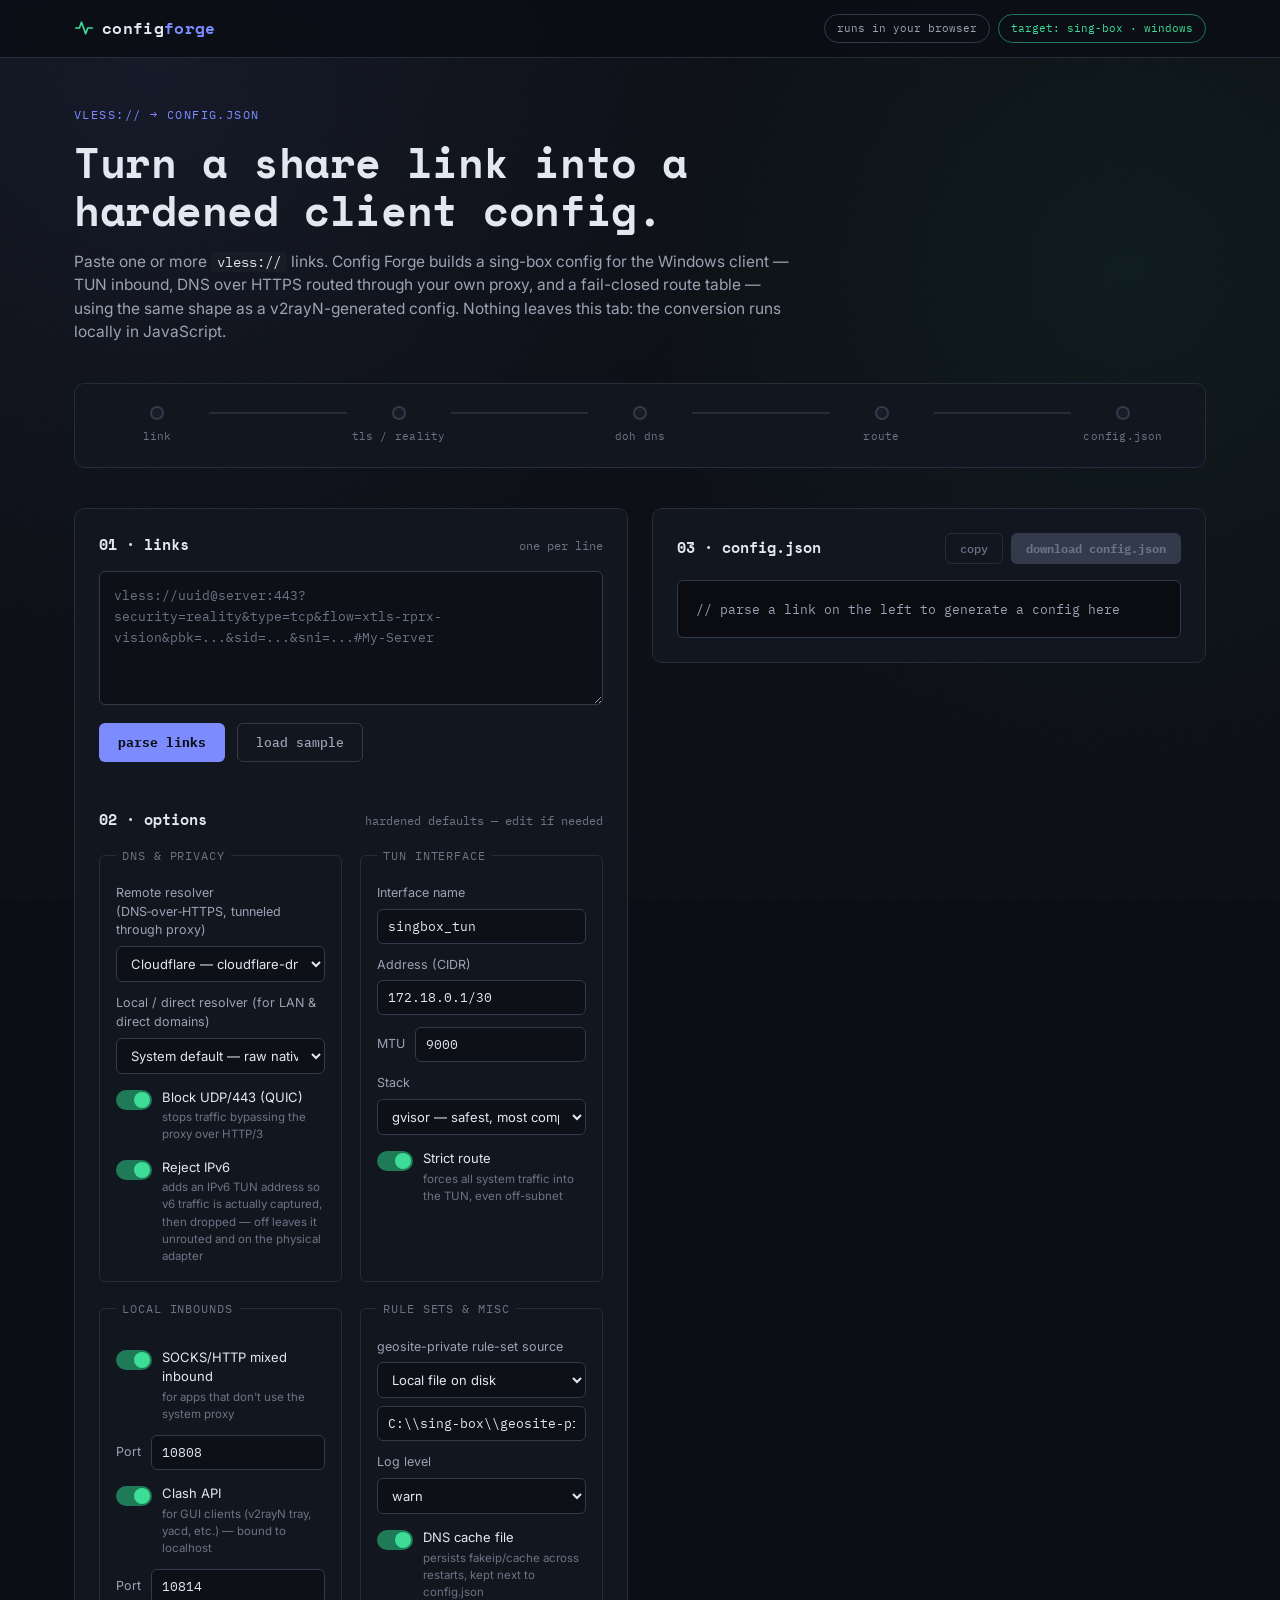
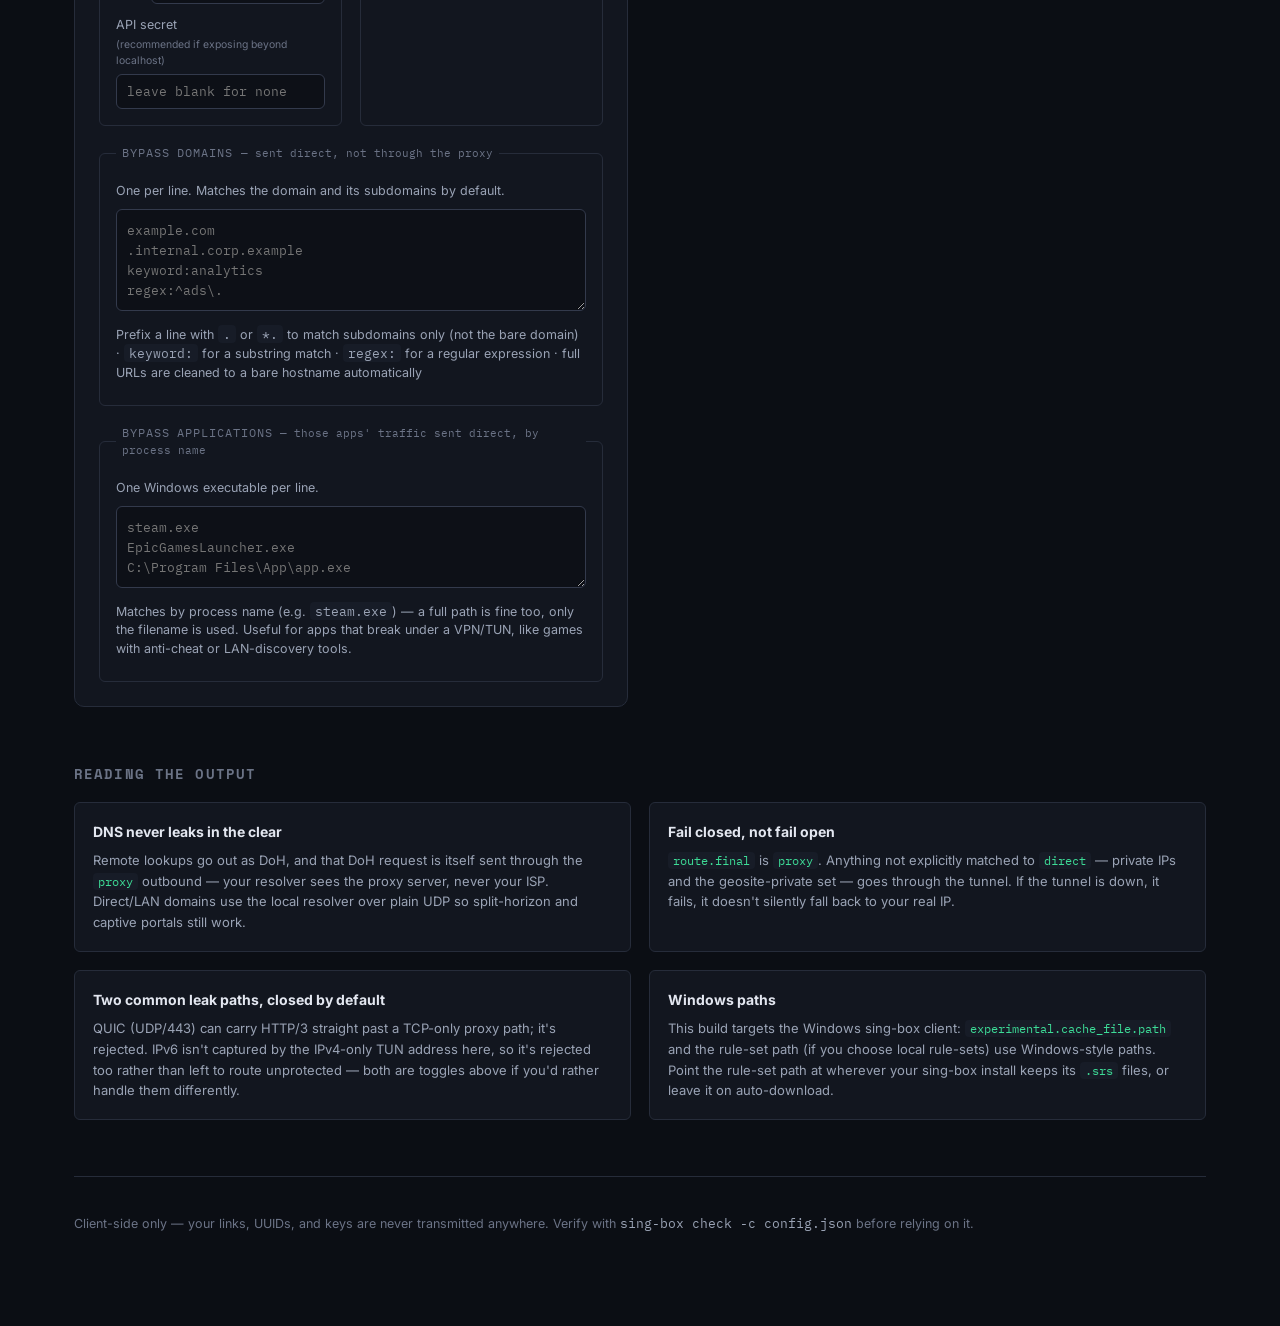
==== index.html @ 2f0ab73c "Add files via upload" ====
<!DOCTYPE html>
<html lang="en">
<head>
<meta charset="UTF-8">
<meta name="viewport" content="width=device-width, initial-scale=1.0">
<title>vless → sing-box · config forge</title>
<meta name="description" content="Convert vless:// links into hardened sing-box client configs for Windows. Runs entirely in your browser — nothing is uploaded.">
<link rel="icon" href="data:image/svg+xml,<svg xmlns=%22http://www.w3.org/2000/svg%22 viewBox=%220 0 24 24%22><rect width=%2224%22 height=%2224%22 rx=%225%22 fill=%22%230b0e14%22/><path d=%22M4 12h4l2-6 4 12 2-6h4%22 stroke=%22%233ddc97%22 stroke-width=%222%22 fill=%22none%22 stroke-linecap=%22round%22 stroke-linejoin=%22round%22/></svg>">
<link rel="preconnect" href="https://fonts.googleapis.com">
<link rel="preconnect" href="https://fonts.gstatic.com" crossorigin>
<link href="https://fonts.googleapis.com/css2?family=Space+Mono:wght@400;700&family=Inter:wght@400;500;600;700&family=IBM+Plex+Mono:wght@400;500;600&display=swap" rel="stylesheet">
<link rel="stylesheet" href="style.css">
</head>
<body>

<div class="noise" aria-hidden="true"></div>

<header class="top">
  <div class="top-inner">
    <div class="brand">
      <span class="brand-mark" aria-hidden="true">
        <svg viewBox="0 0 24 24" width="20" height="20"><path d="M2 12h4.5l2.5-7 5 14 2.5-7H22" fill="none" stroke="currentColor" stroke-width="2" stroke-linecap="round" stroke-linejoin="round"/></svg>
      </span>
      <span class="brand-text">config<span class="brand-accent">forge</span></span>
    </div>
    <div class="top-meta">
      <span class="pill">runs in your browser</span>
      <span class="pill pill-target">target: sing-box · windows</span>
    </div>
  </div>
</header>

<main class="shell">

  <section class="intro">
    <p class="eyebrow">vless:// → config.json</p>
    <h1>Turn a share link into a hardened client config.</h1>
    <p class="lede">Paste one or more <code>vless://</code> links. Config Forge builds a sing-box config for the Windows client — TUN inbound, DNS over HTTPS routed through your own proxy, and a fail-closed route table — using the same shape as a v2rayN-generated config. Nothing leaves this tab: the conversion runs locally in JavaScript.</p>
  </section>

  <!-- SIGNAL PATH — signature element -->
  <section class="signal-path" id="signalPath" aria-label="Connection path status">
    <div class="path-track">
      <div class="path-node" data-node="link" data-state="idle">
        <span class="node-dot"></span>
        <span class="node-label">link</span>
      </div>
      <div class="path-wire" data-wire="1"><span class="wire-pulse"></span></div>
      <div class="path-node" data-node="tls" data-state="idle">
        <span class="node-dot"></span>
        <span class="node-label">tls / reality</span>
      </div>
      <div class="path-wire" data-wire="2"><span class="wire-pulse"></span></div>
      <div class="path-node" data-node="dns" data-state="idle">
        <span class="node-dot"></span>
        <span class="node-label">doh dns</span>
      </div>
      <div class="path-wire" data-wire="3"><span class="wire-pulse"></span></div>
      <div class="path-node" data-node="route" data-state="idle">
        <span class="node-dot"></span>
        <span class="node-label">route</span>
      </div>
      <div class="path-wire" data-wire="4"><span class="wire-pulse"></span></div>
      <div class="path-node" data-node="out" data-state="idle">
        <span class="node-dot"></span>
        <span class="node-label">config.json</span>
      </div>
    </div>
  </section>

  <div class="workspace">

    <!-- LEFT: INPUT + OPTIONS -->
    <section class="panel input-panel">

      <div class="panel-head">
        <h2>01 · links</h2>
        <span class="panel-sub">one per line</span>
      </div>

      <textarea id="vlessInput" class="link-input" rows="5" spellcheck="false"
        placeholder="vless://uuid@server:443?security=reality&type=tcp&flow=xtls-rprx-vision&pbk=...&sid=...&sni=...#My-Server"></textarea>

      <div class="input-row">
        <button id="parseBtn" class="btn btn-primary">parse links</button>
        <button id="sampleBtn" class="btn btn-ghost">load sample</button>
        <span id="parseStatus" class="parse-status"></span>
      </div>

      <div id="linkResults" class="link-results" aria-live="polite"></div>

      <div class="panel-head panel-head-spaced">
        <h2>02 · options</h2>
        <span class="panel-sub">hardened defaults — edit if needed</span>
      </div>

      <div class="options-grid">

        <fieldset class="opt-group">
          <legend>DNS &amp; privacy</legend>

          <label class="field">
            <span class="field-label">Remote resolver (DNS‑over‑HTTPS, tunneled through proxy)</span>
            <select id="optRemoteDns">
              <option value="cloudflare" selected>Cloudflare — cloudflare-dns.com</option>
              <option value="google">Google — dns.google</option>
              <option value="quad9">Quad9 — dns.quad9.net</option>
              <option value="alidns">AliDNS — dns.alidns.com</option>
              <option value="custom">Custom domain…</option>
            </select>
          </label>
          <input type="text" id="optRemoteDnsCustom" class="field-sub" placeholder="doh.example.com" hidden>

          <label class="field">
            <span class="field-label">Local / direct resolver (for LAN &amp; direct domains)</span>
            <select id="optLocalDns">
              <option value="system" selected>System default — raw native resolution</option>
              <option value="doh">Direct DoH — matches remote resolver, not tunneled (needs unfiltered access to the provider)</option>
              <option value="119.29.29.29">119.29.29.29 — DNSPod</option>
              <option value="223.5.5.5">223.5.5.5 — AliDNS</option>
              <option value="custom">Custom IP…</option>
            </select>
          </label>
          <input type="text" id="optLocalDnsCustom" class="field-sub" placeholder="10.0.0.1" hidden>

          <label class="toggle">
            <input type="checkbox" id="optBlockQuic" checked>
            <span class="toggle-track"><span class="toggle-thumb"></span></span>
            <span class="toggle-text">Block UDP/443 (QUIC)<small>stops traffic bypassing the proxy over HTTP/3</small></span>
          </label>

          <label class="toggle">
            <input type="checkbox" id="optBlockIpv6" checked>
            <span class="toggle-track"><span class="toggle-thumb"></span></span>
            <span class="toggle-text">Reject IPv6<small>adds an IPv6 TUN address so v6 traffic is actually captured, then dropped — off leaves it unrouted and on the physical adapter</small></span>
          </label>
        </fieldset>

        <fieldset class="opt-group">
          <legend>TUN interface</legend>

          <label class="field">
            <span class="field-label">Interface name</span>
            <input type="text" id="optTunName" value="singbox_tun">
          </label>
          <label class="field">
            <span class="field-label">Address (CIDR)</span>
            <input type="text" id="optTunAddr" value="172.18.0.1/30">
          </label>
          <label class="field field-inline">
            <span class="field-label">MTU</span>
            <input type="number" id="optTunMtu" value="9000">
          </label>
          <label class="field">
            <span class="field-label">Stack</span>
            <select id="optTunStack">
              <option value="gvisor" selected>gvisor — safest, most compatible</option>
              <option value="mixed">mixed</option>
              <option value="system">system — fastest, needs WinTun</option>
            </select>
          </label>
          <label class="toggle">
            <input type="checkbox" id="optStrictRoute" checked>
            <span class="toggle-track"><span class="toggle-thumb"></span></span>
            <span class="toggle-text">Strict route<small>forces all system traffic into the TUN, even off-subnet</small></span>
          </label>
        </fieldset>

        <fieldset class="opt-group">
          <legend>Local inbounds</legend>

          <label class="toggle">
            <input type="checkbox" id="optSocksEnable" checked>
            <span class="toggle-track"><span class="toggle-thumb"></span></span>
            <span class="toggle-text">SOCKS/HTTP mixed inbound<small>for apps that don't use the system proxy</small></span>
          </label>
          <label class="field field-inline" id="socksPortRow">
            <span class="field-label">Port</span>
            <input type="number" id="optSocksPort" value="10808">
          </label>

          <label class="toggle">
            <input type="checkbox" id="optClashApi" checked>
            <span class="toggle-track"><span class="toggle-thumb"></span></span>
            <span class="toggle-text">Clash API<small>for GUI clients (v2rayN tray, yacd, etc.) — bound to localhost</small></span>
          </label>
          <label class="field field-inline" id="clashPortRow">
            <span class="field-label">Port</span>
            <input type="number" id="optClashPort" value="10814">
          </label>
          <label class="field" id="clashSecretRow">
            <span class="field-label">API secret <small>(recommended if exposing beyond localhost)</small></span>
            <input type="text" id="optClashSecret" placeholder="leave blank for none">
          </label>
        </fieldset>

        <fieldset class="opt-group">
          <legend>Rule sets &amp; misc</legend>

          <label class="field">
            <span class="field-label">geosite-private rule-set source</span>
            <select id="optRuleSetMode">
              <option value="remote">Auto-download (SagerNet, recommended)</option>
              <option value="local" selected>Local file on disk</option>
            </select>
          </label>
          <input type="text" id="optRuleSetPath" class="field-sub"
                 value="C:\\sing-box\\geosite-private.srs">

          <label class="field">
            <span class="field-label">Log level</span>
            <select id="optLogLevel">
              <option value="warn" selected>warn</option>
              <option value="info">info</option>
              <option value="debug">debug</option>
              <option value="error">error</option>
            </select>
          </label>

          <label class="toggle">
            <input type="checkbox" id="optCacheFile" checked>
            <span class="toggle-track"><span class="toggle-thumb"></span></span>
            <span class="toggle-text">DNS cache file<small>persists fakeip/cache across restarts, kept next to config.json</small></span>
          </label>
        </fieldset>

        <fieldset class="opt-group opt-group-wide">
          <legend>Bypass domains <span class="legend-note">— sent direct, not through the proxy</span></legend>

          <label class="field">
            <span class="field-label">One per line. Matches the domain and its subdomains by default.</span>
            <textarea id="optBypassDomains" class="bypass-input" rows="4" spellcheck="false"
              placeholder="example.com&#10;.internal.corp.example&#10;keyword:analytics&#10;regex:^ads\."></textarea>
            <span class="field-label field-label-hint">
              Prefix a line with <code>.</code> or <code>*.</code> to match subdomains only (not the bare domain) ·
              <code>keyword:</code> for a substring match · <code>regex:</code> for a regular expression ·
              full URLs are cleaned to a bare hostname automatically
            </span>
          </label>
        </fieldset>

        <fieldset class="opt-group opt-group-wide">
          <legend>Bypass applications <span class="legend-note">— those apps' traffic sent direct, by process name</span></legend>

          <label class="field">
            <span class="field-label">One Windows executable per line.</span>
            <textarea id="optBypassApps" class="bypass-input" rows="3" spellcheck="false"
              placeholder="steam.exe&#10;EpicGamesLauncher.exe&#10;C:\Program Files\App\app.exe"></textarea>
            <span class="field-label field-label-hint">
              Matches by process name (e.g. <code>steam.exe</code>) — a full path is fine too, only the
              filename is used. Useful for apps that break under a VPN/TUN, like games with anti-cheat
              or LAN-discovery tools.
            </span>
          </label>
        </fieldset>

      </div>
    </section>

    <!-- RIGHT: OUTPUT -->
    <section class="panel output-panel">
      <div class="panel-head">
        <h2>03 · config.json</h2>
        <div class="output-actions">
          <button id="copyBtn" class="btn btn-ghost btn-sm" disabled>copy</button>
          <button id="downloadBtn" class="btn btn-primary btn-sm" disabled>download config.json</button>
        </div>
      </div>

      <div id="warnings" class="warnings" hidden></div>

      <pre id="output" class="output-code"><code id="outputCode">// parse a link on the left to generate a config here</code></pre>
    </section>

  </div>

  <section class="notes">
    <h2>reading the output</h2>
    <div class="notes-grid">
      <div class="note">
        <h3>DNS never leaks in the clear</h3>
        <p>Remote lookups go out as DoH, and that DoH request is itself sent through the <code>proxy</code> outbound — your resolver sees the proxy server, never your ISP. Direct/LAN domains use the local resolver over plain UDP so split-horizon and captive portals still work.</p>
      </div>
      <div class="note">
        <h3>Fail closed, not fail open</h3>
        <p><code>route.final</code> is <code>proxy</code>. Anything not explicitly matched to <code>direct</code> — private IPs and the geosite-private set — goes through the tunnel. If the tunnel is down, it fails, it doesn't silently fall back to your real IP.</p>
      </div>
      <div class="note">
        <h3>Two common leak paths, closed by default</h3>
        <p>QUIC (UDP/443) can carry HTTP/3 straight past a TCP-only proxy path; it's rejected. IPv6 isn't captured by the IPv4-only TUN address here, so it's rejected too rather than left to route unprotected — both are toggles above if you'd rather handle them differently.</p>
      </div>
      <div class="note">
        <h3>Windows paths</h3>
        <p>This build targets the Windows sing-box client: <code>experimental.cache_file.path</code> and the rule-set path (if you choose local rule-sets) use Windows-style paths. Point the rule-set path at wherever your sing-box install keeps its <code>.srs</code> files, or leave it on auto-download.</p>
      </div>
    </div>
  </section>

  <footer class="site-footer">
    <p>Client-side only — your links, UUIDs, and keys are never transmitted anywhere. Verify with <code>sing-box check -c config.json</code> before relying on it.</p>
  </footer>

</main>

<script src="app.js"></script>
</body>
</html>
---- style.css ----
/* ============================================================
   Config Forge — design tokens
   bg graphite-navy · violet signal accent · mint "secure" accent
   display: Space Mono · body: Inter · code: IBM Plex Mono
   ============================================================ */

:root{
  --bg:        #0b0e14;
  --panel:     #12161f;
  --panel-2:   #171c27;
  --border:    #262c3a;
  --border-lt: #333a4c;

  --text:      #e3e7f0;
  --text-dim:  #9aa3b5;
  --text-mute: #6b7386;

  --signal:    #7c8cff;   /* violet — interactive / data */
  --signal-dim:#4a52a8;
  --secure:    #3ddc97;   /* mint — encrypted / verified */
  --secure-dim:#1f7a58;
  --warn:      #e8a33d;
  --danger:    #ef5b5b;

  --font-display: 'Space Mono', ui-monospace, monospace;
  --font-body: 'Inter', system-ui, -apple-system, sans-serif;
  --font-code: 'IBM Plex Mono', ui-monospace, monospace;

  --radius: 10px;
  --radius-sm: 6px;
}

*{ box-sizing: border-box; }
html{ scroll-behavior: smooth; }

body{
  margin:0;
  background: var(--bg);
  color: var(--text);
  font-family: var(--font-body);
  line-height: 1.5;
  -webkit-font-smoothing: antialiased;
  background-image:
    radial-gradient(circle at 12% 8%, rgba(124,140,255,0.08), transparent 42%),
    radial-gradient(circle at 88% 30%, rgba(61,220,151,0.06), transparent 40%);
  background-attachment: fixed;
}

.noise{
  position: fixed; inset: 0; pointer-events: none; z-index: 0;
  opacity: 0.035;
  background-image: url("data:image/svg+xml,%3Csvg xmlns='http://www.w3.org/2000/svg' width='120' height='120'%3E%3Cfilter id='n'%3E%3CfeTurbulence type='fractalNoise' baseFrequency='0.9' numOctaves='2' stitchTiles='stitch'/%3E%3C/filter%3E%3Crect width='100%25' height='100%25' filter='url(%23n)'/%3E%3C/svg%3E");
}

code, pre{ font-family: var(--font-code); }

/* ---------- top bar ---------- */
.top{
  position: sticky; top:0; z-index: 20;
  background: rgba(11,14,20,0.85);
  backdrop-filter: blur(10px);
  border-bottom: 1px solid var(--border);
}
.top-inner{
  max-width: 1180px; margin: 0 auto;
  padding: 14px 24px;
  display: flex; align-items: center; justify-content: space-between;
  gap: 16px; flex-wrap: wrap;
}
.brand{ display:flex; align-items:center; gap:8px; }
.brand-mark{ color: var(--secure); display:flex; }
.brand-text{
  font-family: var(--font-display); font-weight: 700; font-size: 16px;
  letter-spacing: 0.02em;
}
.brand-accent{ color: var(--signal); }
.top-meta{ display:flex; gap:8px; flex-wrap: wrap; }
.pill{
  font-family: var(--font-code); font-size: 11px; color: var(--text-dim);
  border: 1px solid var(--border-lt); border-radius: 999px;
  padding: 5px 12px; white-space: nowrap;
}
.pill-target{ color: var(--secure); border-color: var(--secure-dim); }

/* ---------- shell / layout ---------- */
.shell{
  max-width: 1180px; margin: 0 auto; padding: 48px 24px 80px;
  position: relative; z-index: 1;
}

.intro{ max-width: 720px; margin-bottom: 40px; }
.eyebrow{
  font-family: var(--font-code); font-size: 12px; letter-spacing: 0.12em;
  text-transform: uppercase; color: var(--signal); margin: 0 0 14px;
}
.intro h1{
  font-family: var(--font-display); font-size: clamp(28px, 4vw, 42px);
  line-height: 1.15; margin: 0 0 16px; font-weight: 700; letter-spacing: -0.01em;
}
.lede{ color: var(--text-dim); font-size: 15.5px; margin: 0; }
.lede code{ color: var(--text); background: var(--panel-2); padding: 1px 6px; border-radius: 4px; font-size: 0.9em; }

/* ---------- signal path (signature element) ---------- */
.signal-path{
  background: var(--panel);
  border: 1px solid var(--border);
  border-radius: var(--radius);
  padding: 22px 28px;
  margin-bottom: 40px;
  overflow-x: auto;
}
.path-track{
  display: flex; align-items: center; gap: 0;
  min-width: 620px;
}
.path-node{
  display: flex; flex-direction: column; align-items: center; gap: 8px;
  flex-shrink: 0; width: 108px;
}
.node-dot{
  width: 14px; height: 14px; border-radius: 50%;
  background: var(--panel-2); border: 2px solid var(--border-lt);
  transition: all 0.4s ease;
}
.path-node[data-state="active"] .node-dot{
  background: var(--secure); border-color: var(--secure);
  box-shadow: 0 0 0 4px rgba(61,220,151,0.15), 0 0 14px rgba(61,220,151,0.5);
}
.path-node[data-state="warn"] .node-dot{
  background: var(--warn); border-color: var(--warn);
  box-shadow: 0 0 0 4px rgba(232,163,61,0.15);
}
.node-label{
  font-family: var(--font-code); font-size: 11px; color: var(--text-mute);
  letter-spacing: 0.02em; text-align: center; transition: color 0.4s ease;
}
.path-node[data-state="active"] .node-label{ color: var(--text); }

.path-wire{
  flex: 1; height: 2px; background: var(--border);
  position: relative; margin: 0 -2px; top: -12px;
  min-width: 40px;
}
.path-wire[data-active="1"]{ background: var(--secure-dim); }
.wire-pulse{
  position: absolute; top: -2px; left: -6px;
  width: 6px; height: 6px; border-radius: 50%;
  background: var(--secure); opacity: 0;
}
.path-wire[data-active="1"] .wire-pulse{
  animation: pulse 1.8s linear infinite;
}
@keyframes pulse{
  0%{ left: -6px; opacity: 0; }
  10%{ opacity: 1; }
  90%{ opacity: 1; }
  100%{ left: 100%; opacity: 0; }
}
@media (prefers-reduced-motion: reduce){
  .wire-pulse{ animation: none !important; opacity: 0 !important; }
}

/* ---------- workspace ---------- */
.workspace{
  display: grid; grid-template-columns: 1fr 1fr; gap: 24px;
  align-items: start;
}
@media (max-width: 980px){
  .workspace{ grid-template-columns: 1fr; }
}

.panel{
  background: var(--panel);
  border: 1px solid var(--border);
  border-radius: var(--radius);
  padding: 24px;
}
.panel-head{
  display: flex; align-items: baseline; justify-content: space-between;
  gap: 12px; margin-bottom: 16px;
}
.panel-head-spaced{ margin-top: 32px; }
.panel-head h2{
  font-family: var(--font-display); font-size: 15px; margin: 0;
  color: var(--text);
}
.panel-sub{ font-size: 12px; color: var(--text-mute); font-family: var(--font-code); }

/* ---------- input ---------- */
.link-input{
  width: 100%; resize: vertical;
  background: #0d1017; color: var(--text);
  border: 1px solid var(--border-lt); border-radius: var(--radius-sm);
  padding: 14px; font-family: var(--font-code); font-size: 13px;
  line-height: 1.6;
}
.link-input:focus{ outline: none; border-color: var(--signal); }
.link-input::placeholder{ color: var(--text-mute); }

.input-row{ display:flex; align-items:center; gap: 12px; margin-top: 12px; flex-wrap: wrap; }

.btn{
  font-family: var(--font-code); font-size: 13px; font-weight: 500;
  padding: 10px 18px; border-radius: var(--radius-sm);
  border: 1px solid transparent; cursor: pointer;
  transition: all 0.15s ease;
}
.btn-primary{ background: var(--signal); color: #0b0e14; font-weight: 700; }
.btn-primary:hover{ background: #909dff; }
.btn-primary:disabled{ background: var(--border-lt); color: var(--text-mute); cursor: not-allowed; }
.btn-ghost{ background: transparent; color: var(--text-dim); border-color: var(--border-lt); }
.btn-ghost:hover{ color: var(--text); border-color: var(--signal); }
.btn-ghost:disabled{ color: var(--text-mute); cursor: not-allowed; border-color: var(--border); }
.btn-sm{ padding: 7px 14px; font-size: 12px; }

.parse-status{ font-size: 12.5px; color: var(--text-mute); font-family: var(--font-code); }
.parse-status.ok{ color: var(--secure); }
.parse-status.err{ color: var(--danger); }

.link-results{ margin-top: 14px; display: flex; flex-direction: column; gap: 8px; }
.link-card{
  border: 1px solid var(--border); border-radius: var(--radius-sm);
  padding: 10px 14px; background: var(--panel-2);
  display: flex; align-items: center; justify-content: space-between; gap: 10px;
}
.link-card.err{ border-color: rgba(239,91,91,0.4); }
.link-card-main{ min-width: 0; }
.link-card-name{ font-size: 13px; font-weight: 600; color: var(--text); }
.link-card-detail{ font-size: 11.5px; color: var(--text-mute); font-family: var(--font-code); overflow: hidden; text-overflow: ellipsis; white-space: nowrap; }
.link-card-badge{
  font-family: var(--font-code); font-size: 10.5px; padding: 3px 9px; border-radius: 999px;
  flex-shrink: 0;
}
.badge-ok{ background: rgba(61,220,151,0.12); color: var(--secure); }
.badge-err{ background: rgba(239,91,91,0.12); color: var(--danger); }

/* ---------- options ---------- */
.options-grid{
  display: grid; grid-template-columns: 1fr 1fr; gap: 18px;
}
@media (max-width: 620px){ .options-grid{ grid-template-columns: 1fr; } }

.opt-group{
  border: 1px solid var(--border); border-radius: var(--radius-sm);
  padding: 16px; margin: 0; min-width: 0;
}
.opt-group legend{
  font-family: var(--font-code); font-size: 11.5px; text-transform: uppercase;
  letter-spacing: 0.08em; color: var(--text-mute); padding: 0 6px;
}
.opt-group-wide{ grid-column: 1 / -1; }
.legend-note{ text-transform: none; letter-spacing: normal; color: var(--text-mute); font-size: 11px; }
.bypass-input{
  width: 100%; resize: vertical;
  background: #0d1017; color: var(--text);
  border: 1px solid var(--border-lt); border-radius: var(--radius-sm);
  padding: 10px; font-family: var(--font-code); font-size: 12.5px; line-height: 1.6;
  margin-top: 2px;
}
.bypass-input:focus{ outline: none; border-color: var(--signal); }
.field-label-hint{ margin-top: 8px; font-size: 11.5px; }
.field-label-hint code{ color: var(--text-dim); background: var(--panel-2); padding: 1px 5px; border-radius: 4px; }

.field{ display: block; margin-top: 12px; }
.field:first-of-type{ margin-top: 4px; }
.field-label{ display:block; font-size: 12.5px; color: var(--text-dim); margin-bottom: 6px; }
.field-label small{ display:block; color: var(--text-mute); font-weight: 400; margin-top: 2px; }
.field input[type="text"], .field input[type="number"], .field select, .field-sub{
  width: 100%; background: #0d1017; color: var(--text);
  border: 1px solid var(--border-lt); border-radius: var(--radius-sm);
  padding: 8px 10px; font-size: 13px; font-family: var(--font-code);
}
.field-sub{ margin-top: 8px; }
.field select{ font-family: var(--font-body); }
.field input:focus, .field select:focus{ outline: none; border-color: var(--signal); }
.field-inline{ display:flex; align-items:center; gap: 10px; }
.field-inline .field-label{ margin-bottom:0; white-space: nowrap; }

.toggle{
  display: grid; grid-template-columns: 36px 1fr; align-items: start;
  gap: 10px; margin-top: 14px; cursor: pointer;
}
.toggle input{ position:absolute; opacity:0; width:0; height:0; }
.toggle-track{
  width: 36px; height: 20px; border-radius: 999px; background: var(--border-lt);
  position: relative; transition: background 0.2s ease; margin-top: 2px;
}
.toggle-thumb{
  position: absolute; top: 2px; left: 2px; width: 16px; height: 16px;
  border-radius: 50%; background: var(--text-dim); transition: all 0.2s ease;
}
.toggle input:checked + .toggle-track{ background: var(--secure-dim); }
.toggle input:checked + .toggle-track .toggle-thumb{ transform: translateX(16px); background: var(--secure); }
.toggle input:focus-visible + .toggle-track{ outline: 2px solid var(--signal); outline-offset: 2px; }
.toggle-text{ font-size: 13px; color: var(--text); }
.toggle-text small{ display:block; color: var(--text-mute); font-size: 11.5px; font-weight: 400; margin-top: 2px; }

/* ---------- output ---------- */
.output-panel{ position: sticky; top: 84px; }
.output-actions{ display:flex; gap: 8px; }
.warnings{
  background: rgba(232,163,61,0.08); border: 1px solid rgba(232,163,61,0.35);
  border-radius: var(--radius-sm); padding: 12px 14px; margin-bottom: 14px;
  font-size: 12.5px; color: var(--warn); font-family: var(--font-code);
}
.warnings ul{ margin: 6px 0 0; padding-left: 18px; }
.warnings li{ margin-top: 4px; }

.output-code{
  background: #0a0c12; border: 1px solid var(--border-lt); border-radius: var(--radius-sm);
  padding: 18px; margin: 0; max-height: 640px; overflow: auto;
  font-size: 12.5px; line-height: 1.65; color: var(--text-dim);
}
.output-code code{ color: inherit; }
.tok-key{ color: #9ab8ff; }
.tok-str{ color: var(--secure); }
.tok-num{ color: var(--warn); }
.tok-bool{ color: #ef8fef; }
.tok-punc{ color: var(--text-mute); }

/* ---------- notes ---------- */
.notes{ margin-top: 56px; }
.notes h2{
  font-family: var(--font-display); font-size: 14px; text-transform: uppercase;
  letter-spacing: 0.08em; color: var(--text-mute); margin: 0 0 18px;
}
.notes-grid{
  display: grid; grid-template-columns: repeat(2, 1fr); gap: 18px;
}
@media (max-width: 780px){ .notes-grid{ grid-template-columns: 1fr; } }
.note{
  border: 1px solid var(--border); border-radius: var(--radius-sm);
  padding: 18px; background: var(--panel);
}
.note h3{ font-size: 14px; margin: 0 0 8px; color: var(--text); }
.note p{ font-size: 13px; color: var(--text-dim); margin: 0; line-height: 1.6; }
.note code{ color: var(--secure); background: var(--panel-2); padding: 1px 5px; border-radius: 4px; font-size: 0.92em; }

/* ---------- footer ---------- */
.site-footer{
  margin-top: 56px; padding-top: 24px; border-top: 1px solid var(--border);
  font-size: 12.5px; color: var(--text-mute);
}
.site-footer code{ color: var(--text-dim); }
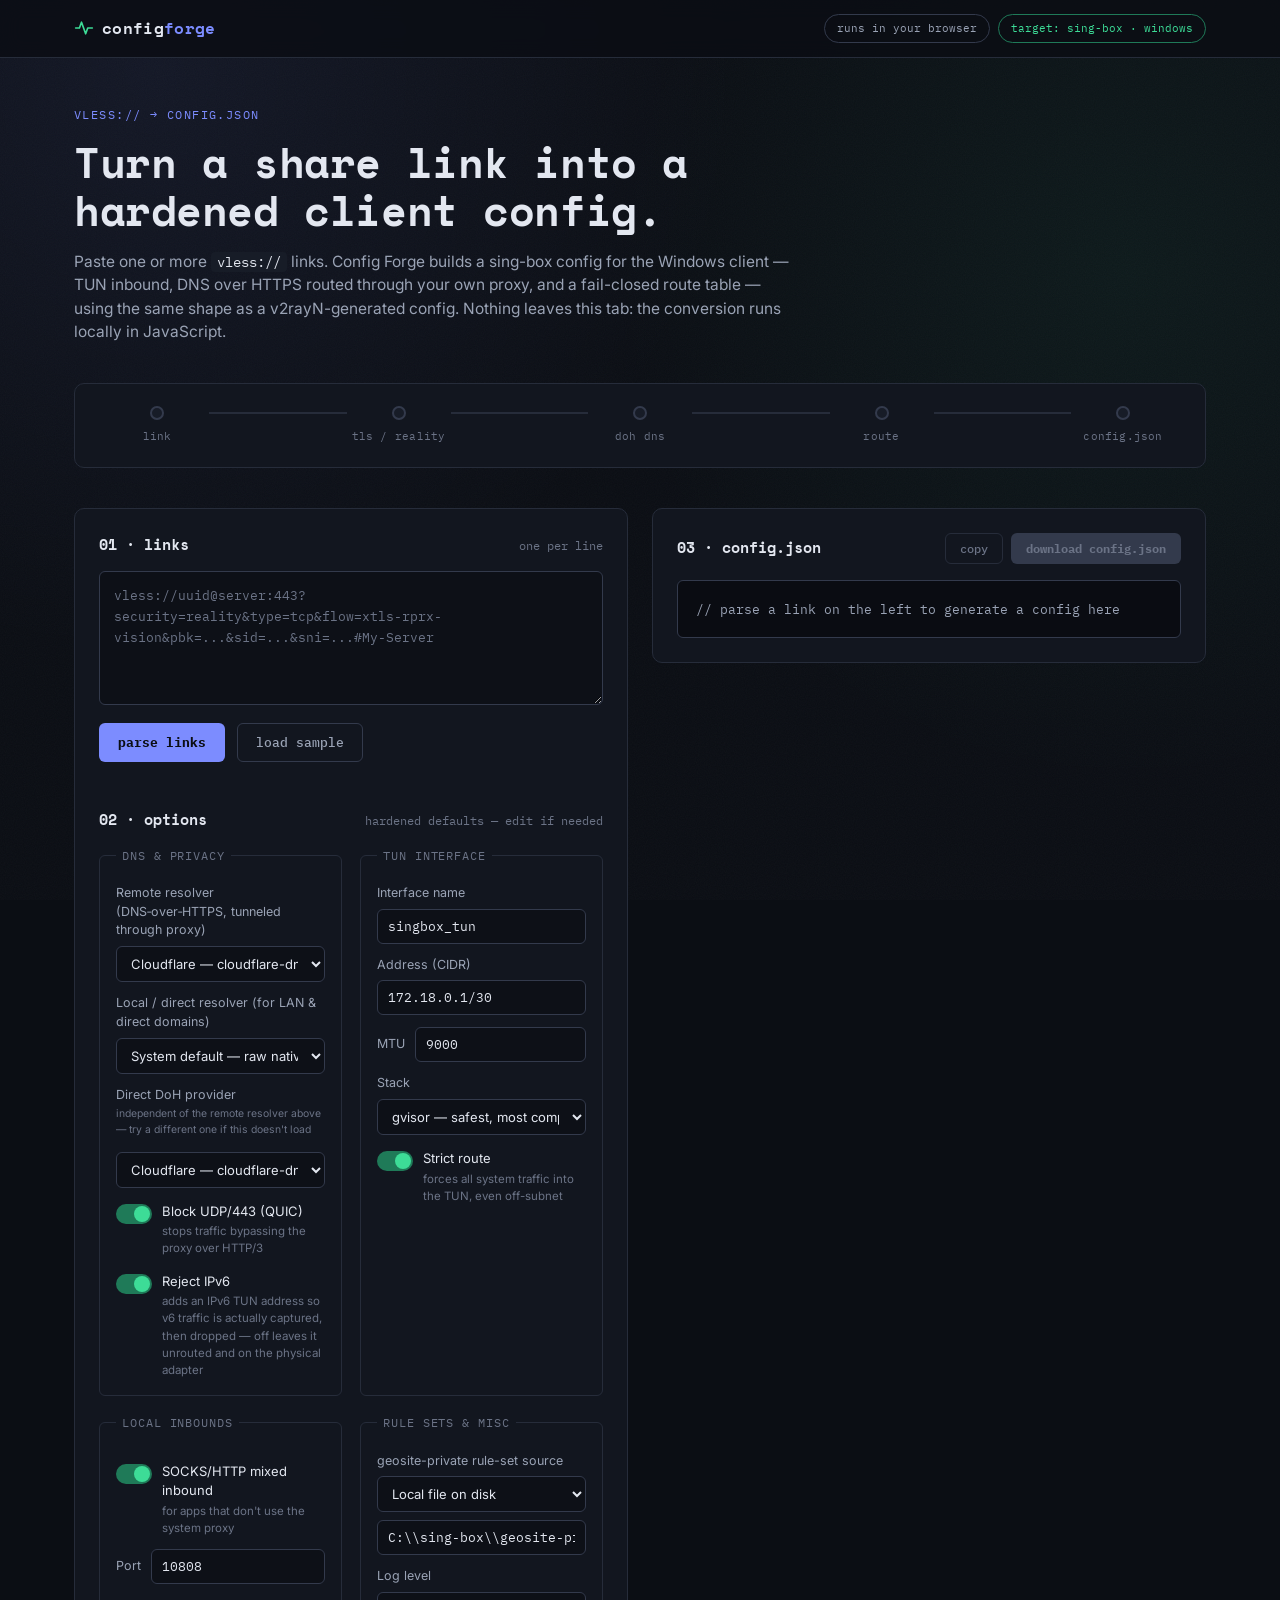
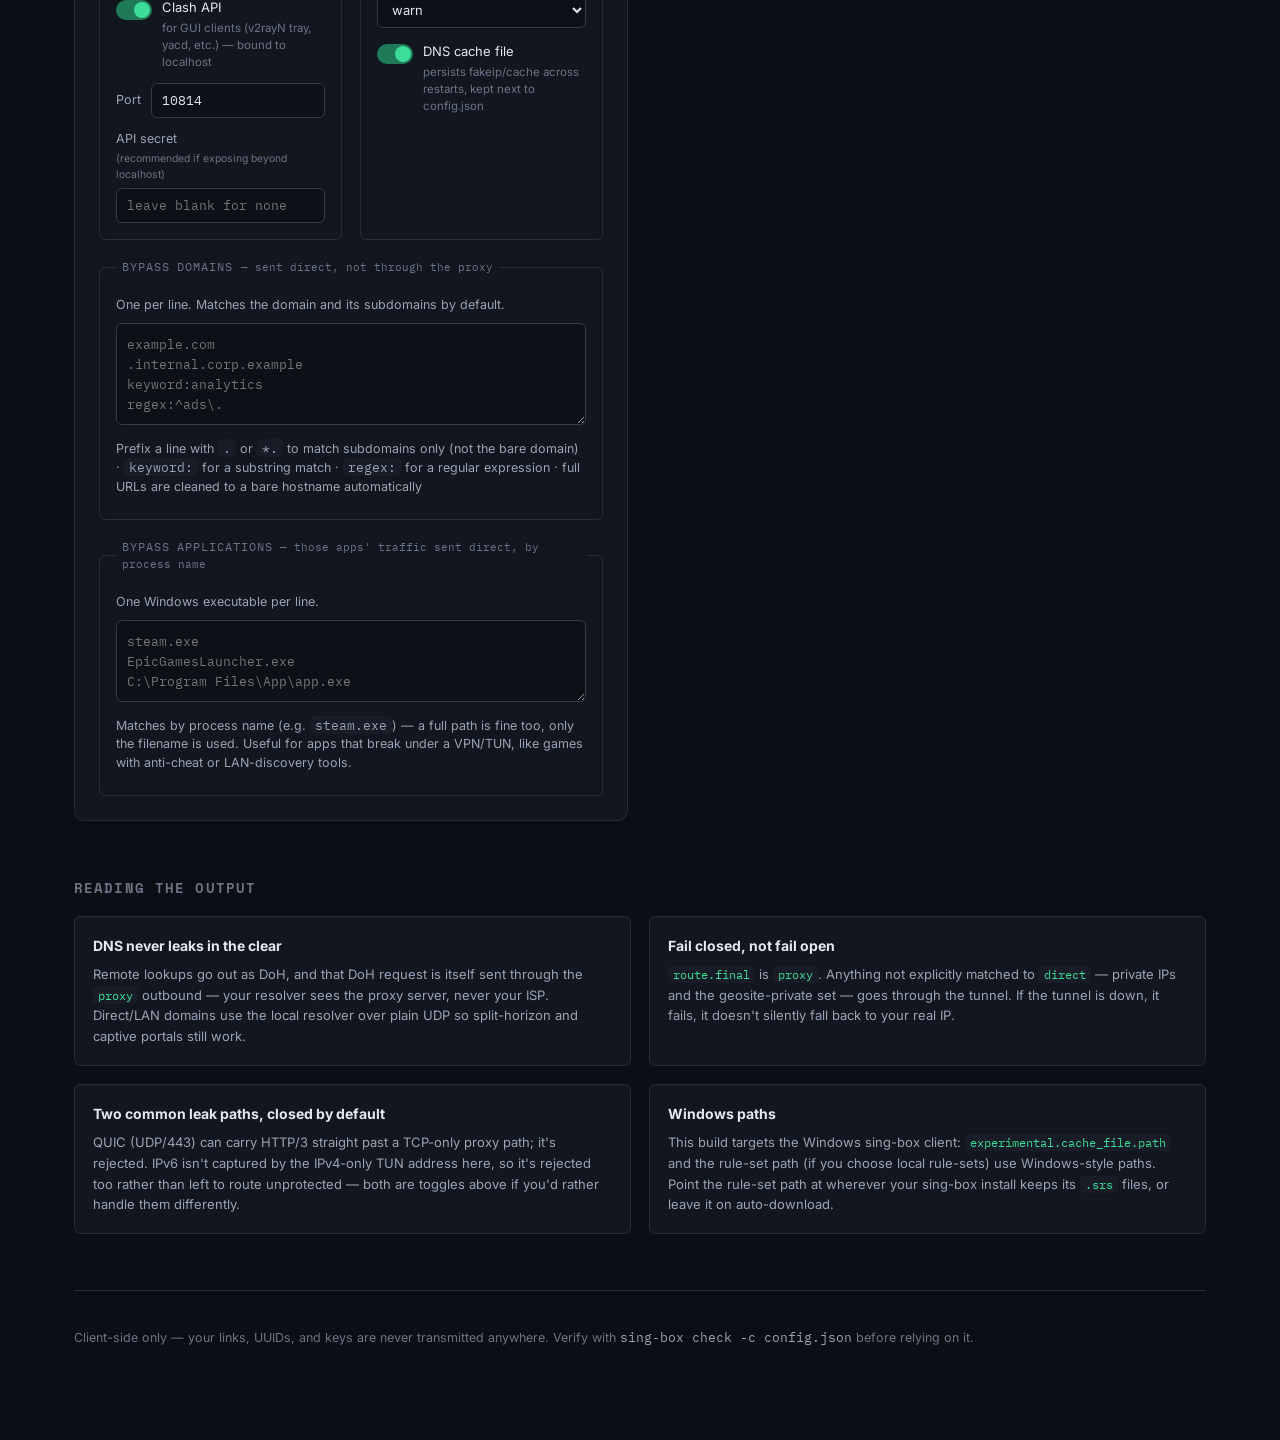
==== commit d5421582: "Add files via upload" ====
--- a/index.html
+++ b/index.html
@@ -115,13 +115,24 @@
             <span class="field-label">Local / direct resolver (for LAN &amp; direct domains)</span>
             <select id="optLocalDns">
               <option value="system" selected>System default — raw native resolution</option>
-              <option value="doh">Direct DoH — matches remote resolver, not tunneled (needs unfiltered access to the provider)</option>
+              <option value="doh">Direct DoH — encrypted, not tunneled (needs unfiltered access to the provider)</option>
               <option value="119.29.29.29">119.29.29.29 — DNSPod</option>
               <option value="223.5.5.5">223.5.5.5 — AliDNS</option>
               <option value="custom">Custom IP…</option>
             </select>
           </label>
           <input type="text" id="optLocalDnsCustom" class="field-sub" placeholder="10.0.0.1" hidden>
+          <label class="field" id="localDohProviderRow" hidden>
+            <span class="field-label">Direct DoH provider <small>independent of the remote resolver above — try a different one if this doesn't load</small></span>
+            <select id="optLocalDohProvider" class="field-sub">
+              <option value="cloudflare" selected>Cloudflare — cloudflare-dns.com</option>
+              <option value="google">Google — dns.google</option>
+              <option value="quad9">Quad9 — dns.quad9.net</option>
+              <option value="alidns">AliDNS — dns.alidns.com</option>
+              <option value="custom">Custom domain…</option>
+            </select>
+          </label>
+          <input type="text" id="optLocalDohProviderCustom" class="field-sub" placeholder="doh.example.com" hidden>
 
           <label class="toggle">
             <input type="checkbox" id="optBlockQuic" checked>
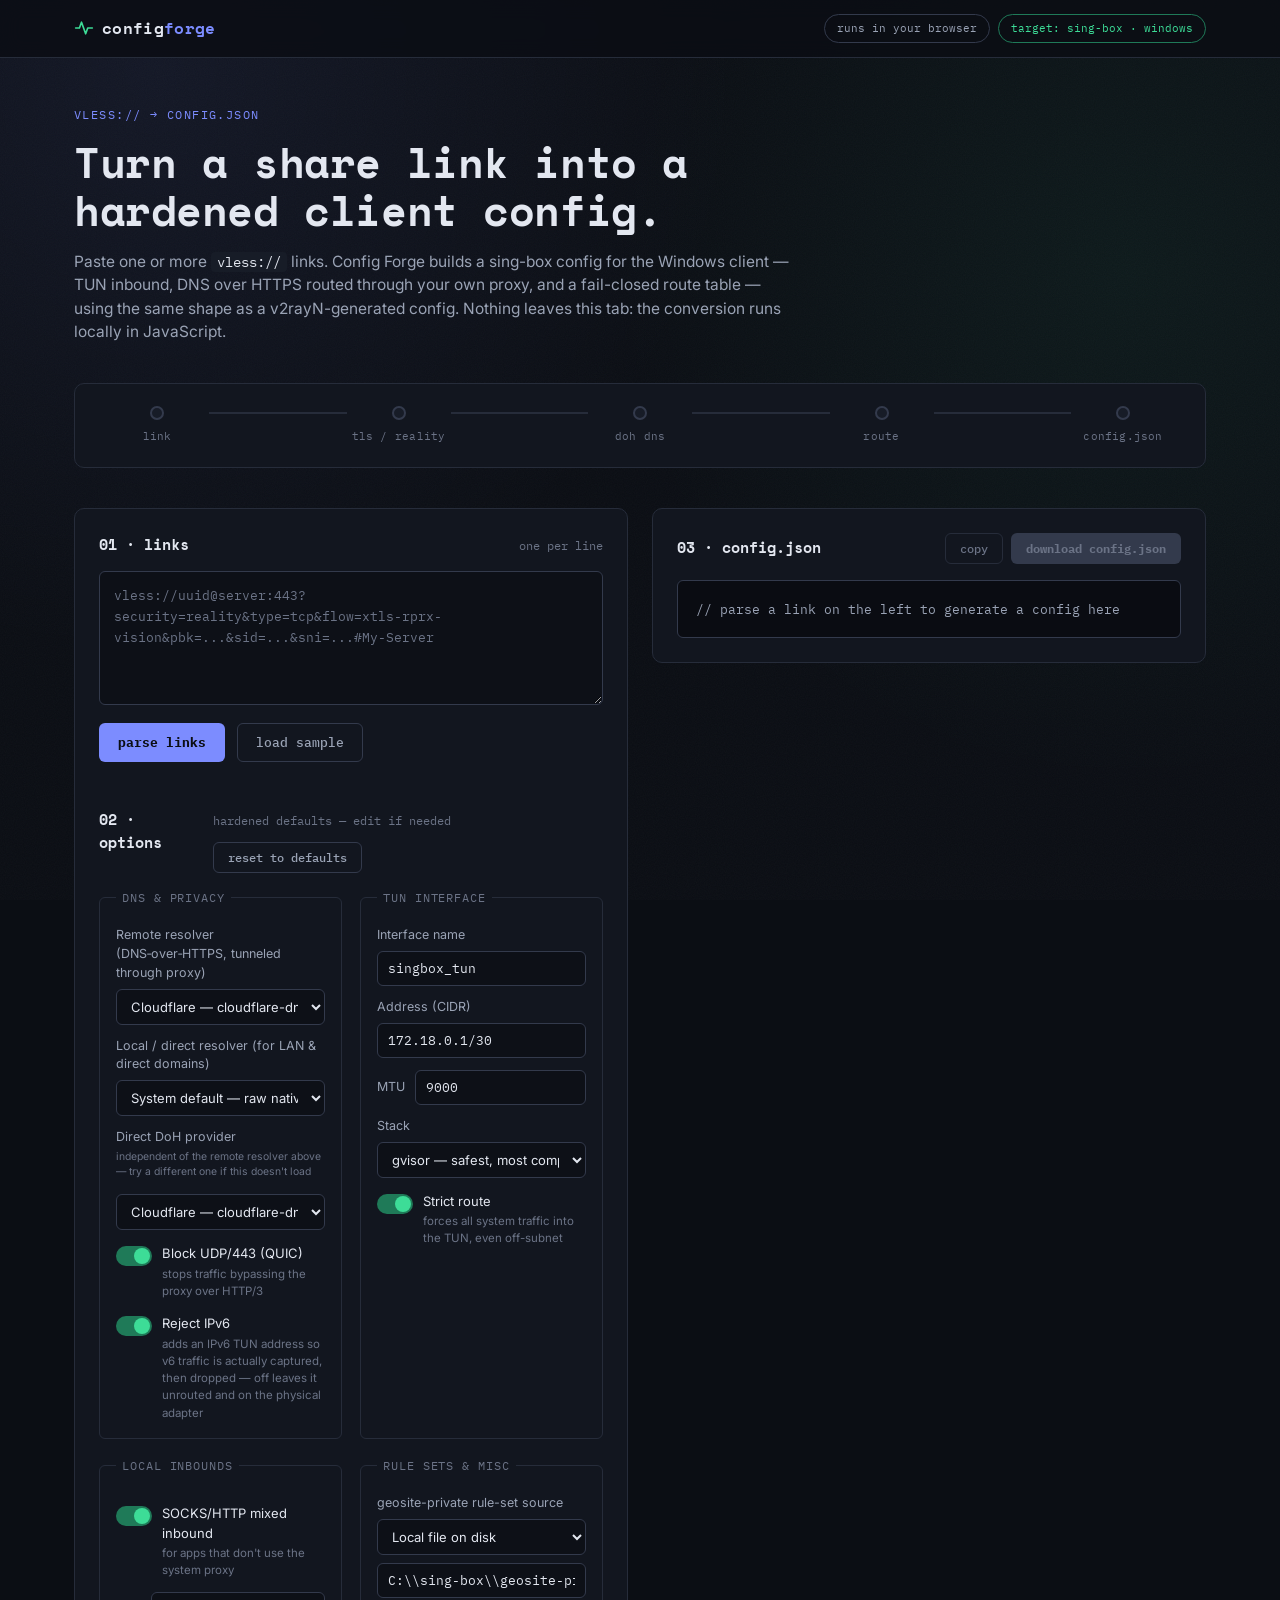
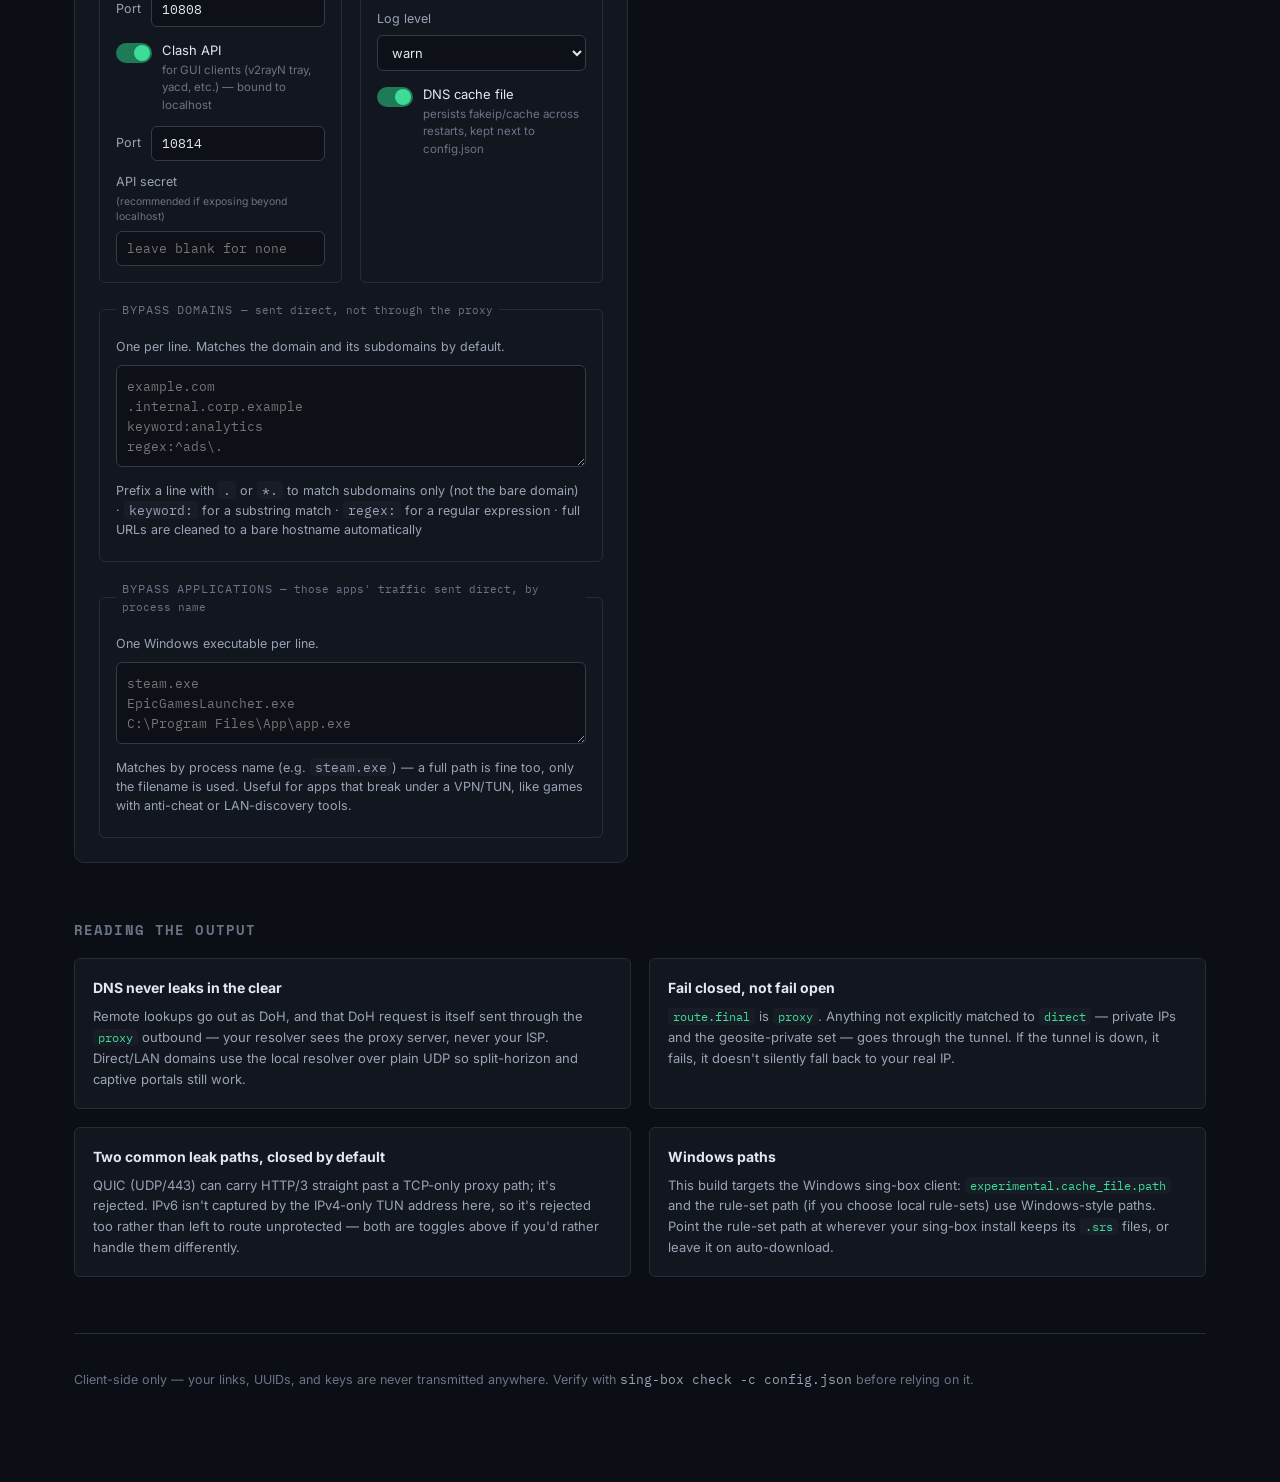
==== commit 760a8eec: "Add files via upload" ====
--- a/index.html
+++ b/index.html
@@ -91,7 +91,11 @@
 
       <div class="panel-head panel-head-spaced">
         <h2>02 · options</h2>
-        <span class="panel-sub">hardened defaults — edit if needed</span>
+        <div class="panel-head-actions">
+          <span class="panel-sub">hardened defaults — edit if needed</span>
+          <span id="settingsStatus" class="parse-status"></span>
+          <button id="resetOptionsBtn" class="btn btn-ghost btn-sm" type="button">reset to defaults</button>
+        </div>
       </div>
 
       <div class="options-grid">
--- a/style.css
+++ b/style.css
@@ -185,6 +185,7 @@
   color: var(--text);
 }
 .panel-sub{ font-size: 12px; color: var(--text-mute); font-family: var(--font-code); }
+.panel-head-actions{ display: flex; align-items: center; gap: 12px; flex-wrap: wrap; }
 
 /* ---------- input ---------- */
 .link-input{
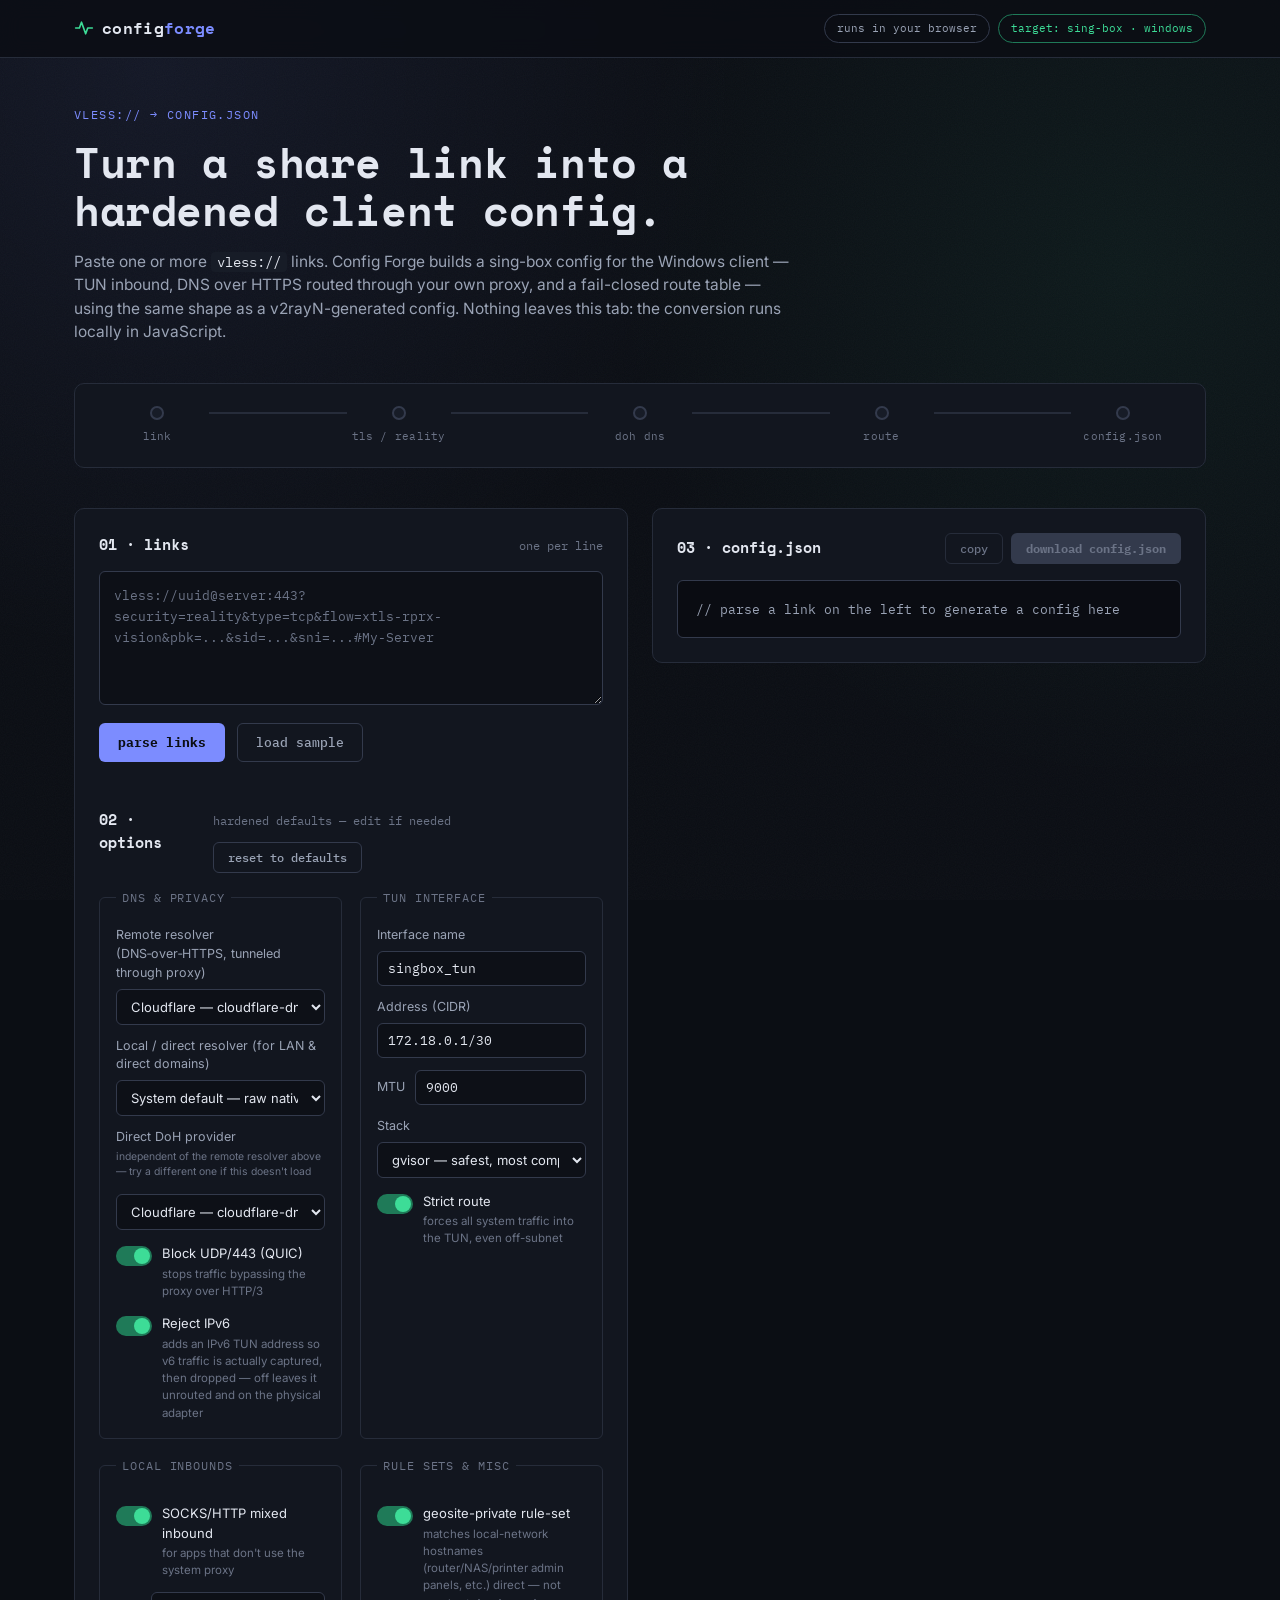
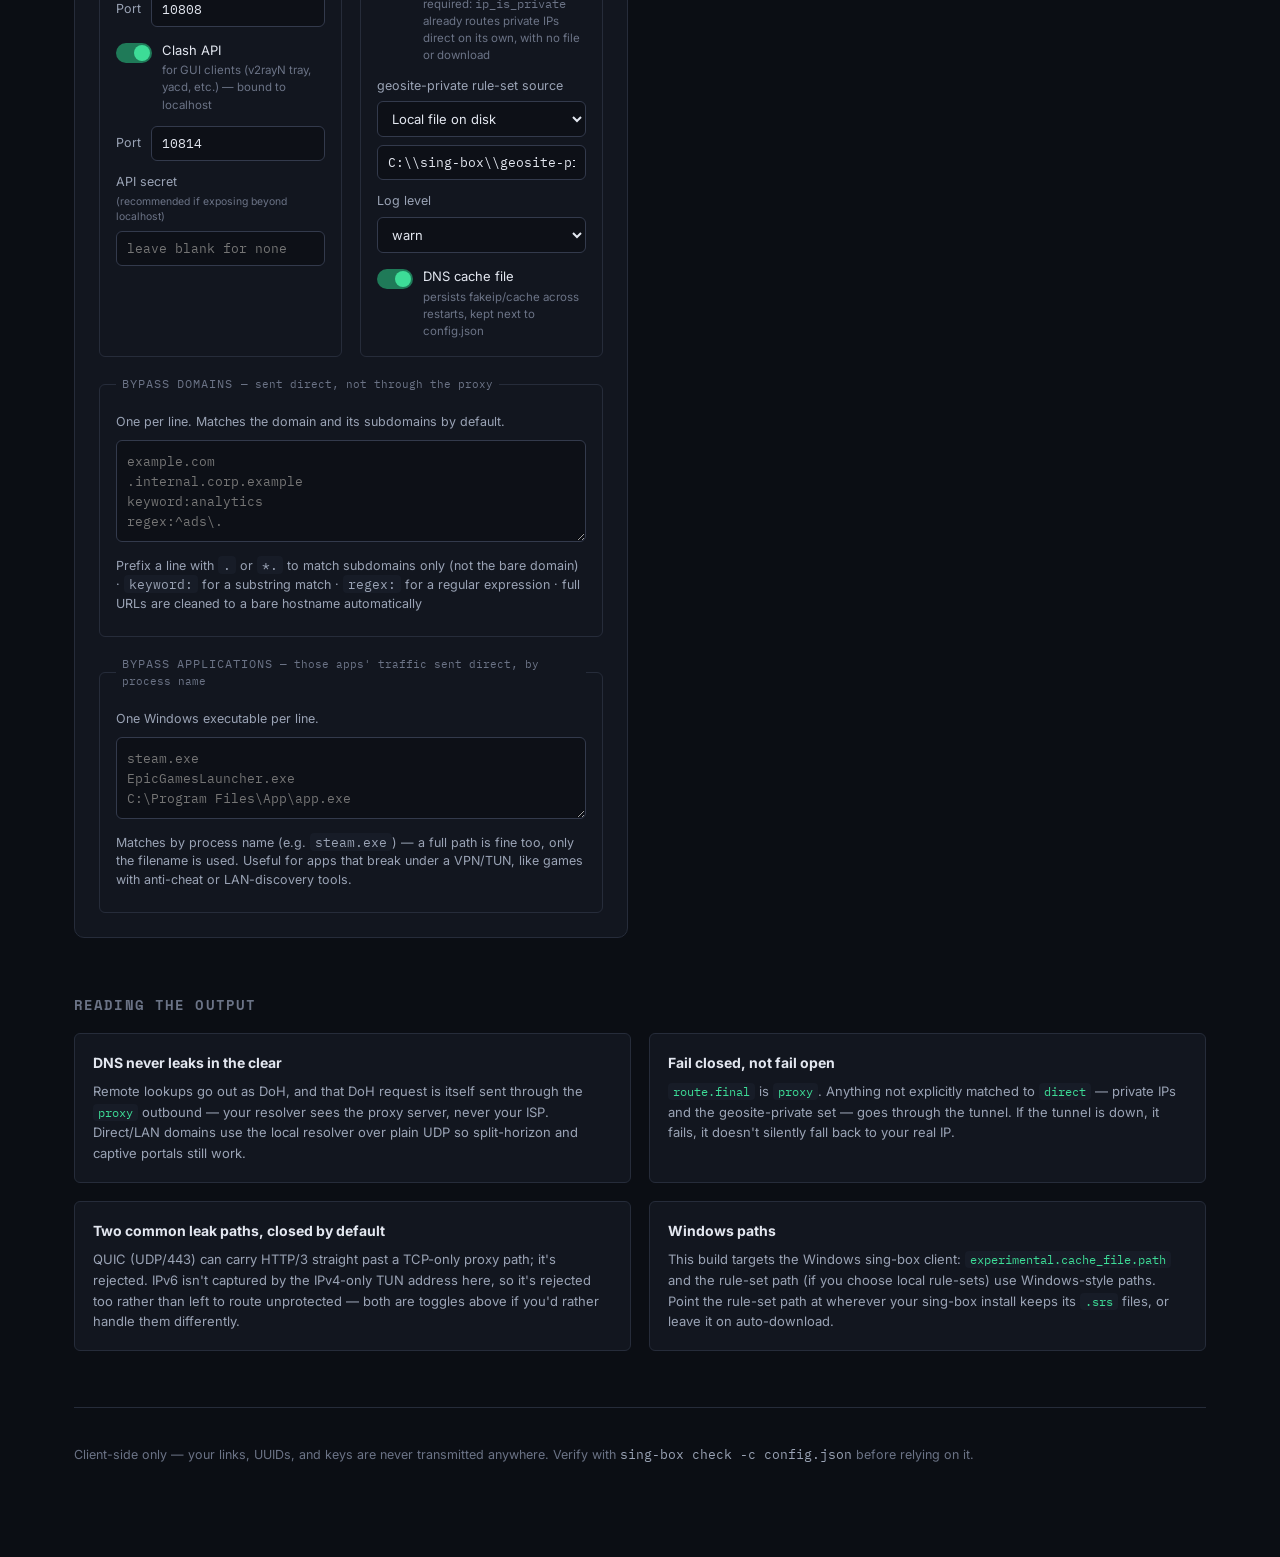
==== commit 8a7d3afd: "Add files via upload" ====
--- a/index.html
+++ b/index.html
@@ -212,7 +212,13 @@
         <fieldset class="opt-group">
           <legend>Rule sets &amp; misc</legend>
 
-          <label class="field">
+          <label class="toggle">
+            <input type="checkbox" id="optUseGeositePrivate" checked>
+            <span class="toggle-track"><span class="toggle-thumb"></span></span>
+            <span class="toggle-text">geosite-private rule-set<small>matches local-network hostnames (router/NAS/printer admin panels, etc.) direct — not required: <code>ip_is_private</code> already routes private IPs direct on its own, with no file or download</small></span>
+          </label>
+
+          <label class="field" id="ruleSetModeRow">
             <span class="field-label">geosite-private rule-set source</span>
             <select id="optRuleSetMode">
               <option value="remote">Auto-download (SagerNet, recommended)</option>
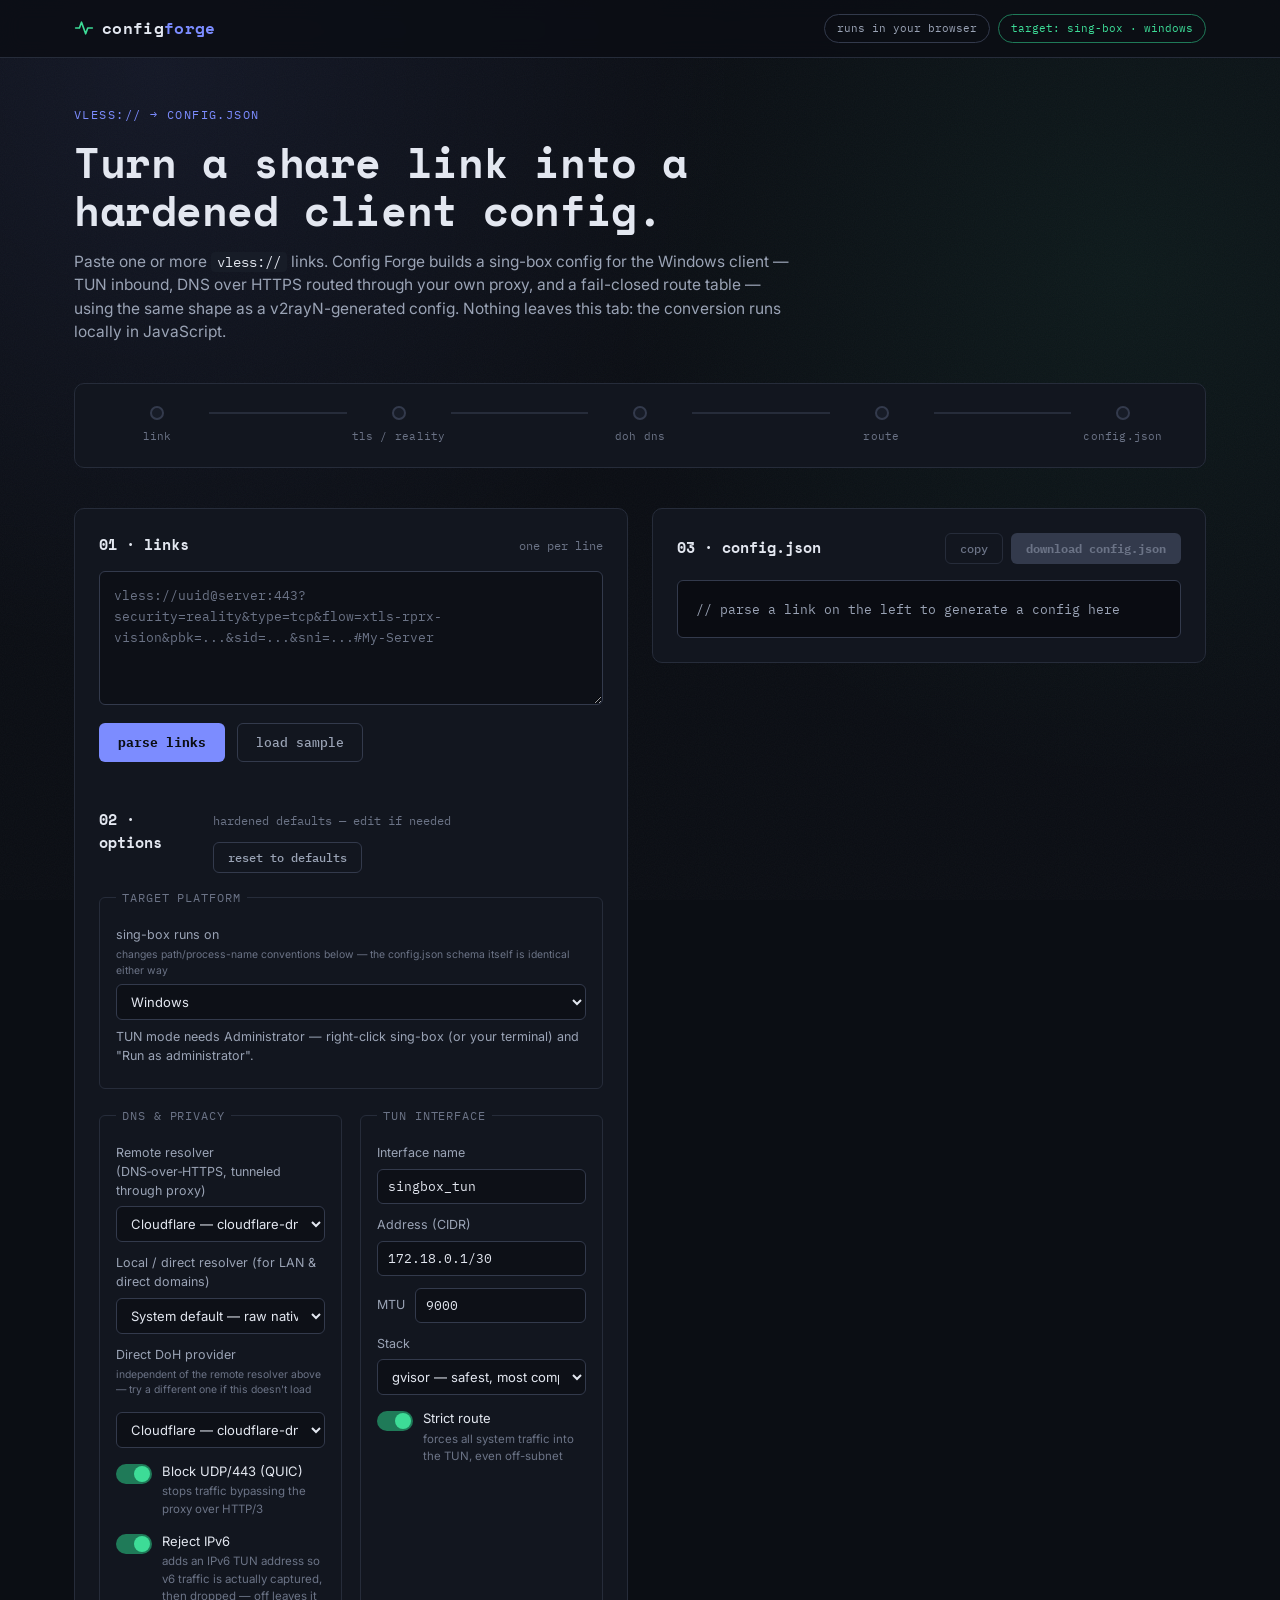
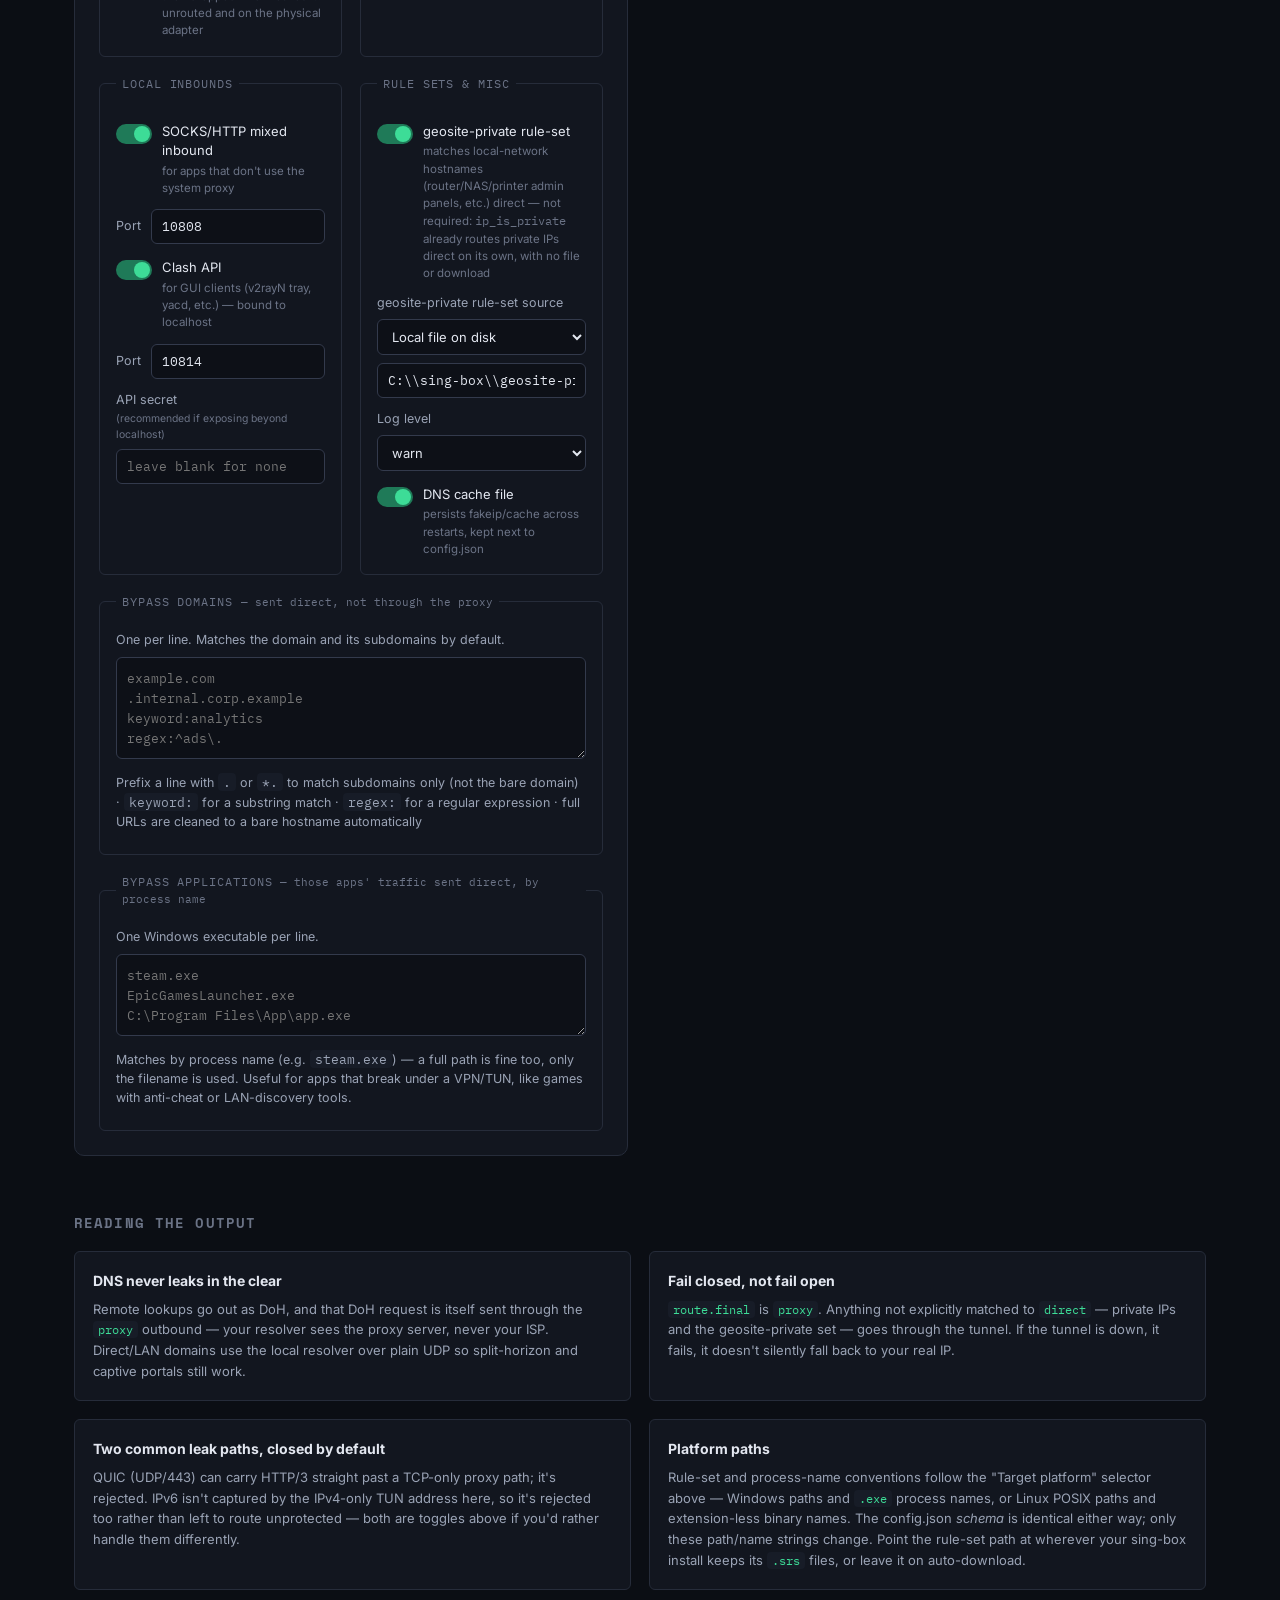
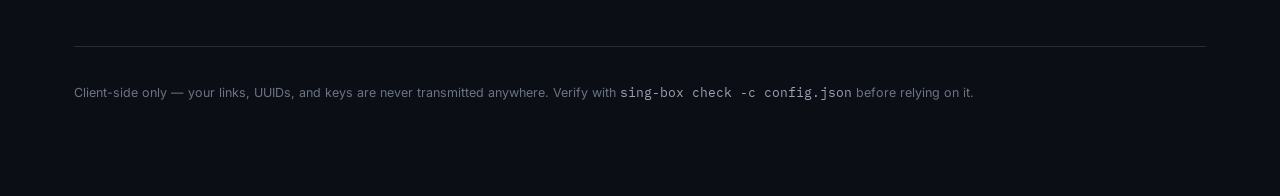
==== commit 980b4758: "Add files via upload" ====
--- a/index.html
+++ b/index.html
@@ -4,7 +4,7 @@
 <meta charset="UTF-8">
 <meta name="viewport" content="width=device-width, initial-scale=1.0">
 <title>vless → sing-box · config forge</title>
-<meta name="description" content="Convert vless:// links into hardened sing-box client configs for Windows. Runs entirely in your browser — nothing is uploaded.">
+<meta name="description" content="Convert vless:// links into hardened sing-box client configs for Windows or Linux. Runs entirely in your browser — nothing is uploaded.">
 <link rel="icon" href="data:image/svg+xml,<svg xmlns=%22http://www.w3.org/2000/svg%22 viewBox=%220 0 24 24%22><rect width=%2224%22 height=%2224%22 rx=%225%22 fill=%22%230b0e14%22/><path d=%22M4 12h4l2-6 4 12 2-6h4%22 stroke=%22%233ddc97%22 stroke-width=%222%22 fill=%22none%22 stroke-linecap=%22round%22 stroke-linejoin=%22round%22/></svg>">
 <link rel="preconnect" href="https://fonts.googleapis.com">
 <link rel="preconnect" href="https://fonts.gstatic.com" crossorigin>
@@ -25,7 +25,7 @@
     </div>
     <div class="top-meta">
       <span class="pill">runs in your browser</span>
-      <span class="pill pill-target">target: sing-box · windows</span>
+      <span class="pill pill-target" id="platformPill">target: sing-box · windows</span>
     </div>
   </div>
 </header>
@@ -35,7 +35,7 @@
   <section class="intro">
     <p class="eyebrow">vless:// → config.json</p>
     <h1>Turn a share link into a hardened client config.</h1>
-    <p class="lede">Paste one or more <code>vless://</code> links. Config Forge builds a sing-box config for the Windows client — TUN inbound, DNS over HTTPS routed through your own proxy, and a fail-closed route table — using the same shape as a v2rayN-generated config. Nothing leaves this tab: the conversion runs locally in JavaScript.</p>
+    <p class="lede" id="ledeText">Paste one or more <code>vless://</code> links. Config Forge builds a sing-box config for the Windows client — TUN inbound, DNS over HTTPS routed through your own proxy, and a fail-closed route table — using the same shape as a v2rayN-generated config. Nothing leaves this tab: the conversion runs locally in JavaScript.</p>
   </section>
 
   <!-- SIGNAL PATH — signature element -->
@@ -99,6 +99,21 @@
       </div>
 
       <div class="options-grid">
+
+        <fieldset class="opt-group opt-group-wide">
+          <legend>Target platform</legend>
+
+          <label class="field">
+            <span class="field-label">sing-box runs on <small>changes path/process-name conventions below — the config.json schema itself is identical either way</small></span>
+            <select id="optPlatform">
+              <option value="windows" selected>Windows</option>
+              <option value="linux">Linux</option>
+            </select>
+          </label>
+          <span class="field-label field-label-hint" id="platformHint">
+            TUN mode needs Administrator — right-click sing-box (or your terminal) and "Run as administrator".
+          </span>
+        </fieldset>
 
         <fieldset class="opt-group">
           <legend>DNS &amp; privacy</legend>
@@ -171,7 +186,7 @@
             <select id="optTunStack">
               <option value="gvisor" selected>gvisor — safest, most compatible</option>
               <option value="mixed">mixed</option>
-              <option value="system">system — fastest, needs WinTun</option>
+              <option value="system">system — fastest, needs native TUN driver support</option>
             </select>
           </label>
           <label class="toggle">
@@ -264,10 +279,10 @@
           <legend>Bypass applications <span class="legend-note">— those apps' traffic sent direct, by process name</span></legend>
 
           <label class="field">
-            <span class="field-label">One Windows executable per line.</span>
+            <span class="field-label" id="bypassAppsLabel">One Windows executable per line.</span>
             <textarea id="optBypassApps" class="bypass-input" rows="3" spellcheck="false"
               placeholder="steam.exe&#10;EpicGamesLauncher.exe&#10;C:\Program Files\App\app.exe"></textarea>
-            <span class="field-label field-label-hint">
+            <span class="field-label field-label-hint" id="bypassAppsHint">
               Matches by process name (e.g. <code>steam.exe</code>) — a full path is fine too, only the
               filename is used. Useful for apps that break under a VPN/TUN, like games with anti-cheat
               or LAN-discovery tools.
@@ -311,8 +326,8 @@
         <p>QUIC (UDP/443) can carry HTTP/3 straight past a TCP-only proxy path; it's rejected. IPv6 isn't captured by the IPv4-only TUN address here, so it's rejected too rather than left to route unprotected — both are toggles above if you'd rather handle them differently.</p>
       </div>
       <div class="note">
-        <h3>Windows paths</h3>
-        <p>This build targets the Windows sing-box client: <code>experimental.cache_file.path</code> and the rule-set path (if you choose local rule-sets) use Windows-style paths. Point the rule-set path at wherever your sing-box install keeps its <code>.srs</code> files, or leave it on auto-download.</p>
+        <h3>Platform paths</h3>
+        <p>Rule-set and process-name conventions follow the "Target platform" selector above — Windows paths and <code>.exe</code> process names, or Linux POSIX paths and extension-less binary names. The config.json <em>schema</em> is identical either way; only these path/name strings change. Point the rule-set path at wherever your sing-box install keeps its <code>.srs</code> files, or leave it on auto-download.</p>
       </div>
     </div>
   </section>
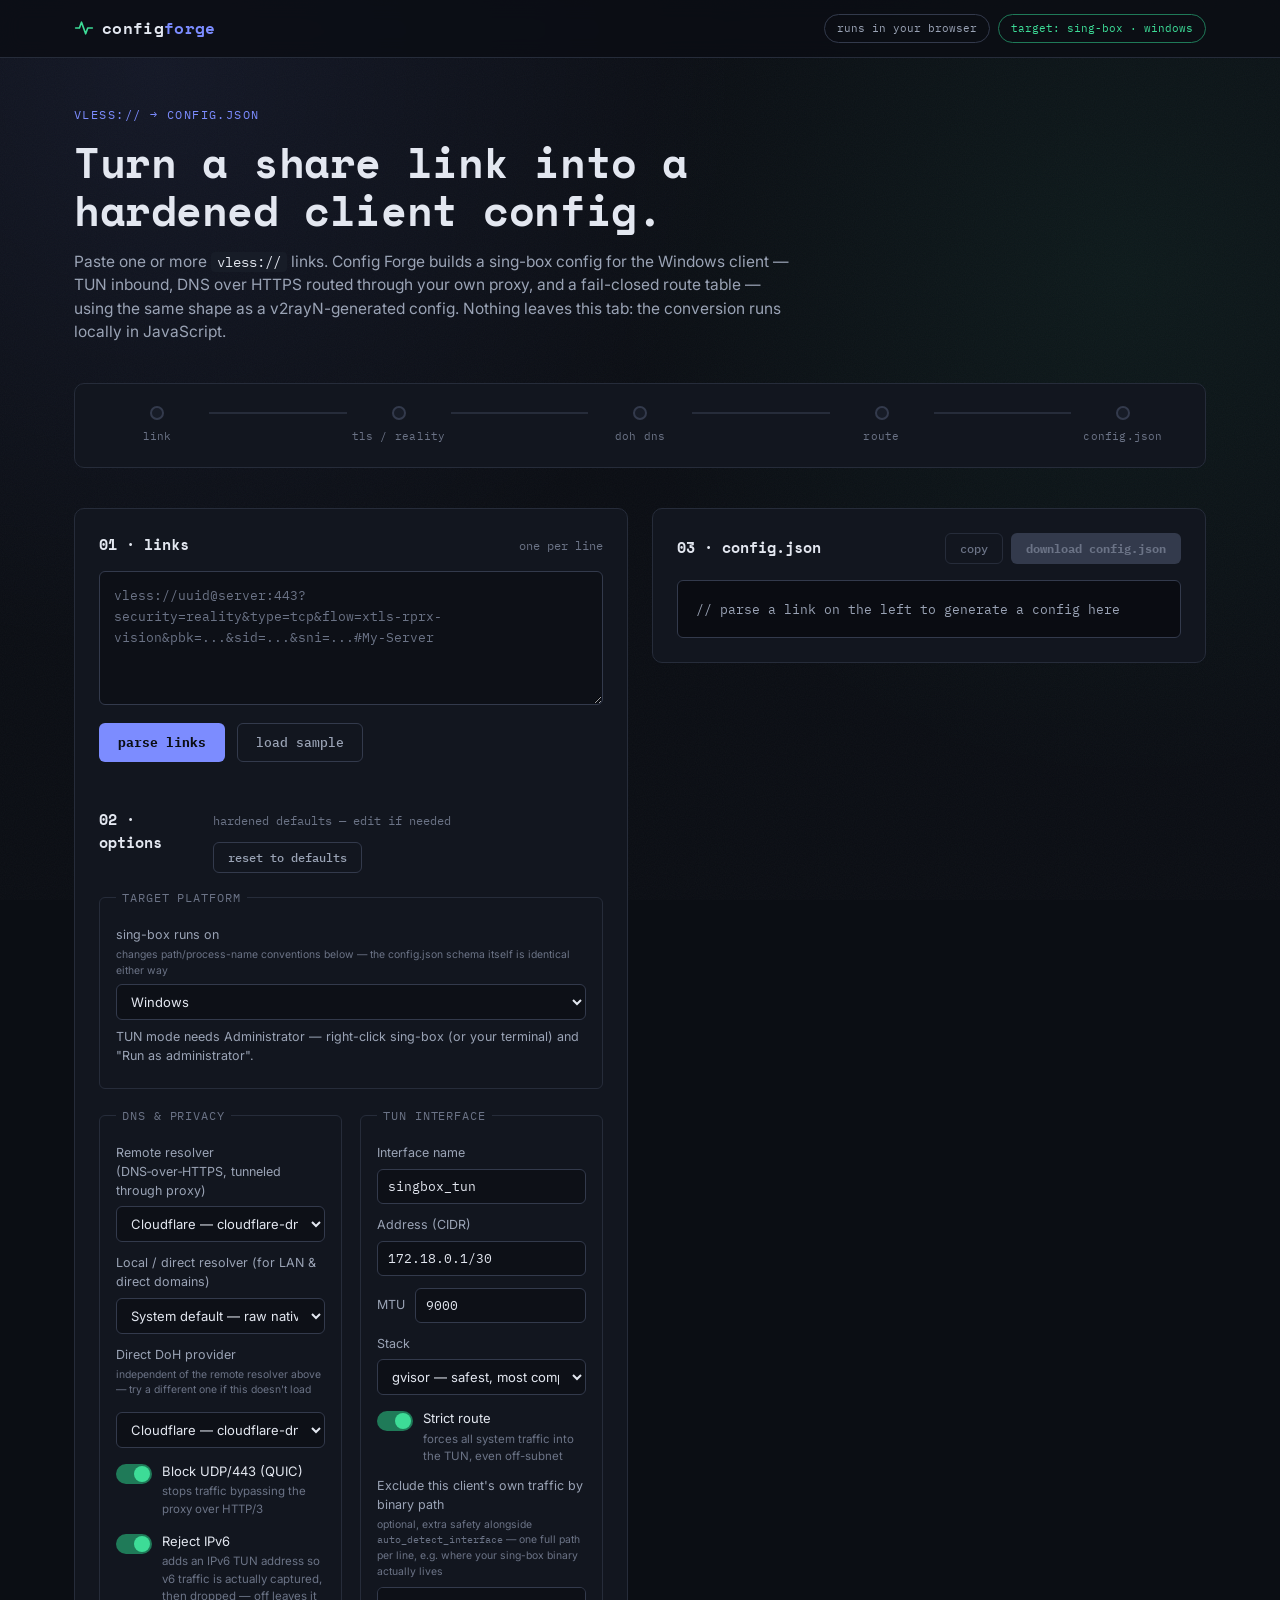
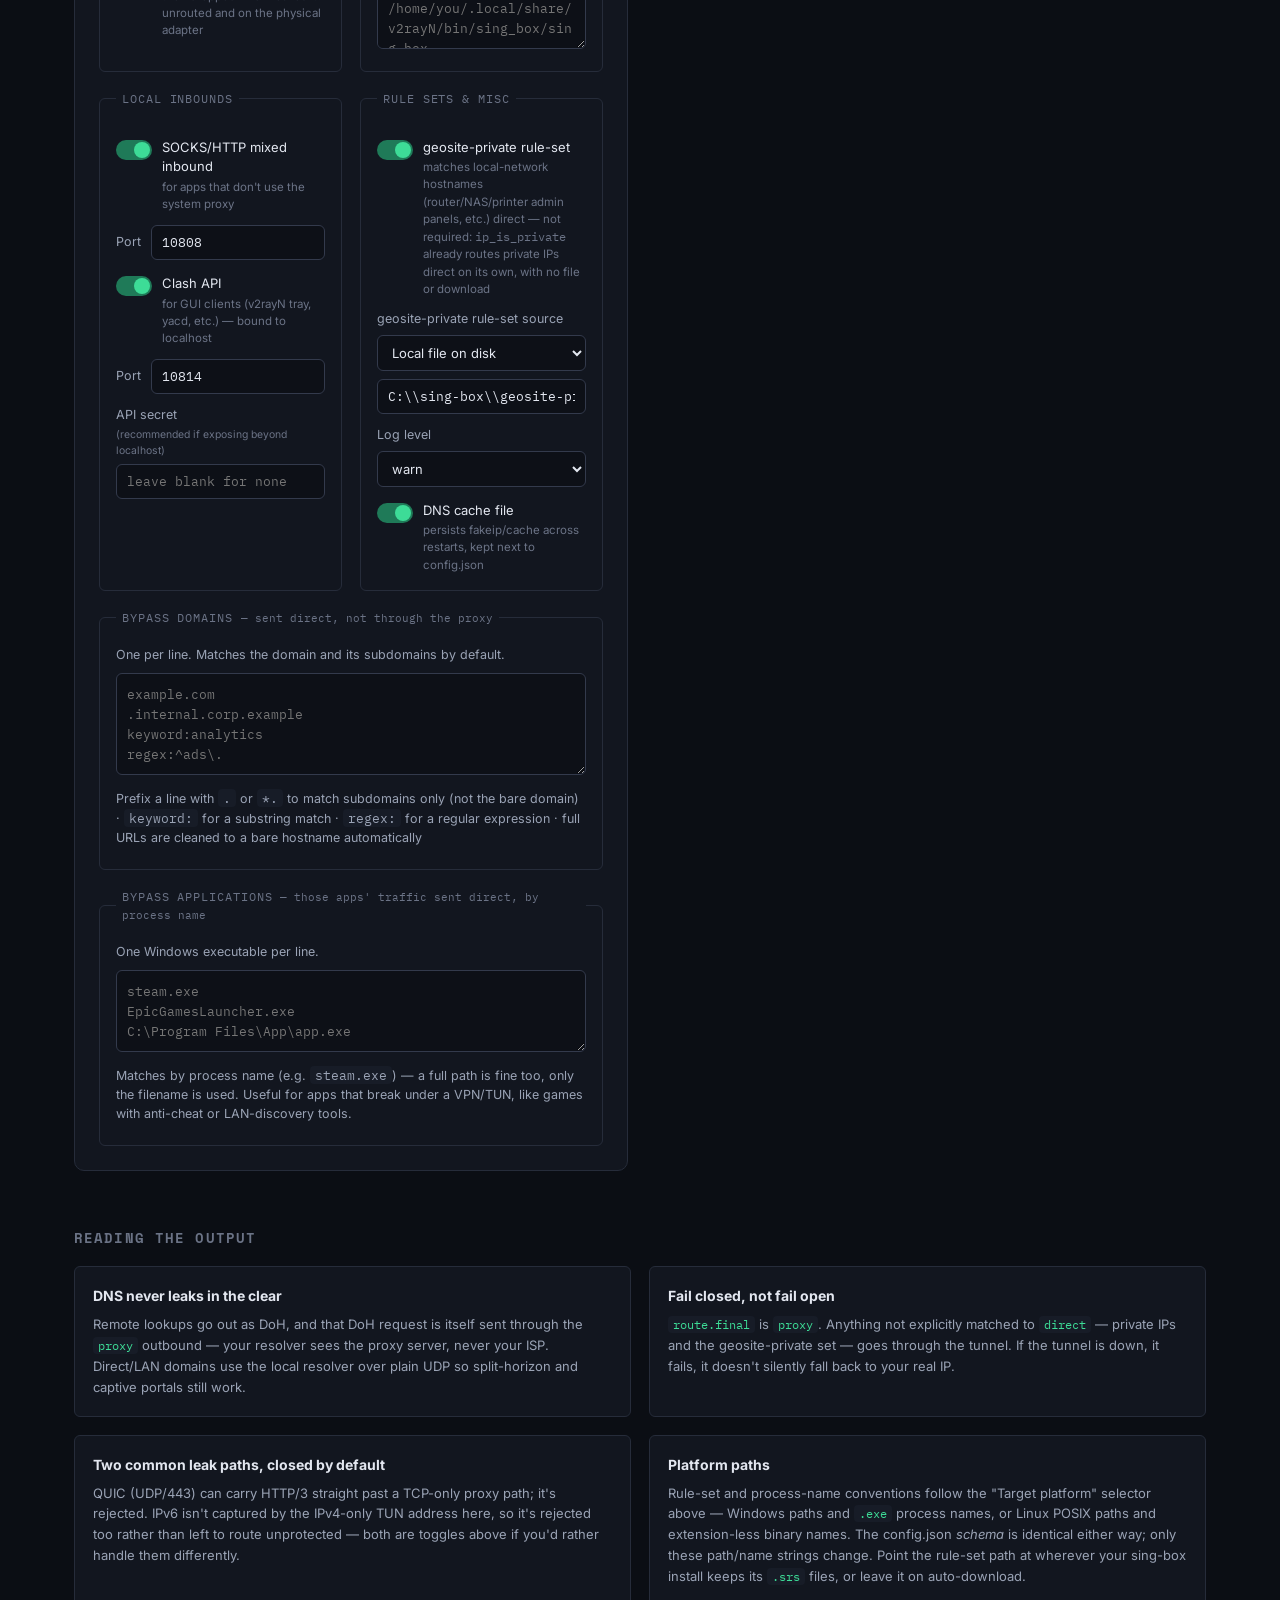
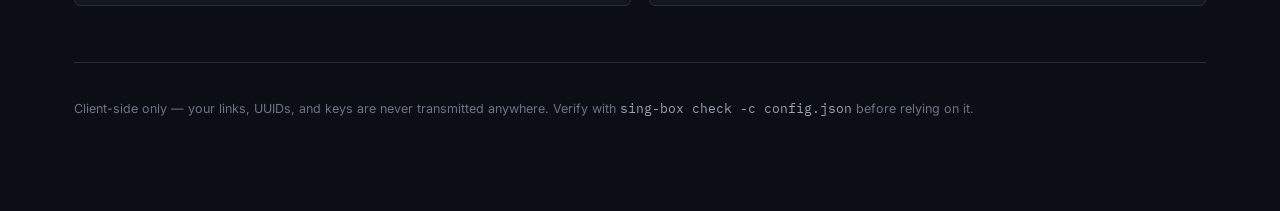
==== commit dfd3cd07: "Add files via upload" ====
--- a/index.html
+++ b/index.html
@@ -194,6 +194,11 @@
             <span class="toggle-track"><span class="toggle-thumb"></span></span>
             <span class="toggle-text">Strict route<small>forces all system traffic into the TUN, even off-subnet</small></span>
           </label>
+          <label class="field">
+            <span class="field-label">Exclude this client's own traffic by binary path <small>optional, extra safety alongside <code>auto_detect_interface</code> — one full path per line, e.g. where your sing-box binary actually lives</small></span>
+            <textarea id="optSelfProcessPaths" class="bypass-input" rows="2" spellcheck="false"
+              placeholder="/home/you/.local/share/v2rayN/bin/sing_box/sing-box"></textarea>
+          </label>
         </fieldset>
 
         <fieldset class="opt-group">
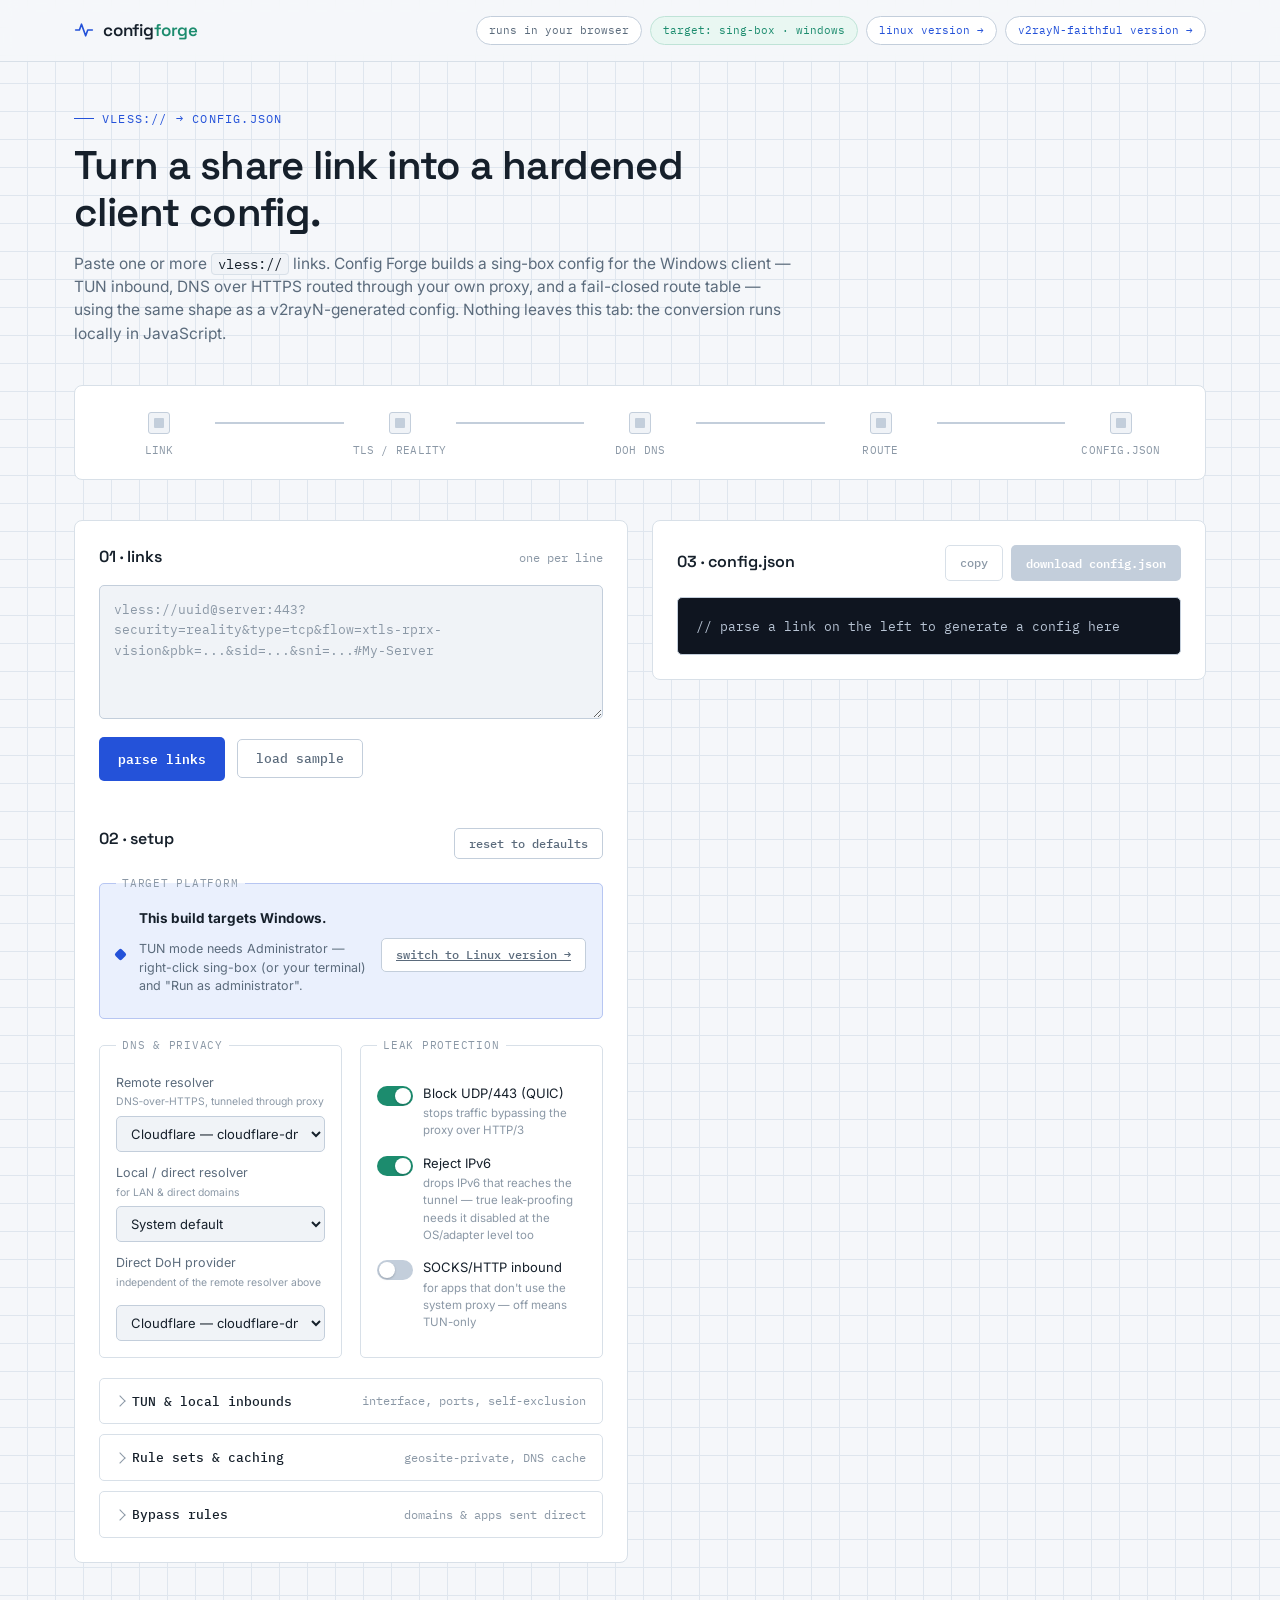
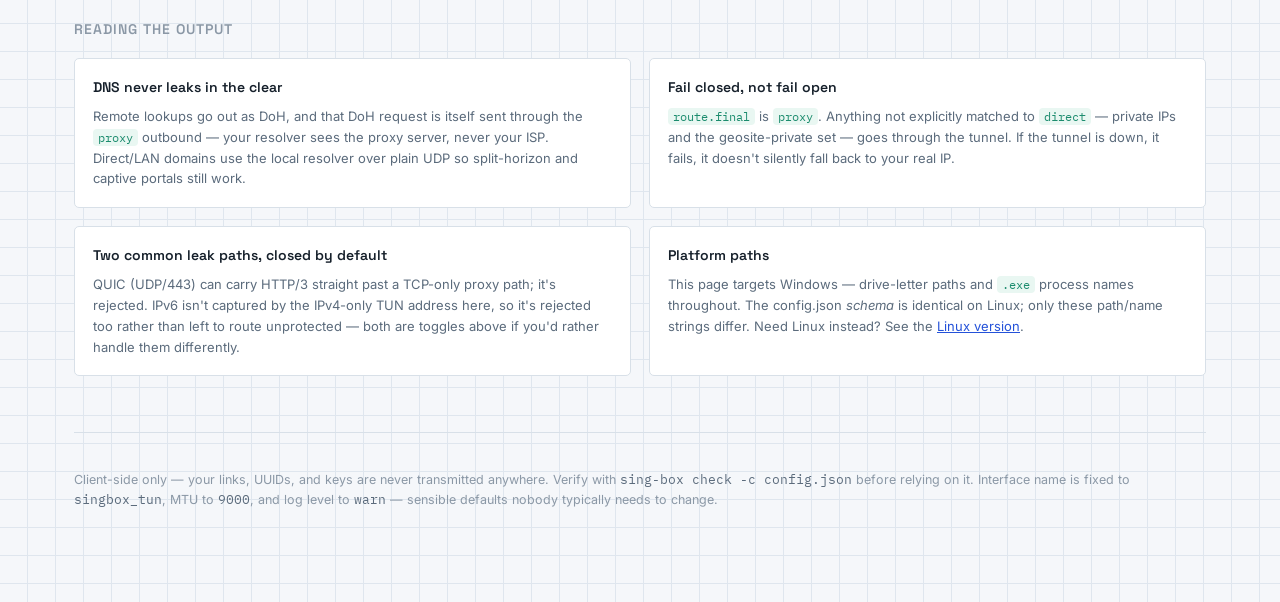
==== commit 98006b0c: "Add files via upload" ====
--- a/index.html
+++ b/index.html
@@ -5,15 +5,13 @@
 <meta name="viewport" content="width=device-width, initial-scale=1.0">
 <title>vless → sing-box · config forge</title>
 <meta name="description" content="Convert vless:// links into hardened sing-box client configs for Windows or Linux. Runs entirely in your browser — nothing is uploaded.">
-<link rel="icon" href="data:image/svg+xml,<svg xmlns=%22http://www.w3.org/2000/svg%22 viewBox=%220 0 24 24%22><rect width=%2224%22 height=%2224%22 rx=%225%22 fill=%22%230b0e14%22/><path d=%22M4 12h4l2-6 4 12 2-6h4%22 stroke=%22%233ddc97%22 stroke-width=%222%22 fill=%22none%22 stroke-linecap=%22round%22 stroke-linejoin=%22round%22/></svg>">
+<link rel="icon" href="data:image/svg+xml,<svg xmlns=%22http://www.w3.org/2000/svg%22 viewBox=%220 0 24 24%22><rect width=%2224%22 height=%2224%22 rx=%225%22 fill=%22%232452d9%22/><path d=%22M4 12h4l2-6 4 12 2-6h4%22 stroke=%22white%22 stroke-width=%222%22 fill=%22none%22 stroke-linecap=%22round%22 stroke-linejoin=%22round%22/></svg>">
 <link rel="preconnect" href="https://fonts.googleapis.com">
 <link rel="preconnect" href="https://fonts.gstatic.com" crossorigin>
-<link href="https://fonts.googleapis.com/css2?family=Space+Mono:wght@400;700&family=Inter:wght@400;500;600;700&family=IBM+Plex+Mono:wght@400;500;600&display=swap" rel="stylesheet">
+<link href="https://fonts.googleapis.com/css2?family=Space+Grotesk:wght@500;600;700&family=Inter:wght@400;500;600;700&family=IBM+Plex+Mono:wght@400;500;600&display=swap" rel="stylesheet">
 <link rel="stylesheet" href="style.css">
 </head>
 <body>
-
-<div class="noise" aria-hidden="true"></div>
 
 <header class="top">
   <div class="top-inner">
@@ -26,6 +24,8 @@
     <div class="top-meta">
       <span class="pill">runs in your browser</span>
       <span class="pill pill-target" id="platformPill">target: sing-box · windows</span>
+      <a href="linux.html" class="pill pill-link">linux version →</a>
+      <a href="v2rayn.html" class="pill pill-link">v2rayN-faithful version →</a>
     </div>
   </div>
 </header>
@@ -42,27 +42,27 @@
   <section class="signal-path" id="signalPath" aria-label="Connection path status">
     <div class="path-track">
       <div class="path-node" data-node="link" data-state="idle">
-        <span class="node-dot"></span>
+        <span class="node-box"></span>
         <span class="node-label">link</span>
       </div>
       <div class="path-wire" data-wire="1"><span class="wire-pulse"></span></div>
       <div class="path-node" data-node="tls" data-state="idle">
-        <span class="node-dot"></span>
+        <span class="node-box"></span>
         <span class="node-label">tls / reality</span>
       </div>
       <div class="path-wire" data-wire="2"><span class="wire-pulse"></span></div>
       <div class="path-node" data-node="dns" data-state="idle">
-        <span class="node-dot"></span>
+        <span class="node-box"></span>
         <span class="node-label">doh dns</span>
       </div>
       <div class="path-wire" data-wire="3"><span class="wire-pulse"></span></div>
       <div class="path-node" data-node="route" data-state="idle">
-        <span class="node-dot"></span>
+        <span class="node-box"></span>
         <span class="node-label">route</span>
       </div>
       <div class="path-wire" data-wire="4"><span class="wire-pulse"></span></div>
       <div class="path-node" data-node="out" data-state="idle">
-        <span class="node-dot"></span>
+        <span class="node-box"></span>
         <span class="node-label">config.json</span>
       </div>
     </div>
@@ -90,9 +90,8 @@
       <div id="linkResults" class="link-results" aria-live="polite"></div>
 
       <div class="panel-head panel-head-spaced">
-        <h2>02 · options</h2>
+        <h2>02 · setup</h2>
         <div class="panel-head-actions">
-          <span class="panel-sub">hardened defaults — edit if needed</span>
           <span id="settingsStatus" class="parse-status"></span>
           <button id="resetOptionsBtn" class="btn btn-ghost btn-sm" type="button">reset to defaults</button>
         </div>
@@ -100,26 +99,24 @@
 
       <div class="options-grid">
 
-        <fieldset class="opt-group opt-group-wide">
+        <fieldset class="opt-group opt-group-wide platform-banner">
           <legend>Target platform</legend>
-
-          <label class="field">
-            <span class="field-label">sing-box runs on <small>changes path/process-name conventions below — the config.json schema itself is identical either way</small></span>
-            <select id="optPlatform">
-              <option value="windows" selected>Windows</option>
-              <option value="linux">Linux</option>
-            </select>
-          </label>
-          <span class="field-label field-label-hint" id="platformHint">
-            TUN mode needs Administrator — right-click sing-box (or your terminal) and "Run as administrator".
-          </span>
+          <div class="platform-badge">
+            <span class="platform-badge-dot"></span>
+            <div class="platform-badge-text">
+              <strong>This build targets Windows.</strong>
+              <span class="field-label field-label-hint" id="platformHint">TUN mode needs Administrator — right-click sing-box (or your terminal) and "Run as administrator".</span>
+            </div>
+            <a href="linux.html" class="btn btn-ghost btn-sm">switch to Linux version →</a>
+          </div>
+          <select id="optPlatform" hidden><option value="windows" selected>Windows</option></select>
         </fieldset>
 
         <fieldset class="opt-group">
           <legend>DNS &amp; privacy</legend>
 
           <label class="field">
-            <span class="field-label">Remote resolver (DNS‑over‑HTTPS, tunneled through proxy)</span>
+            <span class="field-label">Remote resolver <small>DNS‑over‑HTTPS, tunneled through proxy</small></span>
             <select id="optRemoteDns">
               <option value="cloudflare" selected>Cloudflare — cloudflare-dns.com</option>
               <option value="google">Google — dns.google</option>
@@ -131,10 +128,10 @@
           <input type="text" id="optRemoteDnsCustom" class="field-sub" placeholder="doh.example.com" hidden>
 
           <label class="field">
-            <span class="field-label">Local / direct resolver (for LAN &amp; direct domains)</span>
+            <span class="field-label">Local / direct resolver <small>for LAN &amp; direct domains</small></span>
             <select id="optLocalDns">
-              <option value="system" selected>System default — raw native resolution</option>
-              <option value="doh">Direct DoH — encrypted, not tunneled (needs unfiltered access to the provider)</option>
+              <option value="system" selected>System default</option>
+              <option value="doh">Direct DoH — not tunneled</option>
               <option value="119.29.29.29">119.29.29.29 — DNSPod</option>
               <option value="223.5.5.5">223.5.5.5 — AliDNS</option>
               <option value="custom">Custom IP…</option>
@@ -142,7 +139,7 @@
           </label>
           <input type="text" id="optLocalDnsCustom" class="field-sub" placeholder="10.0.0.1" hidden>
           <label class="field" id="localDohProviderRow" hidden>
-            <span class="field-label">Direct DoH provider <small>independent of the remote resolver above — try a different one if this doesn't load</small></span>
+            <span class="field-label">Direct DoH provider <small>independent of the remote resolver above</small></span>
             <select id="optLocalDohProvider" class="field-sub">
               <option value="cloudflare" selected>Cloudflare — cloudflare-dns.com</option>
               <option value="google">Google — dns.google</option>
@@ -152,6 +149,10 @@
             </select>
           </label>
           <input type="text" id="optLocalDohProviderCustom" class="field-sub" placeholder="doh.example.com" hidden>
+        </fieldset>
+
+        <fieldset class="opt-group">
+          <legend>Leak protection</legend>
 
           <label class="toggle">
             <input type="checkbox" id="optBlockQuic" checked>
@@ -162,140 +163,135 @@
           <label class="toggle">
             <input type="checkbox" id="optBlockIpv6" checked>
             <span class="toggle-track"><span class="toggle-thumb"></span></span>
-            <span class="toggle-text">Reject IPv6<small>adds an IPv6 TUN address so v6 traffic is actually captured, then dropped — off leaves it unrouted and on the physical adapter</small></span>
+            <span class="toggle-text">Reject IPv6<small>drops IPv6 that reaches the tunnel — true leak-proofing needs it disabled at the OS/adapter level too</small></span>
+          </label>
+
+          <label class="toggle">
+            <input type="checkbox" id="optSocksEnable">
+            <span class="toggle-track"><span class="toggle-thumb"></span></span>
+            <span class="toggle-text">SOCKS/HTTP inbound<small>for apps that don't use the system proxy — off means TUN-only</small></span>
           </label>
         </fieldset>
 
-        <fieldset class="opt-group">
-          <legend>TUN interface</legend>
-
-          <label class="field">
-            <span class="field-label">Interface name</span>
-            <input type="text" id="optTunName" value="singbox_tun">
-          </label>
-          <label class="field">
-            <span class="field-label">Address (CIDR)</span>
-            <input type="text" id="optTunAddr" value="172.18.0.1/30">
-          </label>
-          <label class="field field-inline">
-            <span class="field-label">MTU</span>
-            <input type="number" id="optTunMtu" value="9000">
-          </label>
-          <label class="field">
-            <span class="field-label">Stack</span>
-            <select id="optTunStack">
-              <option value="gvisor" selected>gvisor — safest, most compatible</option>
-              <option value="mixed">mixed</option>
-              <option value="system">system — fastest, needs native TUN driver support</option>
-            </select>
-          </label>
-          <label class="toggle">
-            <input type="checkbox" id="optStrictRoute" checked>
-            <span class="toggle-track"><span class="toggle-thumb"></span></span>
-            <span class="toggle-text">Strict route<small>forces all system traffic into the TUN, even off-subnet</small></span>
-          </label>
-          <label class="field">
-            <span class="field-label">Exclude this client's own traffic by binary path <small>optional, extra safety alongside <code>auto_detect_interface</code> — one full path per line, e.g. where your sing-box binary actually lives</small></span>
-            <textarea id="optSelfProcessPaths" class="bypass-input" rows="2" spellcheck="false"
-              placeholder="/home/you/.local/share/v2rayN/bin/sing_box/sing-box"></textarea>
-          </label>
-        </fieldset>
-
-        <fieldset class="opt-group">
-          <legend>Local inbounds</legend>
-
-          <label class="toggle">
-            <input type="checkbox" id="optSocksEnable" checked>
-            <span class="toggle-track"><span class="toggle-thumb"></span></span>
-            <span class="toggle-text">SOCKS/HTTP mixed inbound<small>for apps that don't use the system proxy</small></span>
-          </label>
-          <label class="field field-inline" id="socksPortRow">
-            <span class="field-label">Port</span>
-            <input type="number" id="optSocksPort" value="10808">
-          </label>
-
-          <label class="toggle">
-            <input type="checkbox" id="optClashApi" checked>
-            <span class="toggle-track"><span class="toggle-thumb"></span></span>
-            <span class="toggle-text">Clash API<small>for GUI clients (v2rayN tray, yacd, etc.) — bound to localhost</small></span>
-          </label>
-          <label class="field field-inline" id="clashPortRow">
-            <span class="field-label">Port</span>
-            <input type="number" id="optClashPort" value="10814">
-          </label>
-          <label class="field" id="clashSecretRow">
-            <span class="field-label">API secret <small>(recommended if exposing beyond localhost)</small></span>
-            <input type="text" id="optClashSecret" placeholder="leave blank for none">
-          </label>
-        </fieldset>
-
-        <fieldset class="opt-group">
-          <legend>Rule sets &amp; misc</legend>
-
-          <label class="toggle">
-            <input type="checkbox" id="optUseGeositePrivate" checked>
-            <span class="toggle-track"><span class="toggle-thumb"></span></span>
-            <span class="toggle-text">geosite-private rule-set<small>matches local-network hostnames (router/NAS/printer admin panels, etc.) direct — not required: <code>ip_is_private</code> already routes private IPs direct on its own, with no file or download</small></span>
-          </label>
-
-          <label class="field" id="ruleSetModeRow">
-            <span class="field-label">geosite-private rule-set source</span>
-            <select id="optRuleSetMode">
-              <option value="remote">Auto-download (SagerNet, recommended)</option>
-              <option value="local" selected>Local file on disk</option>
-            </select>
-          </label>
-          <input type="text" id="optRuleSetPath" class="field-sub"
-                 value="C:\\sing-box\\geosite-private.srs">
-
-          <label class="field">
-            <span class="field-label">Log level</span>
-            <select id="optLogLevel">
-              <option value="warn" selected>warn</option>
-              <option value="info">info</option>
-              <option value="debug">debug</option>
-              <option value="error">error</option>
-            </select>
-          </label>
-
-          <label class="toggle">
-            <input type="checkbox" id="optCacheFile" checked>
-            <span class="toggle-track"><span class="toggle-thumb"></span></span>
-            <span class="toggle-text">DNS cache file<small>persists fakeip/cache across restarts, kept next to config.json</small></span>
-          </label>
-        </fieldset>
-
-        <fieldset class="opt-group opt-group-wide">
-          <legend>Bypass domains <span class="legend-note">— sent direct, not through the proxy</span></legend>
-
-          <label class="field">
-            <span class="field-label">One per line. Matches the domain and its subdomains by default.</span>
+      </div>
+
+      <details class="advanced">
+        <summary>
+          <span class="adv-title"><span class="adv-chevron"></span> TUN &amp; local inbounds</span>
+          <span class="panel-sub">interface, ports, self-exclusion</span>
+        </summary>
+        <div class="advanced-body">
+          <div class="options-grid">
+            <fieldset class="opt-group">
+              <legend>TUN interface</legend>
+              <label class="field">
+                <span class="field-label">Address (CIDR)</span>
+                <input type="text" id="optTunAddr" value="172.18.0.1/30">
+              </label>
+              <label class="field">
+                <span class="field-label">Stack</span>
+                <select id="optTunStack">
+                  <option value="gvisor" selected>gvisor — safest, most compatible</option>
+                  <option value="mixed">mixed</option>
+                  <option value="system">system — fastest, needs native TUN driver support</option>
+                </select>
+              </label>
+              <label class="toggle">
+                <input type="checkbox" id="optStrictRoute" checked>
+                <span class="toggle-track"><span class="toggle-thumb"></span></span>
+                <span class="toggle-text">Strict route<small>forces all system traffic into the TUN, even off-subnet</small></span>
+              </label>
+              <label class="field">
+                <span class="field-label">Exclude this client's own traffic by binary path <small>optional, extra safety alongside <code>auto_detect_interface</code> — one full path per line</small></span>
+                <textarea id="optSelfProcessPaths" class="bypass-input" rows="2" spellcheck="false"
+                  placeholder="C:\sing-box\sing-box.exe"></textarea>
+              </label>
+            </fieldset>
+
+            <fieldset class="opt-group">
+              <legend>Local inbounds</legend>
+              <label class="field field-inline" id="socksPortRow">
+                <span class="field-label">SOCKS port</span>
+                <input type="number" id="optSocksPort" value="10808">
+              </label>
+              <label class="toggle">
+                <input type="checkbox" id="optClashApi">
+                <span class="toggle-track"><span class="toggle-thumb"></span></span>
+                <span class="toggle-text">Clash API<small>for GUI clients (v2rayN tray, yacd, etc.) — bound to localhost</small></span>
+              </label>
+              <label class="field field-inline" id="clashPortRow">
+                <span class="field-label">Port</span>
+                <input type="number" id="optClashPort" value="10814">
+              </label>
+              <label class="field" id="clashSecretRow">
+                <span class="field-label">API secret <small>recommended if exposing beyond localhost</small></span>
+                <input type="text" id="optClashSecret" placeholder="leave blank for none">
+              </label>
+            </fieldset>
+          </div>
+        </div>
+      </details>
+
+      <details class="advanced">
+        <summary>
+          <span class="adv-title"><span class="adv-chevron"></span> Rule sets &amp; caching</span>
+          <span class="panel-sub">geosite-private, DNS cache</span>
+        </summary>
+        <div class="advanced-body">
+          <fieldset class="opt-group opt-group-wide" style="border:none; padding:0;">
+            <label class="toggle">
+              <input type="checkbox" id="optUseGeositePrivate">
+              <span class="toggle-track"><span class="toggle-thumb"></span></span>
+              <span class="toggle-text">geosite-private rule-set<small>matches local-network hostnames (router/NAS/printer admin panels, etc.) direct — not required: <code>ip_is_private</code> already routes private IPs direct on its own</small></span>
+            </label>
+
+            <label class="field" id="ruleSetModeRow">
+              <span class="field-label">geosite-private rule-set source</span>
+              <select id="optRuleSetMode">
+                <option value="remote">Auto-download (SagerNet, recommended)</option>
+                <option value="local" selected>Local file on disk</option>
+              </select>
+            </label>
+            <input type="text" id="optRuleSetPath" class="field-sub"
+                   value="C:\\sing-box\\geosite-private.srs">
+
+            <label class="toggle">
+              <input type="checkbox" id="optCacheFile">
+              <span class="toggle-track"><span class="toggle-thumb"></span></span>
+              <span class="toggle-text">DNS cache file<small>persists fakeip/cache across restarts, kept next to config.json</small></span>
+            </label>
+          </fieldset>
+        </div>
+      </details>
+
+      <details class="advanced">
+        <summary>
+          <span class="adv-title"><span class="adv-chevron"></span> Bypass rules</span>
+          <span class="panel-sub">domains &amp; apps sent direct</span>
+        </summary>
+        <div class="advanced-body">
+          <fieldset class="opt-group opt-group-wide" style="border:none; padding:0;">
+            <span class="field-label">Bypass domains <span class="legend-note">— one per line, matches the domain and its subdomains by default</span></span>
             <textarea id="optBypassDomains" class="bypass-input" rows="4" spellcheck="false"
               placeholder="example.com&#10;.internal.corp.example&#10;keyword:analytics&#10;regex:^ads\."></textarea>
             <span class="field-label field-label-hint">
-              Prefix a line with <code>.</code> or <code>*.</code> to match subdomains only (not the bare domain) ·
-              <code>keyword:</code> for a substring match · <code>regex:</code> for a regular expression ·
-              full URLs are cleaned to a bare hostname automatically
+              Prefix a line with <code>.</code> or <code>*.</code> to match subdomains only ·
+              <code>keyword:</code> for a substring match · <code>regex:</code> for a regular expression
             </span>
-          </label>
-        </fieldset>
-
-        <fieldset class="opt-group opt-group-wide">
-          <legend>Bypass applications <span class="legend-note">— those apps' traffic sent direct, by process name</span></legend>
-
-          <label class="field">
-            <span class="field-label" id="bypassAppsLabel">One Windows executable per line.</span>
+          </fieldset>
+
+          <fieldset class="opt-group opt-group-wide" style="border:none; padding:0; margin-top:16px;">
+            <span class="field-label" id="bypassAppsLabel">Bypass applications — one Windows executable per line</span>
             <textarea id="optBypassApps" class="bypass-input" rows="3" spellcheck="false"
               placeholder="steam.exe&#10;EpicGamesLauncher.exe&#10;C:\Program Files\App\app.exe"></textarea>
             <span class="field-label field-label-hint" id="bypassAppsHint">
-              Matches by process name (e.g. <code>steam.exe</code>) — a full path is fine too, only the
-              filename is used. Useful for apps that break under a VPN/TUN, like games with anti-cheat
-              or LAN-discovery tools.
+              Matches by process name — a full path is fine too, only the filename is used. Useful for
+              apps that break under a VPN/TUN, like games with anti-cheat or LAN-discovery tools.
             </span>
-          </label>
-        </fieldset>
-
-      </div>
+          </fieldset>
+        </div>
+      </details>
+
     </section>
 
     <!-- RIGHT: OUTPUT -->
@@ -332,13 +328,13 @@
       </div>
       <div class="note">
         <h3>Platform paths</h3>
-        <p>Rule-set and process-name conventions follow the "Target platform" selector above — Windows paths and <code>.exe</code> process names, or Linux POSIX paths and extension-less binary names. The config.json <em>schema</em> is identical either way; only these path/name strings change. Point the rule-set path at wherever your sing-box install keeps its <code>.srs</code> files, or leave it on auto-download.</p>
+        <p>This page targets Windows — drive-letter paths and <code>.exe</code> process names throughout. The config.json <em>schema</em> is identical on Linux; only these path/name strings differ. Need Linux instead? See the <a href="linux.html">Linux version</a>.</p>
       </div>
     </div>
   </section>
 
   <footer class="site-footer">
-    <p>Client-side only — your links, UUIDs, and keys are never transmitted anywhere. Verify with <code>sing-box check -c config.json</code> before relying on it.</p>
+    <p>Client-side only — your links, UUIDs, and keys are never transmitted anywhere. Verify with <code>sing-box check -c config.json</code> before relying on it. Interface name is fixed to <code>singbox_tun</code>, MTU to <code>9000</code>, and log level to <code>warn</code> — sensible defaults nobody typically needs to change.</p>
   </footer>
 
 </main>
--- a/style.css
+++ b/style.css
@@ -1,33 +1,38 @@
 /* ============================================================
-   Config Forge — design tokens
-   bg graphite-navy · violet signal accent · mint "secure" accent
-   display: Space Mono · body: Inter · code: IBM Plex Mono
+   Config Forge — design tokens (v2: blueprint/schematic)
+   bg pale blueprint paper · cobalt ink accent · muted teal "secure"
+   display: Space Grotesk · body: Inter · code: IBM Plex Mono
    ============================================================ */
 
 :root{
-  --bg:        #0b0e14;
-  --panel:     #12161f;
-  --panel-2:   #171c27;
-  --border:    #262c3a;
-  --border-lt: #333a4c;
-
-  --text:      #e3e7f0;
-  --text-dim:  #9aa3b5;
-  --text-mute: #6b7386;
-
-  --signal:    #7c8cff;   /* violet — interactive / data */
-  --signal-dim:#4a52a8;
-  --secure:    #3ddc97;   /* mint — encrypted / verified */
-  --secure-dim:#1f7a58;
-  --warn:      #e8a33d;
-  --danger:    #ef5b5b;
-
-  --font-display: 'Space Mono', ui-monospace, monospace;
+  --bg:        #f5f7fa;
+  --grid-line: #dfe6ee;
+  --panel:     #ffffff;
+  --panel-2:   #f0f3f7;
+  --border:    #d8e0e8;
+  --border-lt: #c3cedb;
+
+  --ink:       #16202b;
+  --ink-dim:   #5b6b7c;
+  --ink-mute:  #8b98a6;
+
+  --accent:      #2452d9;
+  --accent-dim:  #b7c6f2;
+  --accent-soft: #eaf0fd;
+  --secure:      #1c8c6e;
+  --secure-dim:  #bfe3d7;
+  --secure-soft: #e9f7f2;
+  --warn:        #b7791f;
+  --warn-soft:   #fbf1de;
+  --danger:      #b23a3a;
+  --danger-soft: #fbeaea;
+
+  --font-display: 'Space Grotesk', ui-sans-serif, sans-serif;
   --font-body: 'Inter', system-ui, -apple-system, sans-serif;
   --font-code: 'IBM Plex Mono', ui-monospace, monospace;
 
-  --radius: 10px;
-  --radius-sm: 6px;
+  --radius: 8px;
+  --radius-sm: 5px;
 }
 
 *{ box-sizing: border-box; }
@@ -36,20 +41,15 @@
 body{
   margin:0;
   background: var(--bg);
-  color: var(--text);
+  color: var(--ink);
   font-family: var(--font-body);
   line-height: 1.5;
   -webkit-font-smoothing: antialiased;
   background-image:
-    radial-gradient(circle at 12% 8%, rgba(124,140,255,0.08), transparent 42%),
-    radial-gradient(circle at 88% 30%, rgba(61,220,151,0.06), transparent 40%);
-  background-attachment: fixed;
-}
-
-.noise{
-  position: fixed; inset: 0; pointer-events: none; z-index: 0;
-  opacity: 0.035;
-  background-image: url("data:image/svg+xml,%3Csvg xmlns='http://www.w3.org/2000/svg' width='120' height='120'%3E%3Cfilter id='n'%3E%3CfeTurbulence type='fractalNoise' baseFrequency='0.9' numOctaves='2' stitchTiles='stitch'/%3E%3C/filter%3E%3Crect width='100%25' height='100%25' filter='url(%23n)'/%3E%3C/svg%3E");
+    linear-gradient(var(--grid-line) 1px, transparent 1px),
+    linear-gradient(90deg, var(--grid-line) 1px, transparent 1px);
+  background-size: 28px 28px;
+  background-position: -1px -1px;
 }
 
 code, pre{ font-family: var(--font-code); }
@@ -57,30 +57,30 @@
 /* ---------- top bar ---------- */
 .top{
   position: sticky; top:0; z-index: 20;
-  background: rgba(11,14,20,0.85);
-  backdrop-filter: blur(10px);
+  background: rgba(245,247,250,0.88);
+  backdrop-filter: blur(8px);
   border-bottom: 1px solid var(--border);
 }
 .top-inner{
   max-width: 1180px; margin: 0 auto;
-  padding: 14px 24px;
+  padding: 16px 24px;
   display: flex; align-items: center; justify-content: space-between;
   gap: 16px; flex-wrap: wrap;
 }
-.brand{ display:flex; align-items:center; gap:8px; }
-.brand-mark{ color: var(--secure); display:flex; }
+.brand{ display:flex; align-items:center; gap:9px; }
+.brand-mark{ color: var(--accent); display:flex; }
 .brand-text{
-  font-family: var(--font-display); font-weight: 700; font-size: 16px;
-  letter-spacing: 0.02em;
-}
-.brand-accent{ color: var(--signal); }
+  font-family: var(--font-display); font-weight: 600; font-size: 17px;
+  letter-spacing: -0.01em; color: var(--ink);
+}
+.brand-accent{ color: var(--secure); }
 .top-meta{ display:flex; gap:8px; flex-wrap: wrap; }
 .pill{
-  font-family: var(--font-code); font-size: 11px; color: var(--text-dim);
+  font-family: var(--font-code); font-size: 11px; color: var(--ink-dim);
   border: 1px solid var(--border-lt); border-radius: 999px;
-  padding: 5px 12px; white-space: nowrap;
-}
-.pill-target{ color: var(--secure); border-color: var(--secure-dim); }
+  padding: 5px 12px; white-space: nowrap; background: var(--panel);
+}
+.pill-target{ color: var(--secure); border-color: var(--secure-dim); background: var(--secure-soft); }
 
 /* ---------- shell / layout ---------- */
 .shell{
@@ -90,68 +90,82 @@
 
 .intro{ max-width: 720px; margin-bottom: 40px; }
 .eyebrow{
-  font-family: var(--font-code); font-size: 12px; letter-spacing: 0.12em;
-  text-transform: uppercase; color: var(--signal); margin: 0 0 14px;
+  font-family: var(--font-code); font-size: 12px; letter-spacing: 0.1em;
+  text-transform: uppercase; color: var(--accent); margin: 0 0 14px;
+  display: flex; align-items: center; gap: 8px;
+}
+.eyebrow::before{
+  content: ""; width: 20px; height: 1px; background: var(--accent);
 }
 .intro h1{
-  font-family: var(--font-display); font-size: clamp(28px, 4vw, 42px);
-  line-height: 1.15; margin: 0 0 16px; font-weight: 700; letter-spacing: -0.01em;
-}
-.lede{ color: var(--text-dim); font-size: 15.5px; margin: 0; }
-.lede code{ color: var(--text); background: var(--panel-2); padding: 1px 6px; border-radius: 4px; font-size: 0.9em; }
-
-/* ---------- signal path (signature element) ---------- */
+  font-family: var(--font-display); font-size: clamp(28px, 4vw, 40px);
+  line-height: 1.18; margin: 0 0 16px; font-weight: 600; letter-spacing: -0.015em;
+  color: var(--ink);
+}
+.lede{ color: var(--ink-dim); font-size: 15.5px; margin: 0; }
+.lede code{ color: var(--ink); background: var(--panel-2); padding: 1px 6px; border-radius: 4px; font-size: 0.9em; border: 1px solid var(--border); }
+
+/* ---------- signal path (signature element) — schematic trace ---------- */
 .signal-path{
   background: var(--panel);
   border: 1px solid var(--border);
   border-radius: var(--radius);
-  padding: 22px 28px;
+  padding: 26px 28px 20px;
   margin-bottom: 40px;
   overflow-x: auto;
 }
 .path-track{
-  display: flex; align-items: center; gap: 0;
-  min-width: 620px;
+  display: flex; align-items: flex-start; gap: 0;
+  min-width: 640px;
 }
 .path-node{
-  display: flex; flex-direction: column; align-items: center; gap: 8px;
-  flex-shrink: 0; width: 108px;
-}
-.node-dot{
-  width: 14px; height: 14px; border-radius: 50%;
-  background: var(--panel-2); border: 2px solid var(--border-lt);
-  transition: all 0.4s ease;
-}
-.path-node[data-state="active"] .node-dot{
-  background: var(--secure); border-color: var(--secure);
-  box-shadow: 0 0 0 4px rgba(61,220,151,0.15), 0 0 14px rgba(61,220,151,0.5);
-}
-.path-node[data-state="warn"] .node-dot{
-  background: var(--warn); border-color: var(--warn);
-  box-shadow: 0 0 0 4px rgba(232,163,61,0.15);
-}
+  display: flex; flex-direction: column; align-items: center; gap: 9px;
+  flex-shrink: 0; width: 112px;
+}
+.node-box{
+  width: 22px; height: 22px; border-radius: 3px;
+  background: var(--panel-2); border: 1.5px solid var(--border-lt);
+  transition: all 0.3s ease;
+  position: relative;
+}
+.node-box::before{
+  content: ""; position: absolute; inset: 5px;
+  border-radius: 1px; background: var(--border-lt); transition: background 0.3s ease;
+}
+.path-node[data-state="active"] .node-box{
+  border-color: var(--accent); background: var(--accent-soft);
+}
+.path-node[data-state="active"] .node-box::before{ background: var(--accent); }
+.path-node[data-state="warn"] .node-box{
+  border-color: var(--warn); background: var(--warn-soft);
+}
+.path-node[data-state="warn"] .node-box::before{ background: var(--warn); }
 .node-label{
-  font-family: var(--font-code); font-size: 11px; color: var(--text-mute);
-  letter-spacing: 0.02em; text-align: center; transition: color 0.4s ease;
-}
-.path-node[data-state="active"] .node-label{ color: var(--text); }
+  font-family: var(--font-code); font-size: 10.5px; color: var(--ink-mute);
+  letter-spacing: 0.02em; text-align: center; transition: color 0.3s ease;
+  text-transform: uppercase;
+}
+.path-node[data-state="active"] .node-label{ color: var(--ink); }
 
 .path-wire{
-  flex: 1; height: 2px; background: var(--border);
-  position: relative; margin: 0 -2px; top: -12px;
-  min-width: 40px;
-}
-.path-wire[data-active="1"]{ background: var(--secure-dim); }
+  flex: 1; height: 22px; position: relative; margin: 0; top: 0;
+  min-width: 36px;
+}
+.path-wire::before{
+  content: ""; position: absolute; top: 10px; left: 0; right: 0; height: 2px;
+  background: var(--border-lt);
+}
+.path-wire[data-active="1"]::before{ background: var(--accent); }
 .wire-pulse{
-  position: absolute; top: -2px; left: -6px;
-  width: 6px; height: 6px; border-radius: 50%;
-  background: var(--secure); opacity: 0;
+  position: absolute; top: 6px; left: -4px;
+  width: 8px; height: 8px; border-radius: 1px; transform: rotate(45deg);
+  background: var(--accent); opacity: 0;
 }
 .path-wire[data-active="1"] .wire-pulse{
-  animation: pulse 1.8s linear infinite;
+  animation: pulse 2s linear infinite;
 }
 @keyframes pulse{
-  0%{ left: -6px; opacity: 0; }
+  0%{ left: -4px; opacity: 0; }
   10%{ opacity: 1; }
   90%{ opacity: 1; }
   100%{ left: 100%; opacity: 0; }
@@ -181,22 +195,22 @@
 }
 .panel-head-spaced{ margin-top: 32px; }
 .panel-head h2{
-  font-family: var(--font-display); font-size: 15px; margin: 0;
-  color: var(--text);
-}
-.panel-sub{ font-size: 12px; color: var(--text-mute); font-family: var(--font-code); }
+  font-family: var(--font-display); font-size: 16px; margin: 0;
+  color: var(--ink); font-weight: 600;
+}
+.panel-sub{ font-size: 12px; color: var(--ink-mute); font-family: var(--font-code); }
 .panel-head-actions{ display: flex; align-items: center; gap: 12px; flex-wrap: wrap; }
 
 /* ---------- input ---------- */
 .link-input{
   width: 100%; resize: vertical;
-  background: #0d1017; color: var(--text);
+  background: var(--panel-2); color: var(--ink);
   border: 1px solid var(--border-lt); border-radius: var(--radius-sm);
   padding: 14px; font-family: var(--font-code); font-size: 13px;
   line-height: 1.6;
 }
-.link-input:focus{ outline: none; border-color: var(--signal); }
-.link-input::placeholder{ color: var(--text-mute); }
+.link-input:focus{ outline: none; border-color: var(--accent); background: var(--panel); }
+.link-input::placeholder{ color: var(--ink-mute); }
 
 .input-row{ display:flex; align-items:center; gap: 12px; margin-top: 12px; flex-wrap: wrap; }
 
@@ -206,15 +220,15 @@
   border: 1px solid transparent; cursor: pointer;
   transition: all 0.15s ease;
 }
-.btn-primary{ background: var(--signal); color: #0b0e14; font-weight: 700; }
-.btn-primary:hover{ background: #909dff; }
-.btn-primary:disabled{ background: var(--border-lt); color: var(--text-mute); cursor: not-allowed; }
-.btn-ghost{ background: transparent; color: var(--text-dim); border-color: var(--border-lt); }
-.btn-ghost:hover{ color: var(--text); border-color: var(--signal); }
-.btn-ghost:disabled{ color: var(--text-mute); cursor: not-allowed; border-color: var(--border); }
+.btn-primary{ background: var(--accent); color: #fff; font-weight: 600; }
+.btn-primary:hover{ background: #1d42b8; }
+.btn-primary:disabled{ background: var(--border-lt); color: #fff; cursor: not-allowed; }
+.btn-ghost{ background: var(--panel); color: var(--ink-dim); border-color: var(--border-lt); }
+.btn-ghost:hover{ color: var(--ink); border-color: var(--accent); }
+.btn-ghost:disabled{ color: var(--ink-mute); cursor: not-allowed; border-color: var(--border); }
 .btn-sm{ padding: 7px 14px; font-size: 12px; }
 
-.parse-status{ font-size: 12.5px; color: var(--text-mute); font-family: var(--font-code); }
+.parse-status{ font-size: 12.5px; color: var(--ink-mute); font-family: var(--font-code); }
 .parse-status.ok{ color: var(--secure); }
 .parse-status.err{ color: var(--danger); }
 
@@ -224,18 +238,18 @@
   padding: 10px 14px; background: var(--panel-2);
   display: flex; align-items: center; justify-content: space-between; gap: 10px;
 }
-.link-card.err{ border-color: rgba(239,91,91,0.4); }
+.link-card.err{ border-color: #e6b8b8; background: var(--danger-soft); }
 .link-card-main{ min-width: 0; }
-.link-card-name{ font-size: 13px; font-weight: 600; color: var(--text); }
-.link-card-detail{ font-size: 11.5px; color: var(--text-mute); font-family: var(--font-code); overflow: hidden; text-overflow: ellipsis; white-space: nowrap; }
+.link-card-name{ font-size: 13px; font-weight: 600; color: var(--ink); }
+.link-card-detail{ font-size: 11.5px; color: var(--ink-mute); font-family: var(--font-code); overflow: hidden; text-overflow: ellipsis; white-space: nowrap; }
 .link-card-badge{
   font-family: var(--font-code); font-size: 10.5px; padding: 3px 9px; border-radius: 999px;
   flex-shrink: 0;
 }
-.badge-ok{ background: rgba(61,220,151,0.12); color: var(--secure); }
-.badge-err{ background: rgba(239,91,91,0.12); color: var(--danger); }
-
-/* ---------- options ---------- */
+.badge-ok{ background: var(--secure-soft); color: var(--secure); }
+.badge-err{ background: var(--danger-soft); color: var(--danger); }
+
+/* ---------- quick setup grid ---------- */
 .options-grid{
   display: grid; grid-template-columns: 1fr 1fr; gap: 18px;
 }
@@ -243,37 +257,37 @@
 
 .opt-group{
   border: 1px solid var(--border); border-radius: var(--radius-sm);
-  padding: 16px; margin: 0; min-width: 0;
+  padding: 16px; margin: 0; min-width: 0; background: var(--panel);
 }
 .opt-group legend{
-  font-family: var(--font-code); font-size: 11.5px; text-transform: uppercase;
-  letter-spacing: 0.08em; color: var(--text-mute); padding: 0 6px;
+  font-family: var(--font-code); font-size: 11px; text-transform: uppercase;
+  letter-spacing: 0.07em; color: var(--ink-mute); padding: 0 6px;
 }
 .opt-group-wide{ grid-column: 1 / -1; }
-.legend-note{ text-transform: none; letter-spacing: normal; color: var(--text-mute); font-size: 11px; }
+.legend-note{ text-transform: none; letter-spacing: normal; color: var(--ink-mute); font-size: 11px; }
 .bypass-input{
   width: 100%; resize: vertical;
-  background: #0d1017; color: var(--text);
+  background: var(--panel-2); color: var(--ink);
   border: 1px solid var(--border-lt); border-radius: var(--radius-sm);
   padding: 10px; font-family: var(--font-code); font-size: 12.5px; line-height: 1.6;
   margin-top: 2px;
 }
-.bypass-input:focus{ outline: none; border-color: var(--signal); }
+.bypass-input:focus{ outline: none; border-color: var(--accent); background: var(--panel); }
 .field-label-hint{ margin-top: 8px; font-size: 11.5px; }
-.field-label-hint code{ color: var(--text-dim); background: var(--panel-2); padding: 1px 5px; border-radius: 4px; }
+.field-label-hint code{ color: var(--ink-dim); background: var(--panel-2); padding: 1px 5px; border-radius: 4px; border: 1px solid var(--border); }
 
 .field{ display: block; margin-top: 12px; }
 .field:first-of-type{ margin-top: 4px; }
-.field-label{ display:block; font-size: 12.5px; color: var(--text-dim); margin-bottom: 6px; }
-.field-label small{ display:block; color: var(--text-mute); font-weight: 400; margin-top: 2px; }
+.field-label{ display:block; font-size: 12.5px; color: var(--ink-dim); margin-bottom: 6px; }
+.field-label small{ display:block; color: var(--ink-mute); font-weight: 400; margin-top: 2px; }
 .field input[type="text"], .field input[type="number"], .field select, .field-sub{
-  width: 100%; background: #0d1017; color: var(--text);
+  width: 100%; background: var(--panel-2); color: var(--ink);
   border: 1px solid var(--border-lt); border-radius: var(--radius-sm);
   padding: 8px 10px; font-size: 13px; font-family: var(--font-code);
 }
 .field-sub{ margin-top: 8px; }
 .field select{ font-family: var(--font-body); }
-.field input:focus, .field select:focus{ outline: none; border-color: var(--signal); }
+.field input:focus, .field select:focus{ outline: none; border-color: var(--accent); background: var(--panel); }
 .field-inline{ display:flex; align-items:center; gap: 10px; }
 .field-inline .field-label{ margin-bottom:0; white-space: nowrap; }
 
@@ -288,42 +302,69 @@
 }
 .toggle-thumb{
   position: absolute; top: 2px; left: 2px; width: 16px; height: 16px;
-  border-radius: 50%; background: var(--text-dim); transition: all 0.2s ease;
-}
-.toggle input:checked + .toggle-track{ background: var(--secure-dim); }
-.toggle input:checked + .toggle-track .toggle-thumb{ transform: translateX(16px); background: var(--secure); }
-.toggle input:focus-visible + .toggle-track{ outline: 2px solid var(--signal); outline-offset: 2px; }
-.toggle-text{ font-size: 13px; color: var(--text); }
-.toggle-text small{ display:block; color: var(--text-mute); font-size: 11.5px; font-weight: 400; margin-top: 2px; }
+  border-radius: 50%; background: #fff; transition: all 0.2s ease;
+  box-shadow: 0 1px 2px rgba(22,32,43,0.25);
+}
+.toggle input:checked + .toggle-track{ background: var(--secure); }
+.toggle input:checked + .toggle-track .toggle-thumb{ transform: translateX(16px); }
+.toggle input:focus-visible + .toggle-track{ outline: 2px solid var(--accent); outline-offset: 2px; }
+.toggle-text{ font-size: 13px; color: var(--ink); }
+.toggle-text small{ display:block; color: var(--ink-mute); font-size: 11.5px; font-weight: 400; margin-top: 2px; }
+
+/* ---------- advanced disclosure sections ---------- */
+.advanced{
+  margin-top: 20px; border: 1px solid var(--border); border-radius: var(--radius-sm);
+  background: var(--panel); overflow: hidden;
+}
+.advanced + .advanced{ margin-top: 10px; }
+.advanced summary{
+  list-style: none; cursor: pointer; padding: 13px 16px;
+  display: flex; align-items: center; justify-content: space-between; gap: 10px;
+  font-family: var(--font-code); font-size: 12.5px; color: var(--ink-dim);
+  user-select: none;
+}
+.advanced summary::-webkit-details-marker{ display: none; }
+.advanced summary .adv-title{ display: flex; align-items: center; gap: 8px; color: var(--ink); font-weight: 500; }
+.advanced summary .adv-chevron{
+  width: 8px; height: 8px; border-right: 1.5px solid var(--ink-mute); border-bottom: 1.5px solid var(--ink-mute);
+  transform: rotate(-45deg); transition: transform 0.2s ease; flex-shrink: 0;
+}
+.advanced[open] summary .adv-chevron{ transform: rotate(45deg); }
+.advanced summary:hover{ background: var(--panel-2); }
+.advanced-body{
+  padding: 4px 16px 18px; border-top: 1px solid var(--border);
+}
+.advanced-body .options-grid{ margin-top: 14px; }
 
 /* ---------- output ---------- */
-.output-panel{ position: sticky; top: 84px; }
+.output-panel{ position: sticky; top: 90px; }
 .output-actions{ display:flex; gap: 8px; }
 .warnings{
-  background: rgba(232,163,61,0.08); border: 1px solid rgba(232,163,61,0.35);
+  background: var(--warn-soft); border: 1px solid #ecd6ab;
   border-radius: var(--radius-sm); padding: 12px 14px; margin-bottom: 14px;
   font-size: 12.5px; color: var(--warn); font-family: var(--font-code);
 }
+.warnings strong{ color: #8a5c14; }
 .warnings ul{ margin: 6px 0 0; padding-left: 18px; }
 .warnings li{ margin-top: 4px; }
 
 .output-code{
-  background: #0a0c12; border: 1px solid var(--border-lt); border-radius: var(--radius-sm);
+  background: #0f1520; border: 1px solid var(--border-lt); border-radius: var(--radius-sm);
   padding: 18px; margin: 0; max-height: 640px; overflow: auto;
-  font-size: 12.5px; line-height: 1.65; color: var(--text-dim);
+  font-size: 12.5px; line-height: 1.65; color: #b8c4d4;
 }
 .output-code code{ color: inherit; }
-.tok-key{ color: #9ab8ff; }
-.tok-str{ color: var(--secure); }
-.tok-num{ color: var(--warn); }
-.tok-bool{ color: #ef8fef; }
-.tok-punc{ color: var(--text-mute); }
+.tok-key{ color: #8fb2ff; }
+.tok-str{ color: #6fd6b4; }
+.tok-num{ color: #e8b768; }
+.tok-bool{ color: #d69ee6; }
+.tok-punc{ color: #6b7c8f; }
 
 /* ---------- notes ---------- */
 .notes{ margin-top: 56px; }
 .notes h2{
   font-family: var(--font-display); font-size: 14px; text-transform: uppercase;
-  letter-spacing: 0.08em; color: var(--text-mute); margin: 0 0 18px;
+  letter-spacing: 0.07em; color: var(--ink-mute); margin: 0 0 18px; font-weight: 600;
 }
 .notes-grid{
   display: grid; grid-template-columns: repeat(2, 1fr); gap: 18px;
@@ -333,13 +374,27 @@
   border: 1px solid var(--border); border-radius: var(--radius-sm);
   padding: 18px; background: var(--panel);
 }
-.note h3{ font-size: 14px; margin: 0 0 8px; color: var(--text); }
-.note p{ font-size: 13px; color: var(--text-dim); margin: 0; line-height: 1.6; }
-.note code{ color: var(--secure); background: var(--panel-2); padding: 1px 5px; border-radius: 4px; font-size: 0.92em; }
+.note h3{ font-size: 14px; margin: 0 0 8px; color: var(--ink); font-family: var(--font-display); font-weight: 600; }
+.note p{ font-size: 13px; color: var(--ink-dim); margin: 0; line-height: 1.6; }
+.note code{ color: var(--secure); background: var(--secure-soft); padding: 1px 5px; border-radius: 4px; font-size: 0.92em; }
+.note a{ color: var(--accent); }
 
 /* ---------- footer ---------- */
 .site-footer{
   margin-top: 56px; padding-top: 24px; border-top: 1px solid var(--border);
-  font-size: 12.5px; color: var(--text-mute);
-}
-.site-footer code{ color: var(--text-dim); }
+  font-size: 12.5px; color: var(--ink-mute);
+}
+.site-footer code{ color: var(--ink-dim); }
+
+/* ---------- platform banner ---------- */
+.platform-banner{ background: var(--accent-soft); border-color: var(--accent-dim); }
+.platform-badge{ display: flex; align-items: center; gap: 14px; flex-wrap: wrap; }
+.platform-badge-dot{
+  width: 9px; height: 9px; border-radius: 2px; flex-shrink: 0;
+  background: var(--accent); transform: rotate(45deg);
+}
+.platform-badge-text{ flex: 1; min-width: 200px; display: flex; flex-direction: column; gap: 4px; }
+.platform-badge-text strong{ font-size: 13.5px; color: var(--ink); }
+.platform-badge .btn{ flex-shrink: 0; white-space: nowrap; }
+.pill-link{ color: var(--accent); text-decoration: none; transition: border-color 0.15s ease, color 0.15s ease; }
+.pill-link:hover{ color: #1d42b8; border-color: var(--accent); }
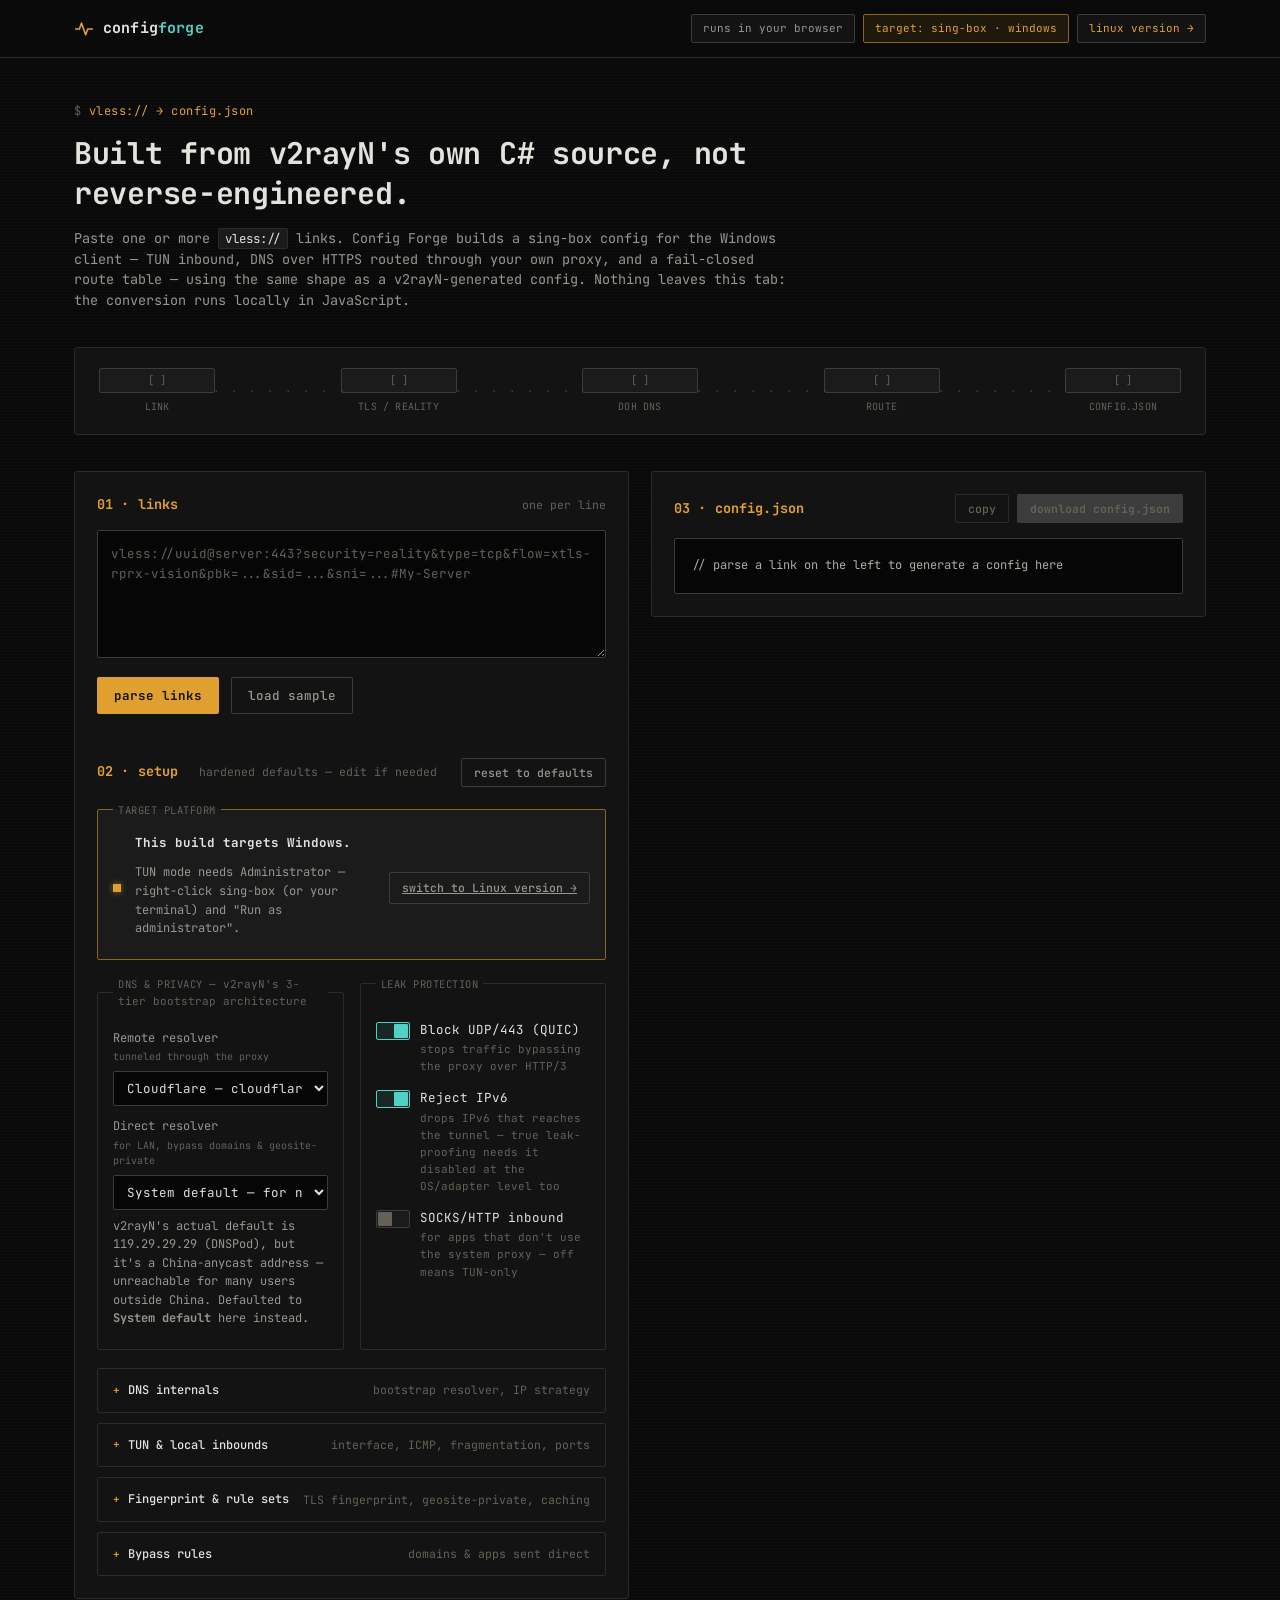
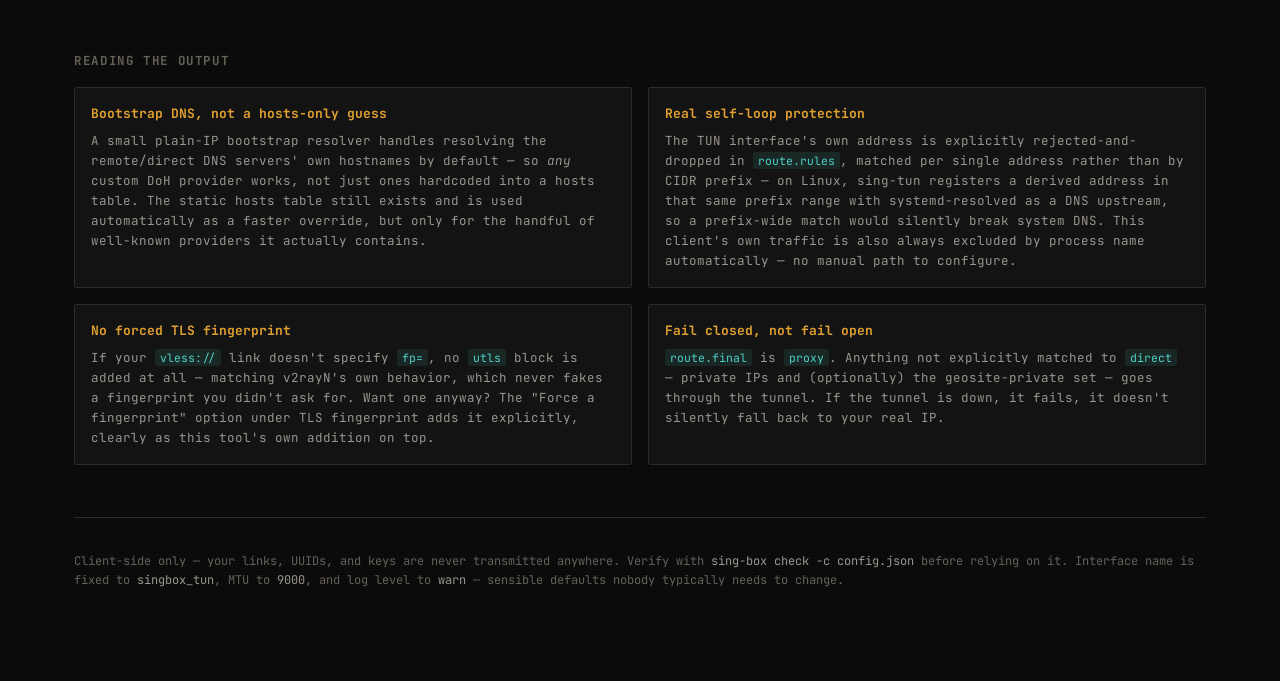
==== commit bb4ac3fa: "Add files via upload" ====
--- a/index.html
+++ b/index.html
@@ -3,12 +3,12 @@
 <head>
 <meta charset="UTF-8">
 <meta name="viewport" content="width=device-width, initial-scale=1.0">
-<title>vless → sing-box · config forge</title>
-<meta name="description" content="Convert vless:// links into hardened sing-box client configs for Windows or Linux. Runs entirely in your browser — nothing is uploaded.">
-<link rel="icon" href="data:image/svg+xml,<svg xmlns=%22http://www.w3.org/2000/svg%22 viewBox=%220 0 24 24%22><rect width=%2224%22 height=%2224%22 rx=%225%22 fill=%22%232452d9%22/><path d=%22M4 12h4l2-6 4 12 2-6h4%22 stroke=%22white%22 stroke-width=%222%22 fill=%22none%22 stroke-linecap=%22round%22 stroke-linejoin=%22round%22/></svg>">
+<title>vless → sing-box · config forge (windows)</title>
+<meta name="description" content="Convert vless:// links into sing-box client configs for Windows, generated with the same DNS/routing architecture as v2rayN's actual source code. Runs entirely in your browser — nothing is uploaded.">
+<link rel="icon" href="data:image/svg+xml,<svg xmlns=%22http://www.w3.org/2000/svg%22 viewBox=%220 0 24 24%22><rect width=%2224%22 height=%2224%22 rx=%222%22 fill=%22%230a0a0a%22/><path d=%22M4 12h4l2-6 4 12 2-6h4%22 stroke=%22%23e0a030%22 stroke-width=%222%22 fill=%22none%22 stroke-linecap=%22round%22 stroke-linejoin=%22round%22/></svg>">
 <link rel="preconnect" href="https://fonts.googleapis.com">
 <link rel="preconnect" href="https://fonts.gstatic.com" crossorigin>
-<link href="https://fonts.googleapis.com/css2?family=Space+Grotesk:wght@500;600;700&family=Inter:wght@400;500;600;700&family=IBM+Plex+Mono:wght@400;500;600&display=swap" rel="stylesheet">
+<link href="https://fonts.googleapis.com/css2?family=JetBrains+Mono:wght@400;500;600;700;800&display=swap" rel="stylesheet">
 <link rel="stylesheet" href="style.css">
 </head>
 <body>
@@ -25,7 +25,6 @@
       <span class="pill">runs in your browser</span>
       <span class="pill pill-target" id="platformPill">target: sing-box · windows</span>
       <a href="linux.html" class="pill pill-link">linux version →</a>
-      <a href="v2rayn.html" class="pill pill-link">v2rayN-faithful version →</a>
     </div>
   </div>
 </header>
@@ -34,8 +33,8 @@
 
   <section class="intro">
     <p class="eyebrow">vless:// → config.json</p>
-    <h1>Turn a share link into a hardened client config.</h1>
-    <p class="lede" id="ledeText">Paste one or more <code>vless://</code> links. Config Forge builds a sing-box config for the Windows client — TUN inbound, DNS over HTTPS routed through your own proxy, and a fail-closed route table — using the same shape as a v2rayN-generated config. Nothing leaves this tab: the conversion runs locally in JavaScript.</p>
+    <h1>Built from v2rayN's own C# source, not reverse-engineered.</h1>
+    <p class="lede" id="ledeText">Paste one or more <code>vless://</code> links. This tool's DNS and routing generation is ported directly from v2rayN's actual <code>SingboxDnsService.cs</code> / <code>SingboxRoutingService.cs</code> source (bootstrap DNS resolver, TUN self-loop protection, automatic self-process exclusion, ICMP routing policy) rather than reverse-engineered from example exports. Nothing leaves this tab: the conversion runs locally in JavaScript.</p>
   </section>
 
   <!-- SIGNAL PATH — signature element -->
@@ -92,6 +91,7 @@
       <div class="panel-head panel-head-spaced">
         <h2>02 · setup</h2>
         <div class="panel-head-actions">
+          <span class="panel-sub">hardened defaults — edit if needed</span>
           <span id="settingsStatus" class="parse-status"></span>
           <button id="resetOptionsBtn" class="btn btn-ghost btn-sm" type="button">reset to defaults</button>
         </div>
@@ -113,42 +113,35 @@
         </fieldset>
 
         <fieldset class="opt-group">
-          <legend>DNS &amp; privacy</legend>
+          <legend>DNS &amp; privacy <span class="legend-note">— v2rayN's 3-tier bootstrap architecture</span></legend>
 
           <label class="field">
-            <span class="field-label">Remote resolver <small>DNS‑over‑HTTPS, tunneled through proxy</small></span>
+            <span class="field-label">Remote resolver <small>tunneled through the proxy</small></span>
             <select id="optRemoteDns">
-              <option value="cloudflare" selected>Cloudflare — cloudflare-dns.com</option>
-              <option value="google">Google — dns.google</option>
-              <option value="quad9">Quad9 — dns.quad9.net</option>
-              <option value="alidns">AliDNS — dns.alidns.com</option>
-              <option value="custom">Custom domain…</option>
+              <option value="https://cloudflare-dns.com/dns-query" selected>Cloudflare — cloudflare-dns.com</option>
+              <option value="https://dns.google/dns-query">Google — dns.google</option>
+              <option value="https://dns.cloudflare.com/dns-query">Cloudflare (alt) — dns.cloudflare.com</option>
+              <option value="1.1.1.1">1.1.1.1 (plain, not DoH)</option>
+              <option value="custom">Custom address…</option>
             </select>
           </label>
-          <input type="text" id="optRemoteDnsCustom" class="field-sub" placeholder="doh.example.com" hidden>
+          <input type="text" id="optRemoteDnsCustom" class="field-sub" placeholder="https://doh.example.com/dns-query" hidden>
 
           <label class="field">
-            <span class="field-label">Local / direct resolver <small>for LAN &amp; direct domains</small></span>
-            <select id="optLocalDns">
-              <option value="system" selected>System default</option>
-              <option value="doh">Direct DoH — not tunneled</option>
-              <option value="119.29.29.29">119.29.29.29 — DNSPod</option>
+            <span class="field-label">Direct resolver <small>for LAN, bypass domains &amp; geosite-private</small></span>
+            <select id="optDirectDns">
+              <option value="119.29.29.29">119.29.29.29 — DNSPod (v2rayN default)</option>
               <option value="223.5.5.5">223.5.5.5 — AliDNS</option>
-              <option value="custom">Custom IP…</option>
+              <option value="https://doh.pub/dns-query">doh.pub (v2rayN default DoH option)</option>
+              <option value="system" selected>System default — for networks where DNSPod is unreachable</option>
+              <option value="custom">Custom address…</option>
             </select>
           </label>
-          <input type="text" id="optLocalDnsCustom" class="field-sub" placeholder="10.0.0.1" hidden>
-          <label class="field" id="localDohProviderRow" hidden>
-            <span class="field-label">Direct DoH provider <small>independent of the remote resolver above</small></span>
-            <select id="optLocalDohProvider" class="field-sub">
-              <option value="cloudflare" selected>Cloudflare — cloudflare-dns.com</option>
-              <option value="google">Google — dns.google</option>
-              <option value="quad9">Quad9 — dns.quad9.net</option>
-              <option value="alidns">AliDNS — dns.alidns.com</option>
-              <option value="custom">Custom domain…</option>
-            </select>
-          </label>
-          <input type="text" id="optLocalDohProviderCustom" class="field-sub" placeholder="doh.example.com" hidden>
+          <input type="text" id="optDirectDnsCustom" class="field-sub" placeholder="1.1.1.1 or https://doh.example.com/dns-query" hidden>
+          <span class="field-label field-label-hint">
+            v2rayN's actual default is 119.29.29.29 (DNSPod), but it's a China-anycast address — unreachable for
+            many users outside China. Defaulted to <strong>System default</strong> here instead.
+          </span>
         </fieldset>
 
         <fieldset class="opt-group">
@@ -177,8 +170,42 @@
 
       <details class="advanced">
         <summary>
+          <span class="adv-title"><span class="adv-chevron"></span> DNS internals</span>
+          <span class="panel-sub">bootstrap resolver, IP strategy</span>
+        </summary>
+        <div class="advanced-body">
+          <div class="options-grid">
+            <fieldset class="opt-group opt-group-wide" style="border:none; padding:0;">
+              <label class="field">
+                <span class="field-label">Bootstrap resolver <small>resolves the remote/direct servers' own hostnames — plain IP, no chicken-and-egg problem</small></span>
+                <select id="optBootstrapDns">
+                  <option value="119.29.29.29">119.29.29.29 — DNSPod (v2rayN default)</option>
+                  <option value="223.5.5.5">223.5.5.5 — AliDNS</option>
+                  <option value="system" selected>System default</option>
+                  <option value="custom">Custom IP…</option>
+                </select>
+              </label>
+              <input type="text" id="optBootstrapDnsCustom" class="field-sub" placeholder="1.1.1.1" hidden>
+
+              <label class="field">
+                <span class="field-label">IP strategy <small>sing-box <code>domain_resolver.strategy</code> — applied wherever remote/direct DNS resolution happens</small></span>
+                <select id="optDnsStrategy">
+                  <option value="" selected>Default (no preference)</option>
+                  <option value="prefer_ipv4">Prefer IPv4</option>
+                  <option value="prefer_ipv6">Prefer IPv6</option>
+                  <option value="ipv4_only">IPv4 only</option>
+                  <option value="ipv6_only">IPv6 only</option>
+                </select>
+              </label>
+            </fieldset>
+          </div>
+        </div>
+      </details>
+
+      <details class="advanced">
+        <summary>
           <span class="adv-title"><span class="adv-chevron"></span> TUN &amp; local inbounds</span>
-          <span class="panel-sub">interface, ports, self-exclusion</span>
+          <span class="panel-sub">interface, ICMP, fragmentation, ports</span>
         </summary>
         <div class="advanced-body">
           <div class="options-grid">
@@ -202,10 +229,24 @@
                 <span class="toggle-text">Strict route<small>forces all system traffic into the TUN, even off-subnet</small></span>
               </label>
               <label class="field">
-                <span class="field-label">Exclude this client's own traffic by binary path <small>optional, extra safety alongside <code>auto_detect_interface</code> — one full path per line</small></span>
-                <textarea id="optSelfProcessPaths" class="bypass-input" rows="2" spellcheck="false"
-                  placeholder="C:\sing-box\sing-box.exe"></textarea>
-              </label>
+                <span class="field-label">ICMP routing <small>ping/traceroute policy — matches v2rayN's own TUN ICMP options</small></span>
+                <select id="optIcmpRouting">
+                  <option value="rule" selected>Follow ordinary routing rules</option>
+                  <option value="direct">Always direct</option>
+                  <option value="unreachable">Reject — unreachable reply</option>
+                  <option value="drop">Reject — silent drop</option>
+                  <option value="reply">Reject — fake reply</option>
+                </select>
+              </label>
+              <label class="toggle">
+                <input type="checkbox" id="optTlsFragment">
+                <span class="toggle-track"><span class="toggle-thumb"></span></span>
+                <span class="toggle-text">TLS record fragmentation<small>splits sniffed TLS ClientHellos to evade SNI-based blocking — from v2rayN's <code>EnableFragment</code> option</small></span>
+              </label>
+              <span class="field-label field-label-hint">
+                This client's own traffic is always excluded from the tunnel automatically, by process name —
+                matching v2rayN's own behavior. No manual path needed.
+              </span>
             </fieldset>
 
             <fieldset class="opt-group">
@@ -234,33 +275,49 @@
 
       <details class="advanced">
         <summary>
-          <span class="adv-title"><span class="adv-chevron"></span> Rule sets &amp; caching</span>
-          <span class="panel-sub">geosite-private, DNS cache</span>
+          <span class="adv-title"><span class="adv-chevron"></span> Fingerprint &amp; rule sets</span>
+          <span class="panel-sub">TLS fingerprint, geosite-private, caching</span>
         </summary>
         <div class="advanced-body">
-          <fieldset class="opt-group opt-group-wide" style="border:none; padding:0;">
-            <label class="toggle">
-              <input type="checkbox" id="optUseGeositePrivate">
-              <span class="toggle-track"><span class="toggle-thumb"></span></span>
-              <span class="toggle-text">geosite-private rule-set<small>matches local-network hostnames (router/NAS/printer admin panels, etc.) direct — not required: <code>ip_is_private</code> already routes private IPs direct on its own</small></span>
-            </label>
-
-            <label class="field" id="ruleSetModeRow">
-              <span class="field-label">geosite-private rule-set source</span>
-              <select id="optRuleSetMode">
-                <option value="remote">Auto-download (SagerNet, recommended)</option>
-                <option value="local" selected>Local file on disk</option>
-              </select>
-            </label>
-            <input type="text" id="optRuleSetPath" class="field-sub"
-                   value="C:\\sing-box\\geosite-private.srs">
-
-            <label class="toggle">
-              <input type="checkbox" id="optCacheFile">
-              <span class="toggle-track"><span class="toggle-thumb"></span></span>
-              <span class="toggle-text">DNS cache file<small>persists fakeip/cache across restarts, kept next to config.json</small></span>
-            </label>
-          </fieldset>
+          <div class="options-grid">
+            <fieldset class="opt-group">
+              <legend>TLS fingerprint</legend>
+              <label class="field">
+                <span class="field-label">Force a fingerprint even if the link doesn't specify one <small>off by default — v2rayN itself never forces one; this is this tool's own addition</small></span>
+                <select id="optForceFingerprint">
+                  <option value="" selected>Off — use exactly what the link specifies</option>
+                  <option value="chrome">Force Chrome</option>
+                  <option value="firefox">Force Firefox</option>
+                  <option value="safari">Force Safari</option>
+                  <option value="ios">Force iOS</option>
+                  <option value="randomized">Force randomized</option>
+                </select>
+              </label>
+            </fieldset>
+
+            <fieldset class="opt-group">
+              <legend>Rule sets &amp; caching</legend>
+              <label class="toggle">
+                <input type="checkbox" id="optUseGeositePrivate">
+                <span class="toggle-track"><span class="toggle-thumb"></span></span>
+                <span class="toggle-text">geosite-private rule-set<small>matches local-network hostnames direct — not required: <code>ip_is_private</code> already covers private IPs on its own</small></span>
+              </label>
+              <label class="field" id="ruleSetModeRow">
+                <span class="field-label">geosite-private rule-set source</span>
+                <select id="optRuleSetMode">
+                  <option value="remote">Auto-download (SagerNet, recommended)</option>
+                  <option value="local" selected>Local file on disk</option>
+                </select>
+              </label>
+              <input type="text" id="optRuleSetPath" class="field-sub"
+                     value="C:\\sing-box\\geosite-private.srs">
+              <label class="toggle">
+                <input type="checkbox" id="optCacheFile">
+                <span class="toggle-track"><span class="toggle-thumb"></span></span>
+                <span class="toggle-text">DNS cache file<small>persists fakeip/cache across restarts, kept next to config.json</small></span>
+              </label>
+            </fieldset>
+          </div>
         </div>
       </details>
 
@@ -315,20 +372,20 @@
     <h2>reading the output</h2>
     <div class="notes-grid">
       <div class="note">
-        <h3>DNS never leaks in the clear</h3>
-        <p>Remote lookups go out as DoH, and that DoH request is itself sent through the <code>proxy</code> outbound — your resolver sees the proxy server, never your ISP. Direct/LAN domains use the local resolver over plain UDP so split-horizon and captive portals still work.</p>
+        <h3>Bootstrap DNS, not a hosts-only guess</h3>
+        <p>A small plain-IP bootstrap resolver handles resolving the remote/direct DNS servers' own hostnames by default — so <em>any</em> custom DoH provider works, not just ones hardcoded into a hosts table. The static hosts table still exists and is used automatically as a faster override, but only for the handful of well-known providers it actually contains.</p>
+      </div>
+      <div class="note">
+        <h3>Real self-loop protection</h3>
+        <p>The TUN interface's own address is explicitly rejected-and-dropped in <code>route.rules</code>, matched per single address rather than by CIDR prefix — on Linux, sing-tun registers a derived address in that same prefix range with systemd-resolved as a DNS upstream, so a prefix-wide match would silently break system DNS. This client's own traffic is also always excluded by process name automatically — no manual path to configure.</p>
+      </div>
+      <div class="note">
+        <h3>No forced TLS fingerprint</h3>
+        <p>If your <code>vless://</code> link doesn't specify <code>fp=</code>, no <code>utls</code> block is added at all — matching v2rayN's own behavior, which never fakes a fingerprint you didn't ask for. Want one anyway? The "Force a fingerprint" option under TLS fingerprint adds it explicitly, clearly as this tool's own addition on top.</p>
       </div>
       <div class="note">
         <h3>Fail closed, not fail open</h3>
-        <p><code>route.final</code> is <code>proxy</code>. Anything not explicitly matched to <code>direct</code> — private IPs and the geosite-private set — goes through the tunnel. If the tunnel is down, it fails, it doesn't silently fall back to your real IP.</p>
-      </div>
-      <div class="note">
-        <h3>Two common leak paths, closed by default</h3>
-        <p>QUIC (UDP/443) can carry HTTP/3 straight past a TCP-only proxy path; it's rejected. IPv6 isn't captured by the IPv4-only TUN address here, so it's rejected too rather than left to route unprotected — both are toggles above if you'd rather handle them differently.</p>
-      </div>
-      <div class="note">
-        <h3>Platform paths</h3>
-        <p>This page targets Windows — drive-letter paths and <code>.exe</code> process names throughout. The config.json <em>schema</em> is identical on Linux; only these path/name strings differ. Need Linux instead? See the <a href="linux.html">Linux version</a>.</p>
+        <p><code>route.final</code> is <code>proxy</code>. Anything not explicitly matched to <code>direct</code> — private IPs and (optionally) the geosite-private set — goes through the tunnel. If the tunnel is down, it fails, it doesn't silently fall back to your real IP.</p>
       </div>
     </div>
   </section>
--- a/style.css
+++ b/style.css
@@ -1,38 +1,37 @@
 /* ============================================================
-   Config Forge — design tokens (v2: blueprint/schematic)
-   bg pale blueprint paper · cobalt ink accent · muted teal "secure"
-   display: Space Grotesk · body: Inter · code: IBM Plex Mono
+   Config Forge — design tokens (v3: terminal / phosphor)
+   near-black neutral bg · warm amber accent · teal "secure" accent
+   all-monospace: JetBrains Mono throughout
    ============================================================ */
 
 :root{
-  --bg:        #f5f7fa;
-  --grid-line: #dfe6ee;
-  --panel:     #ffffff;
-  --panel-2:   #f0f3f7;
-  --border:    #d8e0e8;
-  --border-lt: #c3cedb;
-
-  --ink:       #16202b;
-  --ink-dim:   #5b6b7c;
-  --ink-mute:  #8b98a6;
-
-  --accent:      #2452d9;
-  --accent-dim:  #b7c6f2;
-  --accent-soft: #eaf0fd;
-  --secure:      #1c8c6e;
-  --secure-dim:  #bfe3d7;
-  --secure-soft: #e9f7f2;
-  --warn:        #b7791f;
-  --warn-soft:   #fbf1de;
-  --danger:      #b23a3a;
-  --danger-soft: #fbeaea;
-
-  --font-display: 'Space Grotesk', ui-sans-serif, sans-serif;
-  --font-body: 'Inter', system-ui, -apple-system, sans-serif;
-  --font-code: 'IBM Plex Mono', ui-monospace, monospace;
-
-  --radius: 8px;
-  --radius-sm: 5px;
+  --bg:        #0a0a0a;
+  --panel:     #131313;
+  --panel-2:   #1b1b1b;
+  --border:    #2b2b2b;
+  --border-lt: #3c3c3c;
+
+  --text:      #e4e2dd;
+  --text-dim:  #9a968e;
+  --text-mute: #656158;
+
+  --accent:      #e0a030;
+  --accent-dim:  #8a6420;
+  --accent-soft: rgba(224,160,48,0.10);
+  --secure:      #4fd1c5;
+  --secure-dim:  #2a7a70;
+  --secure-soft: rgba(79,209,197,0.10);
+  --warn:        #e0824a;
+  --warn-soft:   rgba(224,130,74,0.10);
+  --danger:      #e0655c;
+  --danger-soft: rgba(224,101,92,0.10);
+
+  --font-display: 'JetBrains Mono', ui-monospace, monospace;
+  --font-body: 'JetBrains Mono', ui-monospace, monospace;
+  --font-code: 'JetBrains Mono', ui-monospace, monospace;
+
+  --radius: 3px;
+  --radius-sm: 2px;
 }
 
 *{ box-sizing: border-box; }
@@ -41,15 +40,13 @@
 body{
   margin:0;
   background: var(--bg);
-  color: var(--ink);
+  color: var(--text);
   font-family: var(--font-body);
-  line-height: 1.5;
+  font-size: 14px;
+  line-height: 1.55;
   -webkit-font-smoothing: antialiased;
   background-image:
-    linear-gradient(var(--grid-line) 1px, transparent 1px),
-    linear-gradient(90deg, var(--grid-line) 1px, transparent 1px);
-  background-size: 28px 28px;
-  background-position: -1px -1px;
+    repeating-linear-gradient(0deg, rgba(255,255,255,0.012) 0px, rgba(255,255,255,0.012) 1px, transparent 1px, transparent 3px);
 }
 
 code, pre{ font-family: var(--font-code); }
@@ -57,115 +54,114 @@
 /* ---------- top bar ---------- */
 .top{
   position: sticky; top:0; z-index: 20;
-  background: rgba(245,247,250,0.88);
-  backdrop-filter: blur(8px);
+  background: rgba(10,10,10,0.9);
+  backdrop-filter: blur(6px);
   border-bottom: 1px solid var(--border);
 }
 .top-inner{
   max-width: 1180px; margin: 0 auto;
-  padding: 16px 24px;
+  padding: 14px 24px;
   display: flex; align-items: center; justify-content: space-between;
   gap: 16px; flex-wrap: wrap;
 }
 .brand{ display:flex; align-items:center; gap:9px; }
 .brand-mark{ color: var(--accent); display:flex; }
 .brand-text{
-  font-family: var(--font-display); font-weight: 600; font-size: 17px;
-  letter-spacing: -0.01em; color: var(--ink);
+  font-family: var(--font-display); font-weight: 700; font-size: 15px;
+  letter-spacing: 0.01em; color: var(--text);
 }
 .brand-accent{ color: var(--secure); }
 .top-meta{ display:flex; gap:8px; flex-wrap: wrap; }
 .pill{
-  font-family: var(--font-code); font-size: 11px; color: var(--ink-dim);
-  border: 1px solid var(--border-lt); border-radius: 999px;
-  padding: 5px 12px; white-space: nowrap; background: var(--panel);
-}
-.pill-target{ color: var(--secure); border-color: var(--secure-dim); background: var(--secure-soft); }
+  font-family: var(--font-code); font-size: 11px; color: var(--text-dim);
+  border: 1px solid var(--border-lt); border-radius: var(--radius-sm);
+  padding: 5px 11px; white-space: nowrap; background: var(--panel);
+}
+.pill-target{ color: var(--accent); border-color: var(--accent-dim); background: var(--accent-soft); }
 
 /* ---------- shell / layout ---------- */
 .shell{
-  max-width: 1180px; margin: 0 auto; padding: 48px 24px 80px;
+  max-width: 1180px; margin: 0 auto; padding: 44px 24px 80px;
   position: relative; z-index: 1;
 }
 
-.intro{ max-width: 720px; margin-bottom: 40px; }
+.intro{ max-width: 720px; margin-bottom: 36px; }
 .eyebrow{
-  font-family: var(--font-code); font-size: 12px; letter-spacing: 0.1em;
-  text-transform: uppercase; color: var(--accent); margin: 0 0 14px;
-  display: flex; align-items: center; gap: 8px;
-}
-.eyebrow::before{
-  content: ""; width: 20px; height: 1px; background: var(--accent);
-}
+  font-family: var(--font-code); font-size: 12px; letter-spacing: 0.04em;
+  color: var(--accent); margin: 0 0 12px;
+}
+.eyebrow::before{ content: "$ "; color: var(--text-mute); }
 .intro h1{
-  font-family: var(--font-display); font-size: clamp(28px, 4vw, 40px);
-  line-height: 1.18; margin: 0 0 16px; font-weight: 600; letter-spacing: -0.015em;
-  color: var(--ink);
-}
-.lede{ color: var(--ink-dim); font-size: 15.5px; margin: 0; }
-.lede code{ color: var(--ink); background: var(--panel-2); padding: 1px 6px; border-radius: 4px; font-size: 0.9em; border: 1px solid var(--border); }
-
-/* ---------- signal path (signature element) — schematic trace ---------- */
+  font-family: var(--font-display); font-size: clamp(22px, 3.2vw, 30px);
+  line-height: 1.35; margin: 0 0 14px; font-weight: 700; letter-spacing: -0.01em;
+  color: var(--text);
+}
+.lede{ color: var(--text-dim); font-size: 13.5px; margin: 0; }
+.lede code{ color: var(--text); background: var(--panel-2); padding: 1px 6px; border-radius: var(--radius-sm); font-size: 0.92em; border: 1px solid var(--border); }
+
+/* ---------- signal path (signature element) — terminal trace ---------- */
 .signal-path{
   background: var(--panel);
   border: 1px solid var(--border);
   border-radius: var(--radius);
-  padding: 26px 28px 20px;
-  margin-bottom: 40px;
+  padding: 20px 24px;
+  margin-bottom: 36px;
   overflow-x: auto;
+  font-family: var(--font-code);
 }
 .path-track{
-  display: flex; align-items: flex-start; gap: 0;
+  display: flex; align-items: center; gap: 0;
   min-width: 640px;
 }
 .path-node{
-  display: flex; flex-direction: column; align-items: center; gap: 9px;
-  flex-shrink: 0; width: 112px;
+  display: flex; flex-direction: column; align-items: center; gap: 6px;
+  flex-shrink: 0; width: 116px;
 }
 .node-box{
-  width: 22px; height: 22px; border-radius: 3px;
-  background: var(--panel-2); border: 1.5px solid var(--border-lt);
-  transition: all 0.3s ease;
-  position: relative;
-}
-.node-box::before{
-  content: ""; position: absolute; inset: 5px;
-  border-radius: 1px; background: var(--border-lt); transition: background 0.3s ease;
-}
+  font-size: 10.5px; color: var(--text-mute);
+  border: 1px solid var(--border-lt); border-radius: var(--radius-sm);
+  padding: 3px 0; width: 100%; text-align: center;
+  transition: all 0.3s ease; background: var(--panel-2);
+}
+.node-box::before{ content: "[ ]"; }
 .path-node[data-state="active"] .node-box{
-  border-color: var(--accent); background: var(--accent-soft);
-}
-.path-node[data-state="active"] .node-box::before{ background: var(--accent); }
+  border-color: var(--accent); color: var(--accent); background: var(--accent-soft);
+  text-shadow: 0 0 8px rgba(224,160,48,0.5);
+}
+.path-node[data-state="active"] .node-box::before{ content: "[×]"; }
 .path-node[data-state="warn"] .node-box{
-  border-color: var(--warn); background: var(--warn-soft);
-}
-.path-node[data-state="warn"] .node-box::before{ background: var(--warn); }
+  border-color: var(--warn); color: var(--warn); background: var(--warn-soft);
+}
+.path-node[data-state="warn"] .node-box::before{ content: "[!]"; }
 .node-label{
-  font-family: var(--font-code); font-size: 10.5px; color: var(--ink-mute);
+  font-family: var(--font-code); font-size: 10px; color: var(--text-mute);
   letter-spacing: 0.02em; text-align: center; transition: color 0.3s ease;
   text-transform: uppercase;
 }
-.path-node[data-state="active"] .node-label{ color: var(--ink); }
+.path-node[data-state="active"] .node-label{ color: var(--text); }
 
 .path-wire{
-  flex: 1; height: 22px; position: relative; margin: 0; top: 0;
-  min-width: 36px;
+  flex: 1; height: 16px; position: relative; margin: 0 -2px;
+  min-width: 32px; overflow: hidden;
+  font-size: 11px; color: var(--border-lt); white-space: nowrap;
+  display: flex; align-items: center;
 }
 .path-wire::before{
-  content: ""; position: absolute; top: 10px; left: 0; right: 0; height: 2px;
-  background: var(--border-lt);
-}
-.path-wire[data-active="1"]::before{ background: var(--accent); }
+  content: "· · · · · · · · · · · · · · · · · · · · · · · ·";
+  letter-spacing: 2px;
+}
+.path-wire[data-active="1"]::before{ color: var(--accent); }
 .wire-pulse{
-  position: absolute; top: 6px; left: -4px;
-  width: 8px; height: 8px; border-radius: 1px; transform: rotate(45deg);
-  background: var(--accent); opacity: 0;
-}
+  position: absolute; top: 0; left: -6px; bottom: 0;
+  width: 8px; display: flex; align-items: center; justify-content: center;
+  color: var(--accent); opacity: 0; font-weight: 700;
+}
+.wire-pulse::before{ content: "▸"; }
 .path-wire[data-active="1"] .wire-pulse{
-  animation: pulse 2s linear infinite;
+  animation: pulse 2.2s linear infinite;
 }
 @keyframes pulse{
-  0%{ left: -4px; opacity: 0; }
+  0%{ left: -6px; opacity: 0; }
   10%{ opacity: 1; }
   90%{ opacity: 1; }
   100%{ left: 100%; opacity: 0; }
@@ -176,7 +172,7 @@
 
 /* ---------- workspace ---------- */
 .workspace{
-  display: grid; grid-template-columns: 1fr 1fr; gap: 24px;
+  display: grid; grid-template-columns: 1fr 1fr; gap: 22px;
   align-items: start;
 }
 @media (max-width: 980px){
@@ -187,63 +183,63 @@
   background: var(--panel);
   border: 1px solid var(--border);
   border-radius: var(--radius);
-  padding: 24px;
+  padding: 22px;
 }
 .panel-head{
   display: flex; align-items: baseline; justify-content: space-between;
-  gap: 12px; margin-bottom: 16px;
-}
-.panel-head-spaced{ margin-top: 32px; }
+  gap: 12px; margin-bottom: 15px;
+}
+.panel-head-spaced{ margin-top: 30px; }
 .panel-head h2{
-  font-family: var(--font-display); font-size: 16px; margin: 0;
-  color: var(--ink); font-weight: 600;
-}
-.panel-sub{ font-size: 12px; color: var(--ink-mute); font-family: var(--font-code); }
+  font-family: var(--font-display); font-size: 13.5px; margin: 0;
+  color: var(--accent); font-weight: 700; letter-spacing: 0.01em;
+}
+.panel-sub{ font-size: 11.5px; color: var(--text-mute); font-family: var(--font-code); }
 .panel-head-actions{ display: flex; align-items: center; gap: 12px; flex-wrap: wrap; }
 
 /* ---------- input ---------- */
 .link-input{
   width: 100%; resize: vertical;
-  background: var(--panel-2); color: var(--ink);
-  border: 1px solid var(--border-lt); border-radius: var(--radius-sm);
-  padding: 14px; font-family: var(--font-code); font-size: 13px;
+  background: #060606; color: var(--text);
+  border: 1px solid var(--border-lt); border-radius: var(--radius-sm);
+  padding: 13px; font-family: var(--font-code); font-size: 12.5px;
   line-height: 1.6;
 }
-.link-input:focus{ outline: none; border-color: var(--accent); background: var(--panel); }
-.link-input::placeholder{ color: var(--ink-mute); }
+.link-input:focus{ outline: none; border-color: var(--accent); }
+.link-input::placeholder{ color: var(--text-mute); }
 
 .input-row{ display:flex; align-items:center; gap: 12px; margin-top: 12px; flex-wrap: wrap; }
 
 .btn{
-  font-family: var(--font-code); font-size: 13px; font-weight: 500;
-  padding: 10px 18px; border-radius: var(--radius-sm);
+  font-family: var(--font-code); font-size: 12.5px; font-weight: 500;
+  padding: 9px 16px; border-radius: var(--radius-sm);
   border: 1px solid transparent; cursor: pointer;
   transition: all 0.15s ease;
 }
-.btn-primary{ background: var(--accent); color: #fff; font-weight: 600; }
-.btn-primary:hover{ background: #1d42b8; }
-.btn-primary:disabled{ background: var(--border-lt); color: #fff; cursor: not-allowed; }
-.btn-ghost{ background: var(--panel); color: var(--ink-dim); border-color: var(--border-lt); }
-.btn-ghost:hover{ color: var(--ink); border-color: var(--accent); }
-.btn-ghost:disabled{ color: var(--ink-mute); cursor: not-allowed; border-color: var(--border); }
-.btn-sm{ padding: 7px 14px; font-size: 12px; }
-
-.parse-status{ font-size: 12.5px; color: var(--ink-mute); font-family: var(--font-code); }
+.btn-primary{ background: var(--accent); color: #14100a; font-weight: 700; }
+.btn-primary:hover{ background: #f0b040; }
+.btn-primary:disabled{ background: var(--border-lt); color: var(--text-mute); cursor: not-allowed; }
+.btn-ghost{ background: transparent; color: var(--text-dim); border-color: var(--border-lt); }
+.btn-ghost:hover{ color: var(--text); border-color: var(--accent); }
+.btn-ghost:disabled{ color: var(--text-mute); cursor: not-allowed; border-color: var(--border); }
+.btn-sm{ padding: 6px 12px; font-size: 11.5px; }
+
+.parse-status{ font-size: 12px; color: var(--text-mute); font-family: var(--font-code); }
 .parse-status.ok{ color: var(--secure); }
 .parse-status.err{ color: var(--danger); }
 
 .link-results{ margin-top: 14px; display: flex; flex-direction: column; gap: 8px; }
 .link-card{
   border: 1px solid var(--border); border-radius: var(--radius-sm);
-  padding: 10px 14px; background: var(--panel-2);
+  padding: 10px 13px; background: var(--panel-2);
   display: flex; align-items: center; justify-content: space-between; gap: 10px;
 }
-.link-card.err{ border-color: #e6b8b8; background: var(--danger-soft); }
+.link-card.err{ border-color: rgba(224,101,92,0.4); background: var(--danger-soft); }
 .link-card-main{ min-width: 0; }
-.link-card-name{ font-size: 13px; font-weight: 600; color: var(--ink); }
-.link-card-detail{ font-size: 11.5px; color: var(--ink-mute); font-family: var(--font-code); overflow: hidden; text-overflow: ellipsis; white-space: nowrap; }
+.link-card-name{ font-size: 12.5px; font-weight: 700; color: var(--text); }
+.link-card-detail{ font-size: 11px; color: var(--text-mute); font-family: var(--font-code); overflow: hidden; text-overflow: ellipsis; white-space: nowrap; }
 .link-card-badge{
-  font-family: var(--font-code); font-size: 10.5px; padding: 3px 9px; border-radius: 999px;
+  font-family: var(--font-code); font-size: 10px; padding: 3px 8px; border-radius: var(--radius-sm);
   flex-shrink: 0;
 }
 .badge-ok{ background: var(--secure-soft); color: var(--secure); }
@@ -251,150 +247,150 @@
 
 /* ---------- quick setup grid ---------- */
 .options-grid{
-  display: grid; grid-template-columns: 1fr 1fr; gap: 18px;
+  display: grid; grid-template-columns: 1fr 1fr; gap: 16px;
 }
 @media (max-width: 620px){ .options-grid{ grid-template-columns: 1fr; } }
 
 .opt-group{
   border: 1px solid var(--border); border-radius: var(--radius-sm);
-  padding: 16px; margin: 0; min-width: 0; background: var(--panel);
+  padding: 15px; margin: 0; min-width: 0; background: var(--panel);
 }
 .opt-group legend{
-  font-family: var(--font-code); font-size: 11px; text-transform: uppercase;
-  letter-spacing: 0.07em; color: var(--ink-mute); padding: 0 6px;
+  font-family: var(--font-code); font-size: 10.5px; text-transform: uppercase;
+  letter-spacing: 0.05em; color: var(--text-mute); padding: 0 5px;
 }
 .opt-group-wide{ grid-column: 1 / -1; }
-.legend-note{ text-transform: none; letter-spacing: normal; color: var(--ink-mute); font-size: 11px; }
+.legend-note{ text-transform: none; letter-spacing: normal; color: var(--text-mute); font-size: 11px; }
 .bypass-input{
   width: 100%; resize: vertical;
-  background: var(--panel-2); color: var(--ink);
-  border: 1px solid var(--border-lt); border-radius: var(--radius-sm);
-  padding: 10px; font-family: var(--font-code); font-size: 12.5px; line-height: 1.6;
+  background: #060606; color: var(--text);
+  border: 1px solid var(--border-lt); border-radius: var(--radius-sm);
+  padding: 10px; font-family: var(--font-code); font-size: 12px; line-height: 1.6;
   margin-top: 2px;
 }
-.bypass-input:focus{ outline: none; border-color: var(--accent); background: var(--panel); }
-.field-label-hint{ margin-top: 8px; font-size: 11.5px; }
-.field-label-hint code{ color: var(--ink-dim); background: var(--panel-2); padding: 1px 5px; border-radius: 4px; border: 1px solid var(--border); }
-
-.field{ display: block; margin-top: 12px; }
+.bypass-input:focus{ outline: none; border-color: var(--accent); }
+.field-label-hint{ margin-top: 7px; font-size: 11px; }
+.field-label-hint code{ color: var(--text-dim); background: var(--panel-2); padding: 1px 5px; border-radius: var(--radius-sm); border: 1px solid var(--border); }
+
+.field{ display: block; margin-top: 11px; }
 .field:first-of-type{ margin-top: 4px; }
-.field-label{ display:block; font-size: 12.5px; color: var(--ink-dim); margin-bottom: 6px; }
-.field-label small{ display:block; color: var(--ink-mute); font-weight: 400; margin-top: 2px; }
+.field-label{ display:block; font-size: 12px; color: var(--text-dim); margin-bottom: 6px; }
+.field-label small{ display:block; color: var(--text-mute); font-weight: 400; margin-top: 2px; }
 .field input[type="text"], .field input[type="number"], .field select, .field-sub{
-  width: 100%; background: var(--panel-2); color: var(--ink);
-  border: 1px solid var(--border-lt); border-radius: var(--radius-sm);
-  padding: 8px 10px; font-size: 13px; font-family: var(--font-code);
+  width: 100%; background: #060606; color: var(--text);
+  border: 1px solid var(--border-lt); border-radius: var(--radius-sm);
+  padding: 7px 9px; font-size: 12.5px; font-family: var(--font-code);
 }
 .field-sub{ margin-top: 8px; }
 .field select{ font-family: var(--font-body); }
-.field input:focus, .field select:focus{ outline: none; border-color: var(--accent); background: var(--panel); }
+.field input:focus, .field select:focus{ outline: none; border-color: var(--accent); }
 .field-inline{ display:flex; align-items:center; gap: 10px; }
 .field-inline .field-label{ margin-bottom:0; white-space: nowrap; }
 
 .toggle{
-  display: grid; grid-template-columns: 36px 1fr; align-items: start;
-  gap: 10px; margin-top: 14px; cursor: pointer;
+  display: grid; grid-template-columns: 34px 1fr; align-items: start;
+  gap: 10px; margin-top: 13px; cursor: pointer;
 }
 .toggle input{ position:absolute; opacity:0; width:0; height:0; }
 .toggle-track{
-  width: 36px; height: 20px; border-radius: 999px; background: var(--border-lt);
-  position: relative; transition: background 0.2s ease; margin-top: 2px;
+  width: 34px; height: 18px; border-radius: var(--radius-sm); background: var(--panel-2);
+  border: 1px solid var(--border-lt);
+  position: relative; transition: all 0.2s ease; margin-top: 2px;
 }
 .toggle-thumb{
-  position: absolute; top: 2px; left: 2px; width: 16px; height: 16px;
-  border-radius: 50%; background: #fff; transition: all 0.2s ease;
-  box-shadow: 0 1px 2px rgba(22,32,43,0.25);
-}
-.toggle input:checked + .toggle-track{ background: var(--secure); }
-.toggle input:checked + .toggle-track .toggle-thumb{ transform: translateX(16px); }
-.toggle input:focus-visible + .toggle-track{ outline: 2px solid var(--accent); outline-offset: 2px; }
-.toggle-text{ font-size: 13px; color: var(--ink); }
-.toggle-text small{ display:block; color: var(--ink-mute); font-size: 11.5px; font-weight: 400; margin-top: 2px; }
+  position: absolute; top: 1px; left: 1px; width: 14px; height: 14px;
+  border-radius: 1px; background: var(--text-mute); transition: all 0.2s ease;
+}
+.toggle input:checked + .toggle-track{ border-color: var(--secure); background: var(--secure-soft); }
+.toggle input:checked + .toggle-track .toggle-thumb{ transform: translateX(16px); background: var(--secure); }
+.toggle input:focus-visible + .toggle-track{ outline: 1px solid var(--accent); outline-offset: 2px; }
+.toggle-text{ font-size: 12.5px; color: var(--text); }
+.toggle-text small{ display:block; color: var(--text-mute); font-size: 11px; font-weight: 400; margin-top: 2px; }
 
 /* ---------- advanced disclosure sections ---------- */
 .advanced{
-  margin-top: 20px; border: 1px solid var(--border); border-radius: var(--radius-sm);
+  margin-top: 18px; border: 1px solid var(--border); border-radius: var(--radius-sm);
   background: var(--panel); overflow: hidden;
 }
 .advanced + .advanced{ margin-top: 10px; }
 .advanced summary{
-  list-style: none; cursor: pointer; padding: 13px 16px;
+  list-style: none; cursor: pointer; padding: 12px 15px;
   display: flex; align-items: center; justify-content: space-between; gap: 10px;
-  font-family: var(--font-code); font-size: 12.5px; color: var(--ink-dim);
+  font-family: var(--font-code); font-size: 12px; color: var(--text-dim);
   user-select: none;
 }
 .advanced summary::-webkit-details-marker{ display: none; }
-.advanced summary .adv-title{ display: flex; align-items: center; gap: 8px; color: var(--ink); font-weight: 500; }
+.advanced summary .adv-title{ display: flex; align-items: center; gap: 8px; color: var(--text); font-weight: 500; }
 .advanced summary .adv-chevron{
-  width: 8px; height: 8px; border-right: 1.5px solid var(--ink-mute); border-bottom: 1.5px solid var(--ink-mute);
-  transform: rotate(-45deg); transition: transform 0.2s ease; flex-shrink: 0;
-}
-.advanced[open] summary .adv-chevron{ transform: rotate(45deg); }
+  color: var(--accent); font-family: var(--font-code); font-size: 11px;
+}
+.advanced summary .adv-chevron::before{ content: "+"; }
+.advanced[open] summary .adv-chevron::before{ content: "−"; }
 .advanced summary:hover{ background: var(--panel-2); }
 .advanced-body{
-  padding: 4px 16px 18px; border-top: 1px solid var(--border);
+  padding: 2px 15px 16px; border-top: 1px solid var(--border);
 }
 .advanced-body .options-grid{ margin-top: 14px; }
 
 /* ---------- output ---------- */
-.output-panel{ position: sticky; top: 90px; }
+.output-panel{ position: sticky; top: 84px; }
 .output-actions{ display:flex; gap: 8px; }
 .warnings{
-  background: var(--warn-soft); border: 1px solid #ecd6ab;
-  border-radius: var(--radius-sm); padding: 12px 14px; margin-bottom: 14px;
-  font-size: 12.5px; color: var(--warn); font-family: var(--font-code);
-}
-.warnings strong{ color: #8a5c14; }
+  background: var(--warn-soft); border: 1px solid rgba(224,130,74,0.35);
+  border-radius: var(--radius-sm); padding: 11px 13px; margin-bottom: 14px;
+  font-size: 12px; color: var(--warn); font-family: var(--font-code);
+}
+.warnings strong{ color: #f0a878; }
 .warnings ul{ margin: 6px 0 0; padding-left: 18px; }
 .warnings li{ margin-top: 4px; }
 
 .output-code{
-  background: #0f1520; border: 1px solid var(--border-lt); border-radius: var(--radius-sm);
-  padding: 18px; margin: 0; max-height: 640px; overflow: auto;
-  font-size: 12.5px; line-height: 1.65; color: #b8c4d4;
+  background: #060606; border: 1px solid var(--border-lt); border-radius: var(--radius-sm);
+  padding: 17px; margin: 0; max-height: 640px; overflow: auto;
+  font-size: 12px; line-height: 1.65; color: #b0aca4;
 }
 .output-code code{ color: inherit; }
-.tok-key{ color: #8fb2ff; }
-.tok-str{ color: #6fd6b4; }
-.tok-num{ color: #e8b768; }
-.tok-bool{ color: #d69ee6; }
-.tok-punc{ color: #6b7c8f; }
+.tok-key{ color: #e0b060; }
+.tok-str{ color: #4fd1c5; }
+.tok-num{ color: #e0824a; }
+.tok-bool{ color: #c48fe0; }
+.tok-punc{ color: #5a5650; }
 
 /* ---------- notes ---------- */
-.notes{ margin-top: 56px; }
+.notes{ margin-top: 52px; }
 .notes h2{
-  font-family: var(--font-display); font-size: 14px; text-transform: uppercase;
-  letter-spacing: 0.07em; color: var(--ink-mute); margin: 0 0 18px; font-weight: 600;
+  font-family: var(--font-display); font-size: 12.5px; text-transform: uppercase;
+  letter-spacing: 0.05em; color: var(--text-mute); margin: 0 0 16px; font-weight: 700;
 }
 .notes-grid{
-  display: grid; grid-template-columns: repeat(2, 1fr); gap: 18px;
+  display: grid; grid-template-columns: repeat(2, 1fr); gap: 16px;
 }
 @media (max-width: 780px){ .notes-grid{ grid-template-columns: 1fr; } }
 .note{
   border: 1px solid var(--border); border-radius: var(--radius-sm);
-  padding: 18px; background: var(--panel);
-}
-.note h3{ font-size: 14px; margin: 0 0 8px; color: var(--ink); font-family: var(--font-display); font-weight: 600; }
-.note p{ font-size: 13px; color: var(--ink-dim); margin: 0; line-height: 1.6; }
-.note code{ color: var(--secure); background: var(--secure-soft); padding: 1px 5px; border-radius: 4px; font-size: 0.92em; }
+  padding: 16px; background: var(--panel);
+}
+.note h3{ font-size: 13px; margin: 0 0 7px; color: var(--accent); font-family: var(--font-display); font-weight: 700; }
+.note p{ font-size: 12.5px; color: var(--text-dim); margin: 0; line-height: 1.6; }
+.note code{ color: var(--secure); background: var(--secure-soft); padding: 1px 5px; border-radius: var(--radius-sm); font-size: 0.92em; }
 .note a{ color: var(--accent); }
 
 /* ---------- footer ---------- */
 .site-footer{
-  margin-top: 56px; padding-top: 24px; border-top: 1px solid var(--border);
-  font-size: 12.5px; color: var(--ink-mute);
-}
-.site-footer code{ color: var(--ink-dim); }
+  margin-top: 52px; padding-top: 22px; border-top: 1px solid var(--border);
+  font-size: 12px; color: var(--text-mute);
+}
+.site-footer code{ color: var(--text-dim); }
 
 /* ---------- platform banner ---------- */
-.platform-banner{ background: var(--accent-soft); border-color: var(--accent-dim); }
+.platform-banner{ background: var(--panel-2); border-color: var(--accent-dim); }
 .platform-badge{ display: flex; align-items: center; gap: 14px; flex-wrap: wrap; }
 .platform-badge-dot{
-  width: 9px; height: 9px; border-radius: 2px; flex-shrink: 0;
-  background: var(--accent); transform: rotate(45deg);
+  width: 8px; height: 8px; flex-shrink: 0;
+  background: var(--accent); box-shadow: 0 0 6px rgba(224,160,48,0.6);
 }
 .platform-badge-text{ flex: 1; min-width: 200px; display: flex; flex-direction: column; gap: 4px; }
-.platform-badge-text strong{ font-size: 13.5px; color: var(--ink); }
+.platform-badge-text strong{ font-size: 12.5px; color: var(--text); }
 .platform-badge .btn{ flex-shrink: 0; white-space: nowrap; }
 .pill-link{ color: var(--accent); text-decoration: none; transition: border-color 0.15s ease, color 0.15s ease; }
-.pill-link:hover{ color: #1d42b8; border-color: var(--accent); }
+.pill-link:hover{ color: #f0b040; border-color: var(--accent); }
